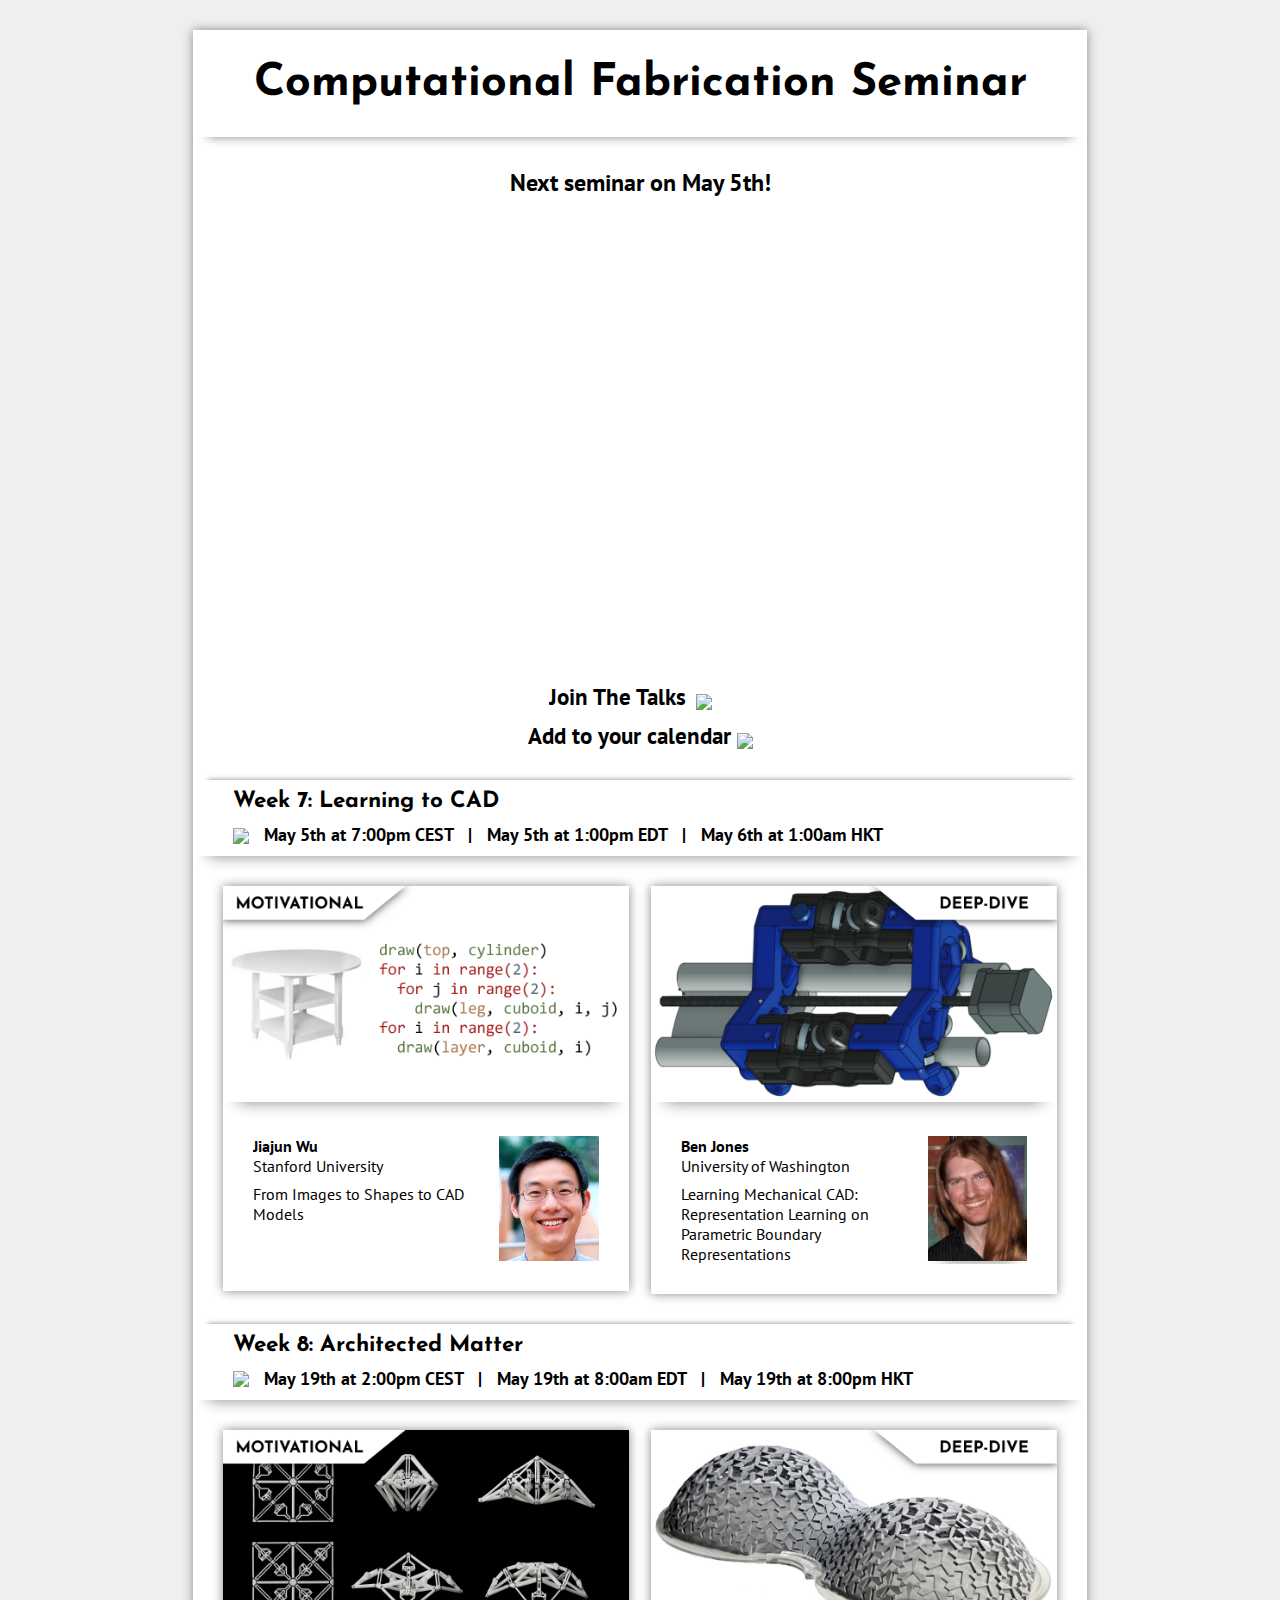
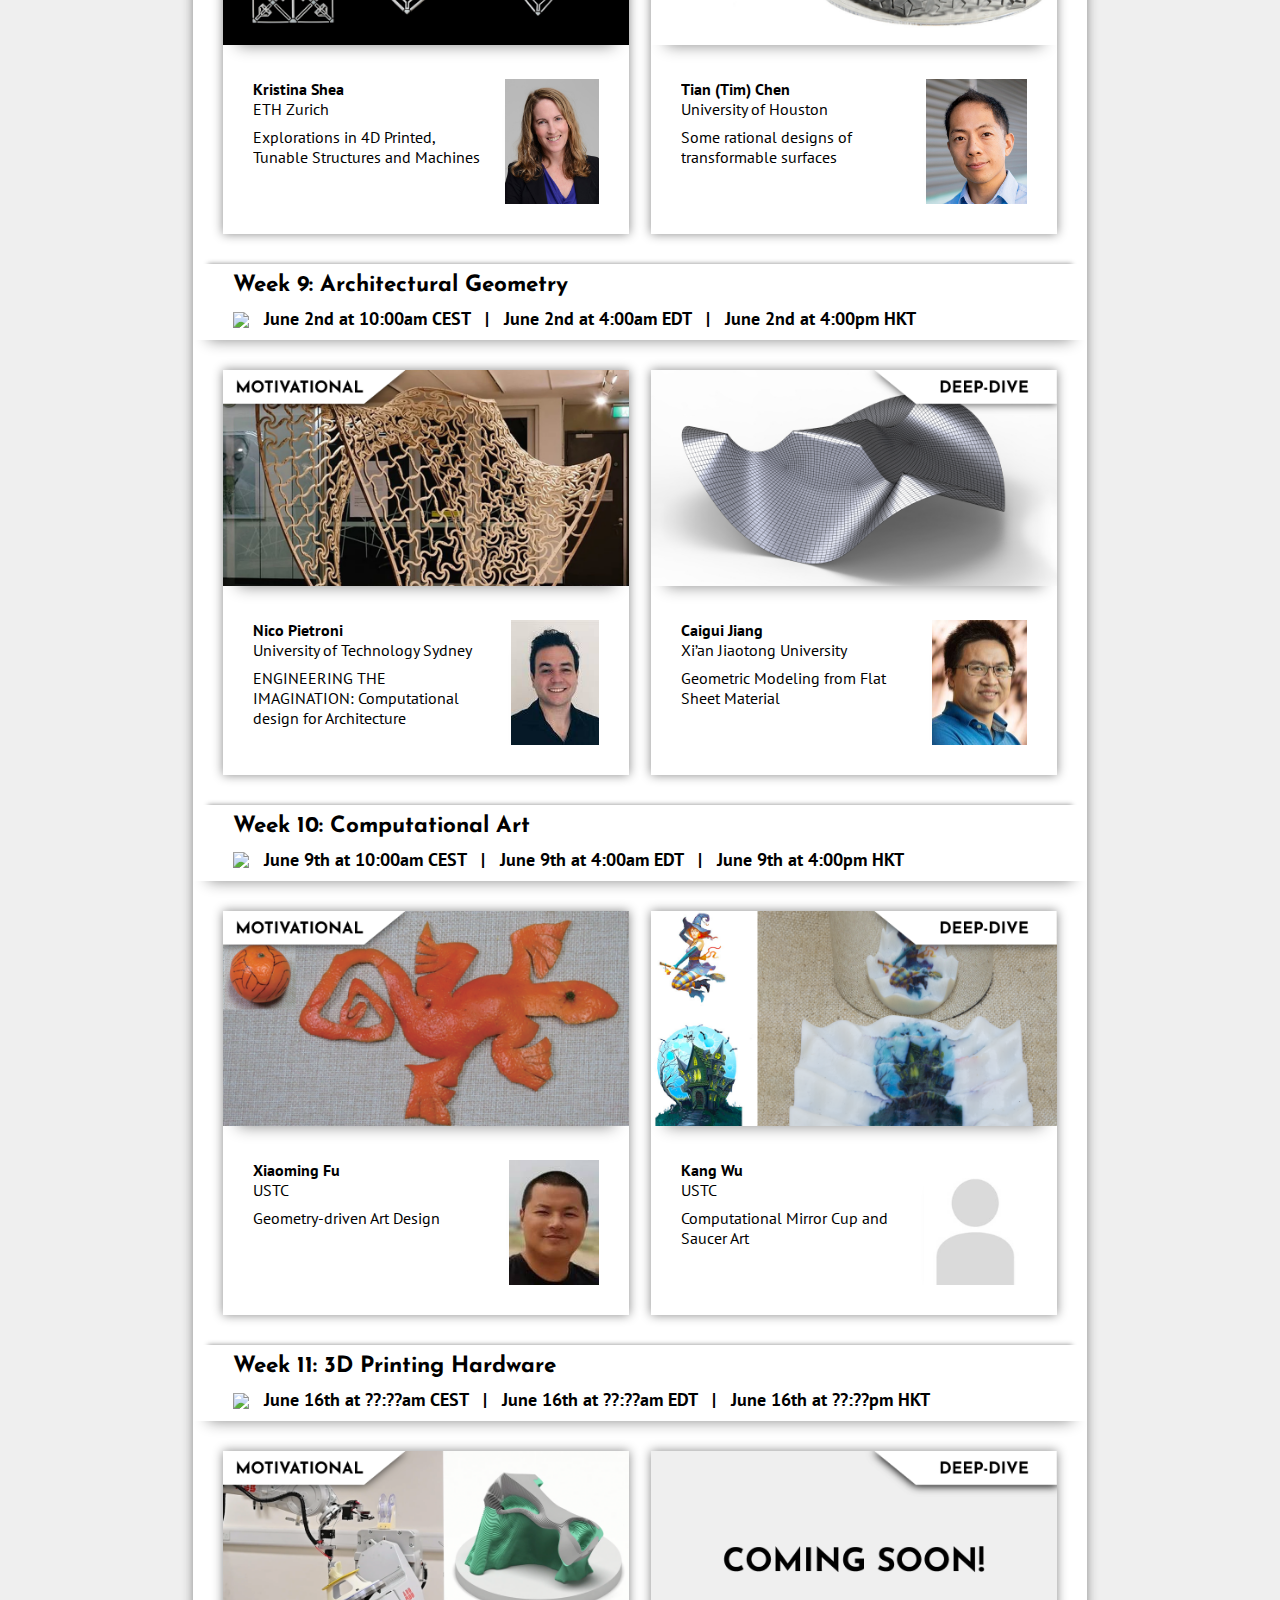
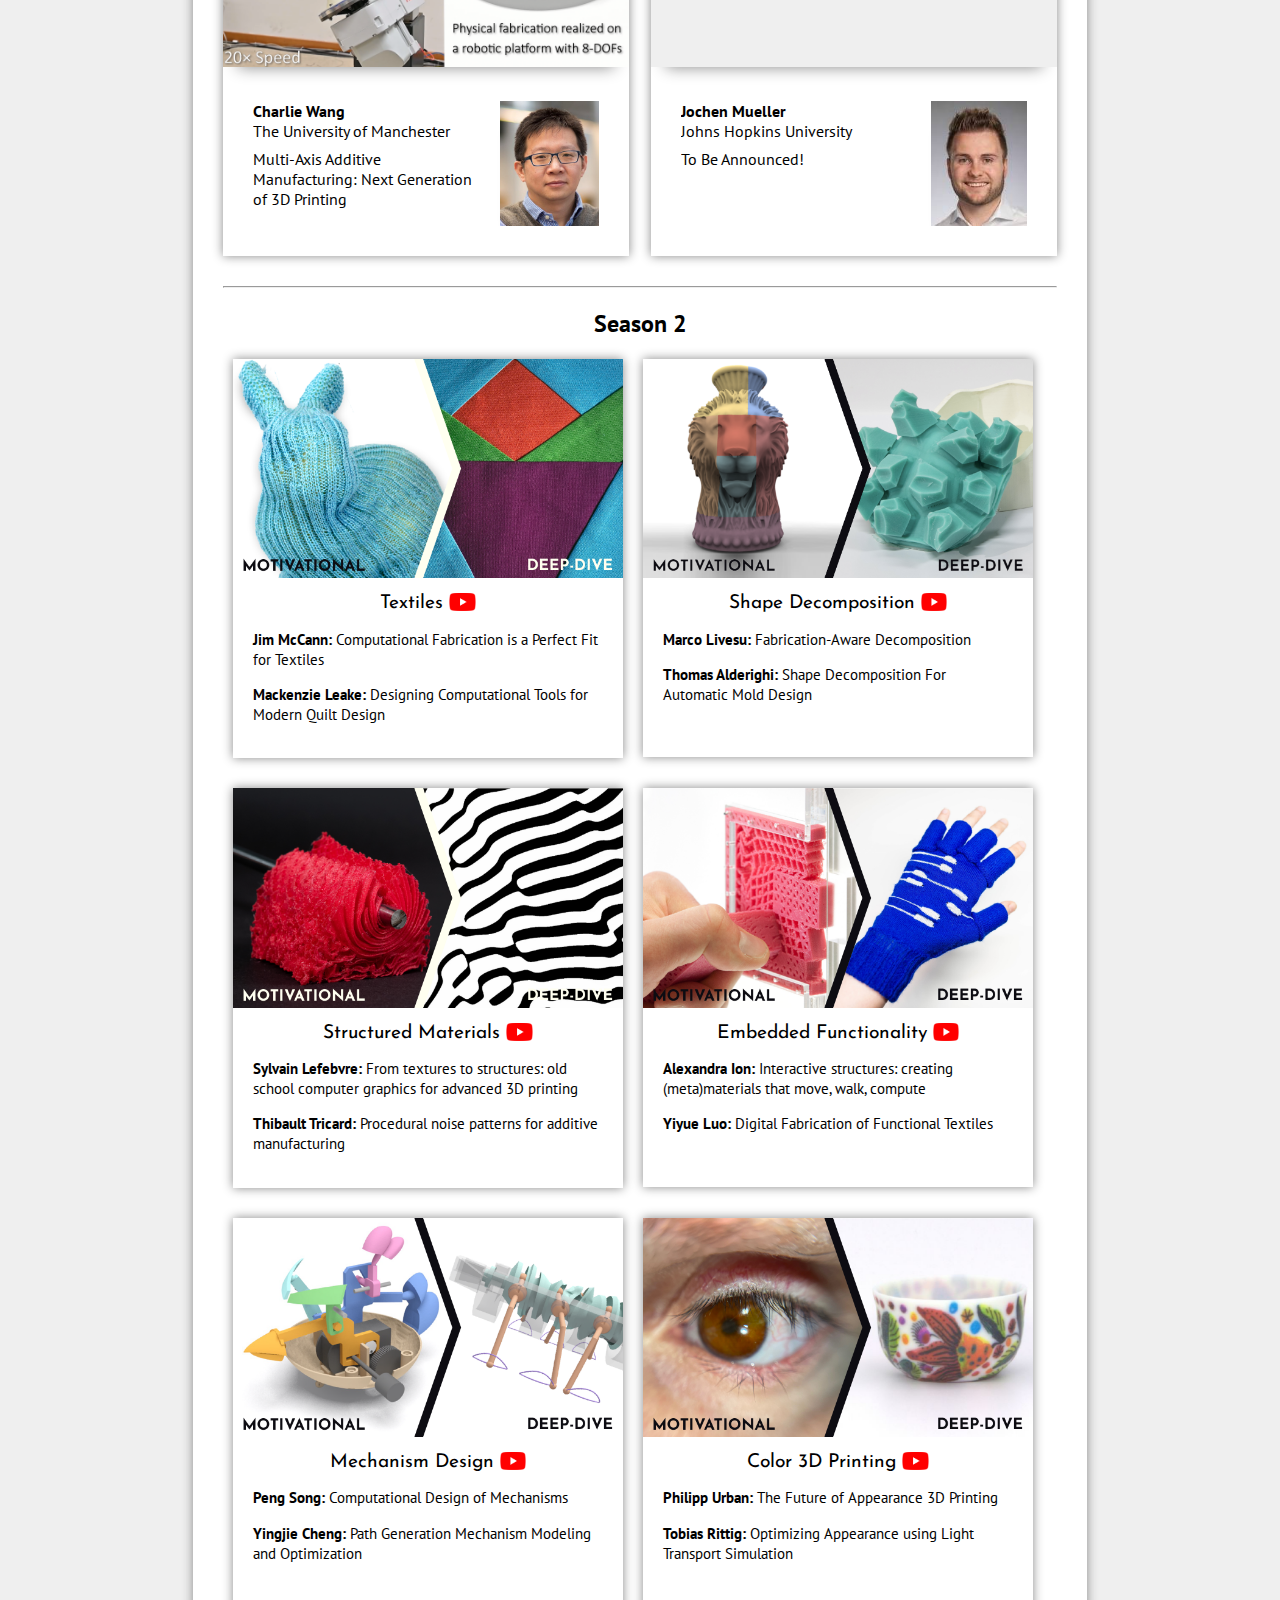
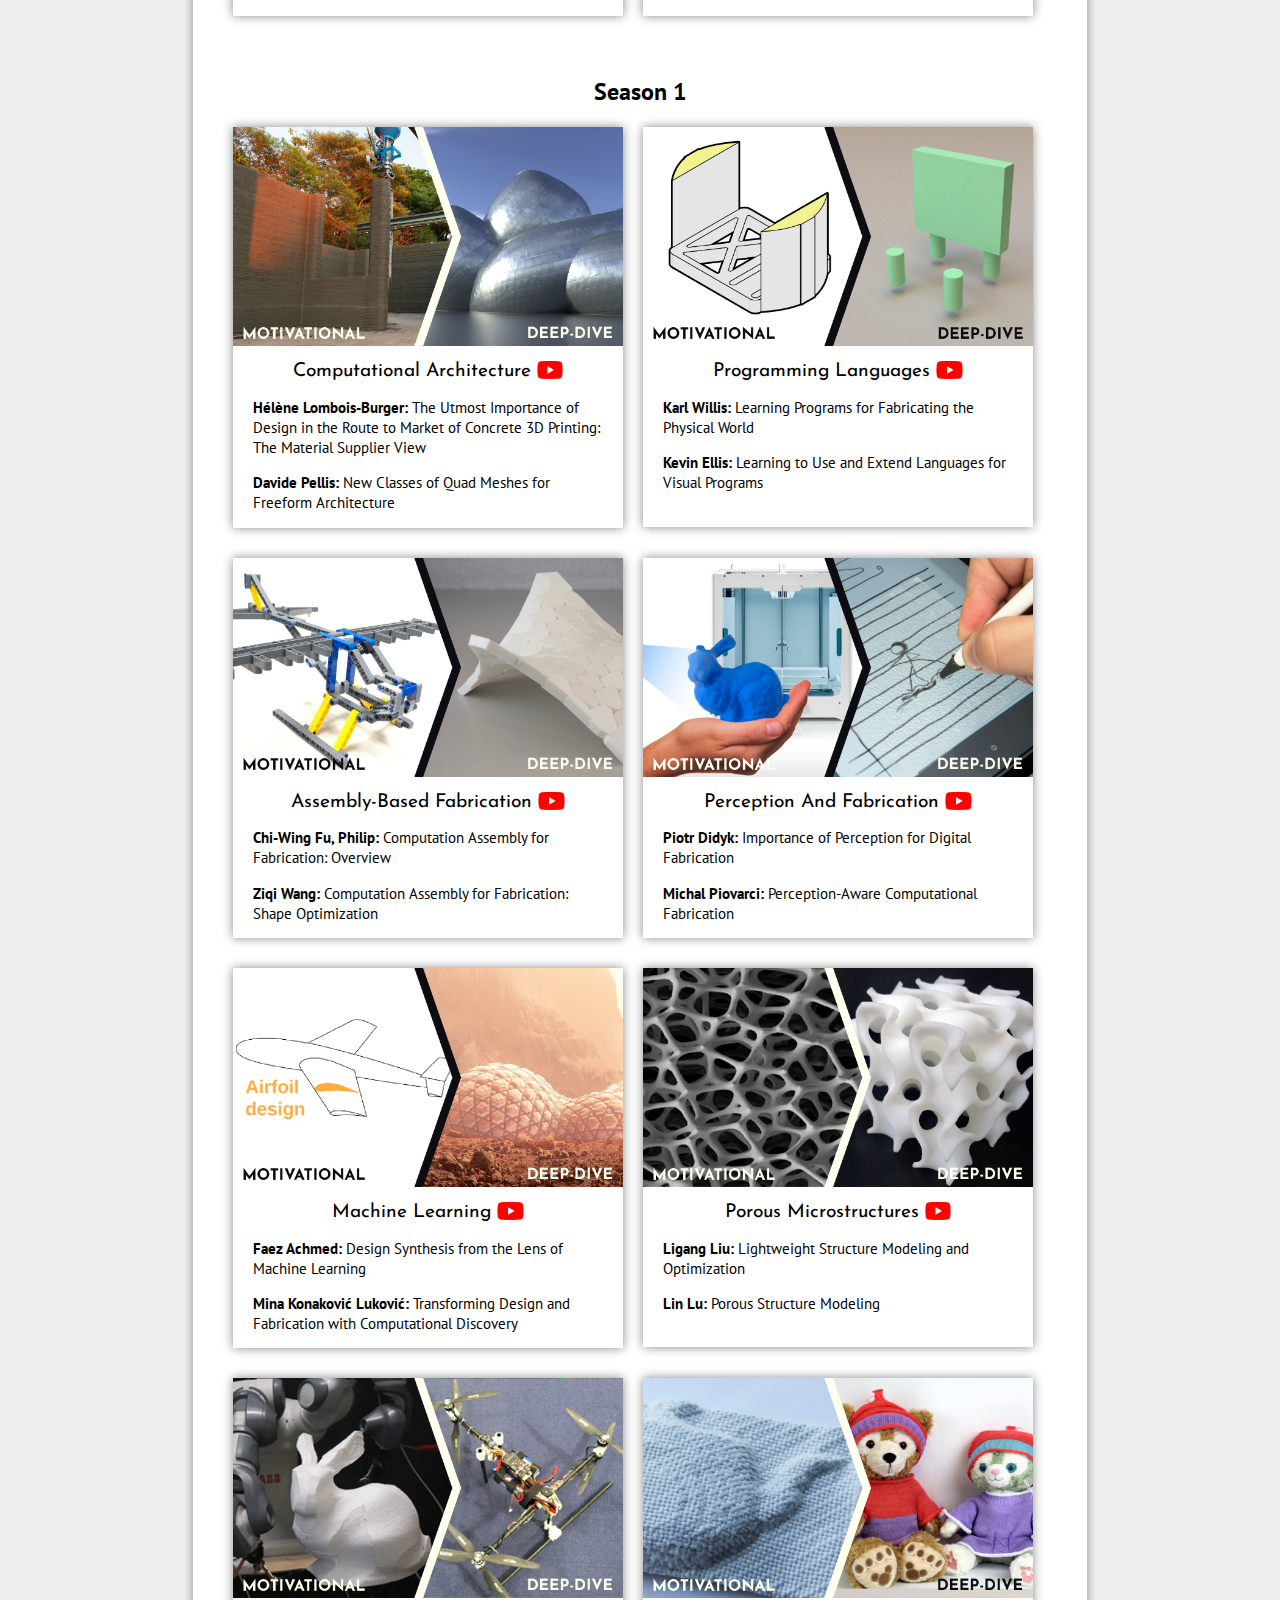
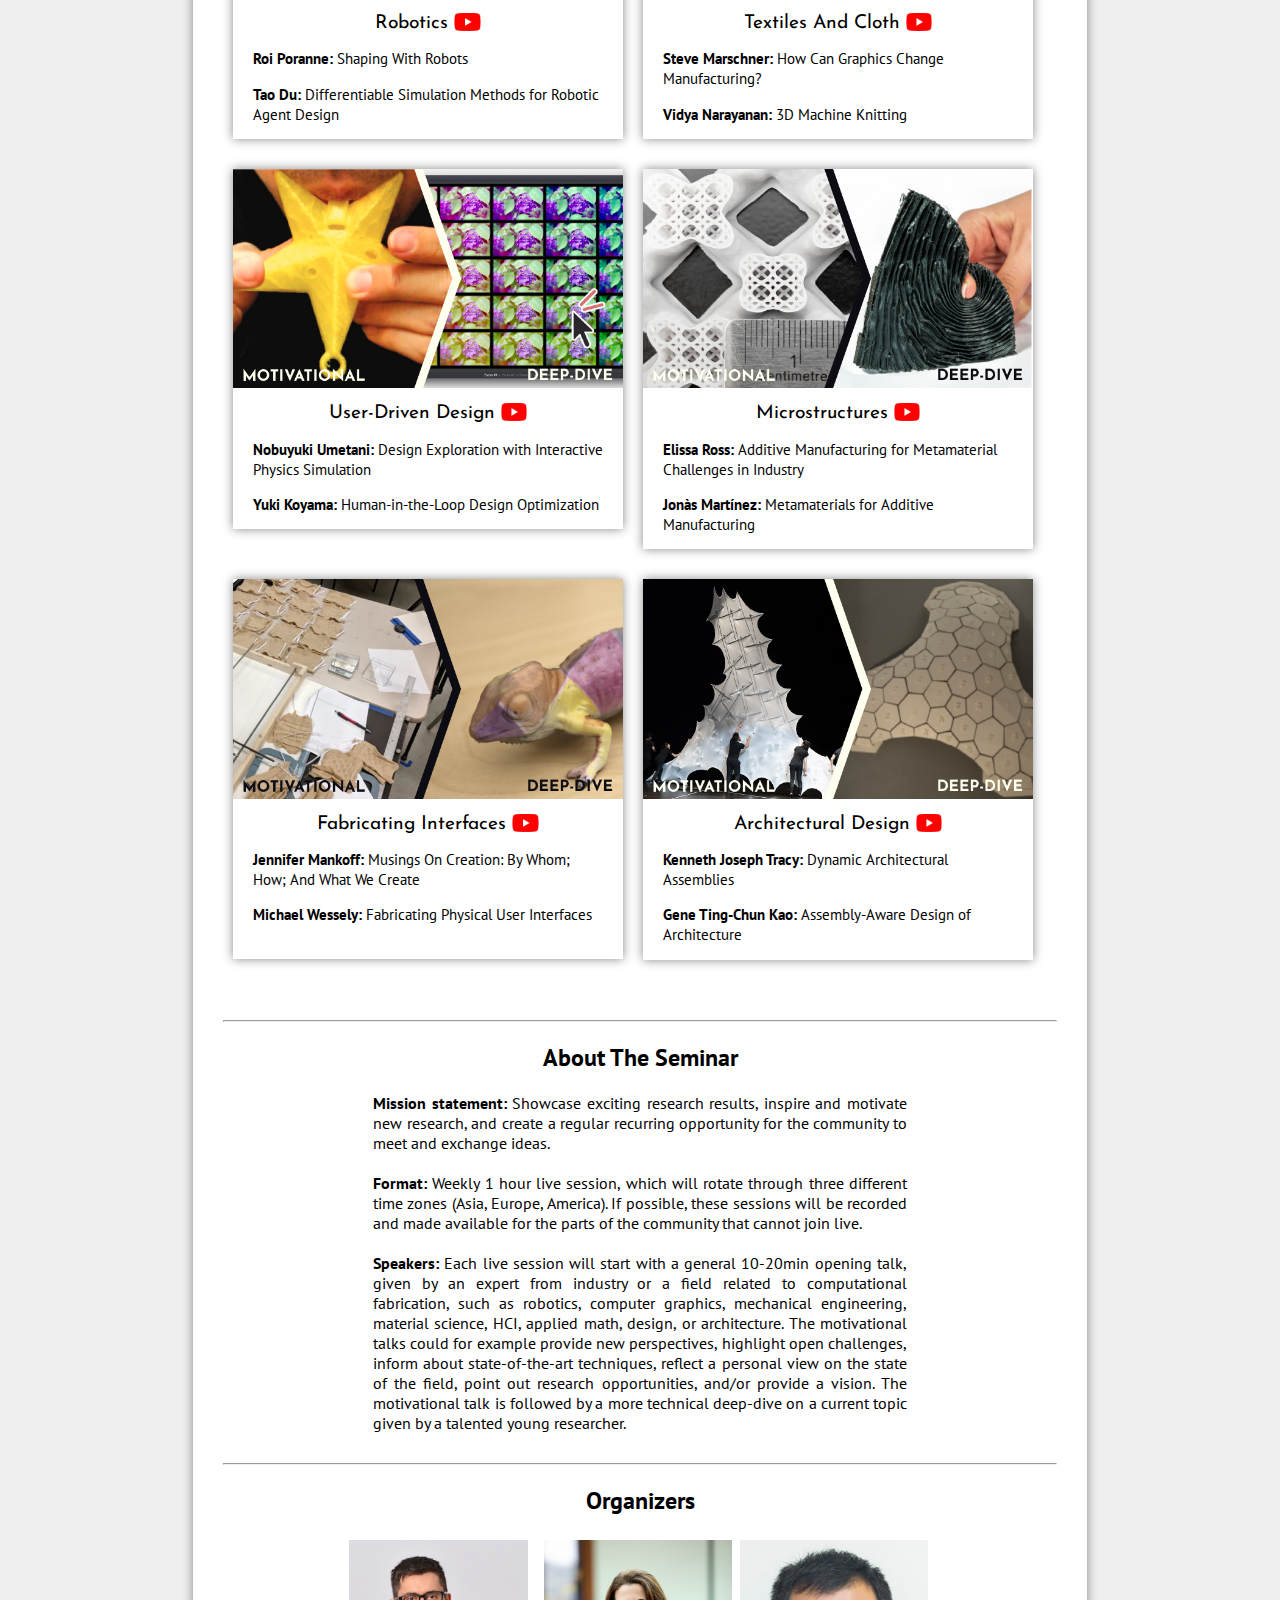
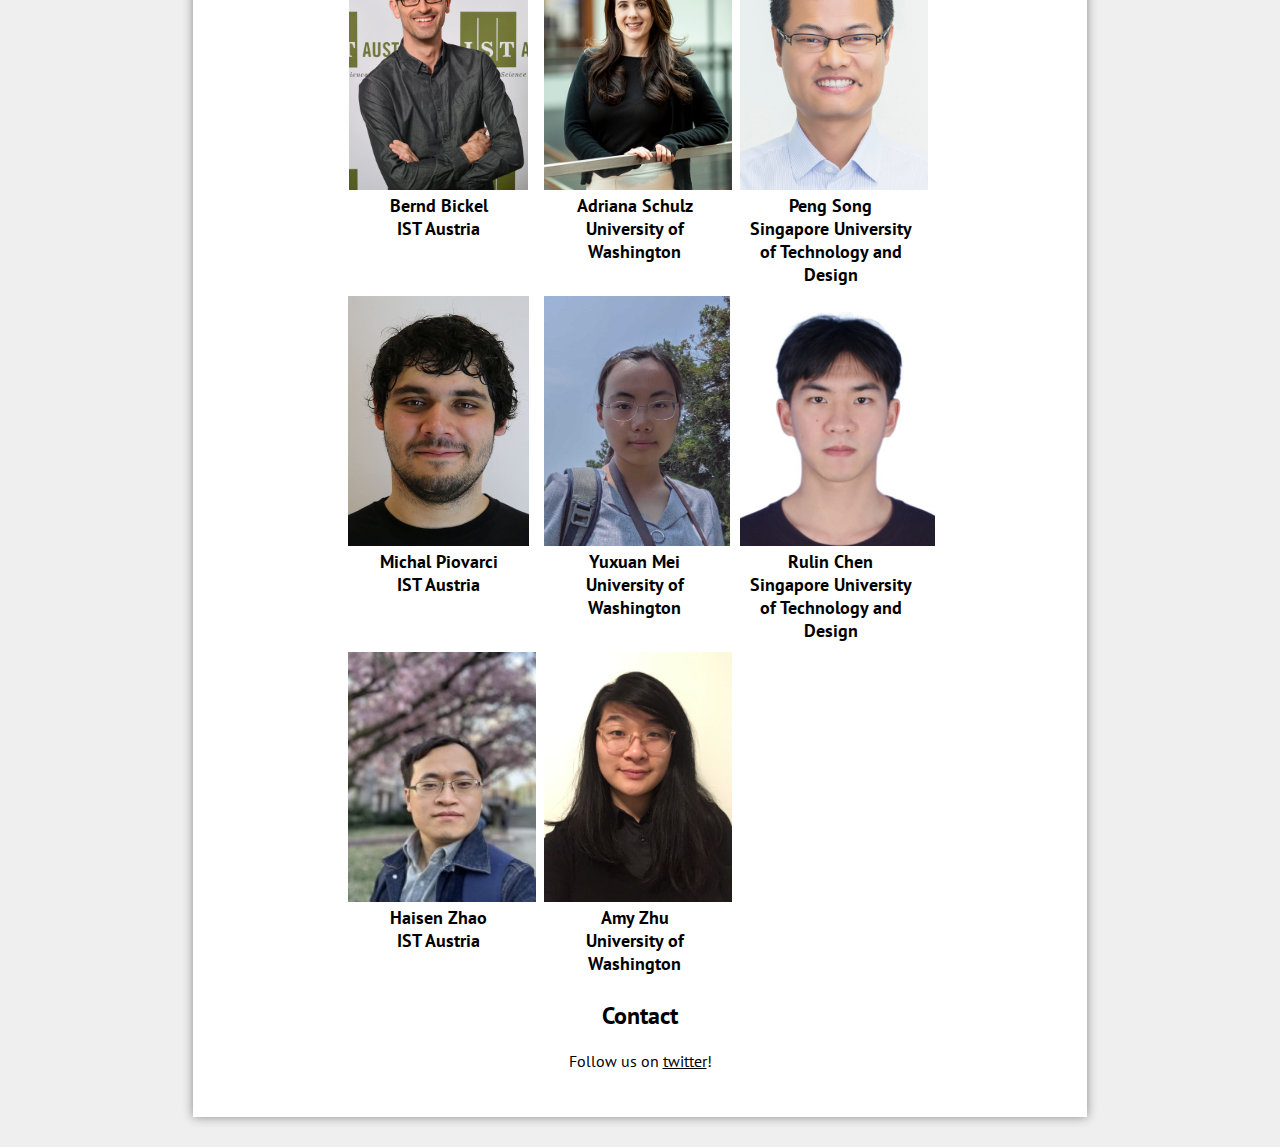
==== index.html @ fff7f36d "Update index.html" ====
<!DOCTYPE html>
<html prefix="og: https://ogp.me/ns#">
<head>
	<link rel="preconnect" href="https://fonts.googleapis.com">
	<link rel="preconnect" href="https://fonts.gstatic.com" crossorigin>
	<link href="https://fonts.googleapis.com/css2?family=Josefin+Sans:wght@700&display=swap" rel="stylesheet"> 
    <link rel="stylesheet" href="style.css">
    <link rel="icon" type="image/x-icon" href="images/favicon.ico">
    <title>CompFabSeminar</title>
    <meta property="og:title" content="Computational Fabrication Seminar" />
    <meta property="og:url" content="https://computational-fabrication.org/" />
    <meta property="og:image" content="https://computational-fabrication.org/images/og_image.PNG" />
</head>
<body>
    <script src="https://ajax.googleapis.com/ajax/libs/jquery/3.5.1/jquery.min.js"></script>
    <script src="scripts.js"></script>
<div class="content">
<div class="header">
  <h1>Computational Fabrication Seminar</h1>
</div>


<div class="latest">
<h2>Next seminar on May 5th!</h2>
<iframe width="800" height="450" src="https://www.youtube.com/embed/--cTeXvA-Qw" frameborder="0"></iframe>
		<div class="main_links">
		  <div>Join The Talks<a href="https://youtu.be/--cTeXvA-Qw"> <img class="zoom" style="max-height: 25px;" src="images/youtube.png" /></a></div>
		</div>
		<div class="main_links">
<div>Add to your calendar&nbsp;<a href="https://calendar.google.com/calendar/u/0/embed?mode=AGENDA&src=fabrication.seminar%40gmail.com"><img src="images/calendar.png" /></a></div>
		  
</div>
</div>

<div class="row">  





<!--Start of One Week Seminar-->
<div class="small_header">
  <div class="left">
    Week 7: Learning to CAD
  </div>
  <div class="right">
    <a href="https://calendar.google.com/calendar/u/0/embed?mode=AGENDA&src=fabrication.seminar%40gmail.com"><img src="images/calendar.png" /></a>&nbsp;&nbsp;
    May 5th at 7:00pm CEST &nbsp;&nbsp;|&nbsp;&nbsp; May 5th at 1:00pm EDT &nbsp;&nbsp;|&nbsp;&nbsp; May 6th at 1:00am HKT
  </div>
</div>
<div style="clear: both"></div>

<div class="talks">
  <div class="motivational">
      <a href="https://jiajunwu.com/"><img src="images/Jiajun_Wu_talk.png" /></a>
      <div class="info">
          <div>
            <a href="https://jiajunwu.com/"><div class="name">Jiajun Wu</div></a>
            <div class="affiliation">Stanford University</div>
            <div class="title">From Images to Shapes to CAD Models</div>
          </div>
          <a href="https://jiajunwu.com/"><img src="images/Jiajun_Wu.jpg" /></a>
      </div>
  </div>
  <div class="deepdive">
    <a href="https://homes.cs.washington.edu/~benjones//"><img src="images/ben_talk.png" /></a>
    <div class="info">
        <div>
            <a href="https://homes.cs.washington.edu/~benjones//"><div class="name">Ben Jones</div></a>
            <div class="affiliation">University of Washington</div>
            <div class="title">Learning Mechanical CAD: Representation Learning on Parametric Boundary Representations</div>
        </div>
        <a href="https://homes.cs.washington.edu/~benjones//"><img src="images/ben.jpg" /></a>
    </div>
  </div>
</div>
<div style="clear: both"></div> 
<!--End of One Week Seminar -->


<!--Start of One Week Seminar-->
<div class="small_header">
  <div class="left">
    Week 8: Architected Matter
  </div>
  <div class="right">
    <a href="https://calendar.google.com/calendar/u/0/embed?mode=AGENDA&src=fabrication.seminar%40gmail.com"><img src="images/calendar.png" /></a>&nbsp;&nbsp;
    May 19th at 2:00pm CEST &nbsp;&nbsp;|&nbsp;&nbsp; May 19th at 8:00am EDT &nbsp;&nbsp;|&nbsp;&nbsp; May 19th at 8:00pm HKT
  </div>
</div>
<div style="clear: both"></div>

<div class="talks">
  <div class="motivational">
      <a href="https://mavt.ethz.ch/people/person-detail.shea.html"><img src="images/kristina-talk.png" /></a>
      <div class="info">
          <div>
            <a href="https://mavt.ethz.ch/people/person-detail.shea.html"><div class="name">Kristina Shea</div></a>
            <div class="affiliation">ETH Zurich</div>
            <div class="title">Explorations in 4D Printed, Tunable Structures and Machines</div>
          </div>
          <a href="https://mavt.ethz.ch/people/person-detail.shea.html"><img src="images/Kristina.jpeg" /></a>
      </div>
  </div>
  <div class="deepdive">
    <a href="https://aim.me.uh.edu/"><img src="images/tian_talk.png" /></a>
    <div class="info">
        <div>
            <a href="https://aim.me.uh.edu/"><div class="name">Tian (Tim) Chen</div></a>
            <div class="affiliation">University of Houston</div>
            <div class="title">Some rational designs of transformable surfaces</div>
        </div>
        <a href="https://aim.me.uh.edu/"><img src="images/chen_tian.jpg" /></a>
    </div>
  </div>
</div>
<div style="clear: both"></div> 
<!--End of One Week Seminar -->




<!--Start of One Week Seminar-->
<div class="small_header">
  <div class="left">
    Week 9: Architectural Geometry
  </div>
  <div class="right">
    <a href="https://calendar.google.com/calendar/u/0/embed?mode=AGENDA&src=fabrication.seminar%40gmail.com"><img src="images/calendar.png" /></a>&nbsp;&nbsp;
    June 2nd at 10:00am CEST &nbsp;&nbsp;|&nbsp;&nbsp; June 2nd at 4:00am EDT &nbsp;&nbsp;|&nbsp;&nbsp; June 2nd at 4:00pm HKT
  </div>
</div>
<div style="clear: both"></div>

<div class="talks">
  <div class="motivational">
      <a href="https://www.nicopietroni.com/"><img src="images/nico-talk.png" /></a>
      <div class="info">
          <div>
            <a href="https://www.nicopietroni.com/"><div class="name">Nico Pietroni</div></a>
            <div class="affiliation">University of Technology Sydney</div>
            <div class="title">ENGINEERING THE IMAGINATION: Computational design for Architecture</div>
          </div>
          <a href="https://www.nicopietroni.com/"><img src="images/Nico.jpg" /></a>
      </div>
  </div>
  <div class="deepdive">
    <a href="https://caiguijiang.github.io/"><img src="images/caigui-talk.png" /></a>
    <div class="info">
        <div>
            <a href="https://caiguijiang.github.io/"><div class="name">Caigui Jiang</div></a>
            <div class="affiliation">Xi’an Jiaotong University</div>
            <div class="title">Geometric Modeling from Flat Sheet Material</div>
        </div>
        <a href="https://caiguijiang.github.io/"><img src="images/caigui.jpg" /></a>
    </div>
  </div>
</div>
<div style="clear: both"></div> 
<!--End of One Week Seminar -->





<!--Start of One Week Seminar-->
<div class="small_header">
  <div class="left">
    Week 10: Computational Art
  </div>
  <div class="right">
    <a href="https://calendar.google.com/calendar/u/0/embed?mode=AGENDA&src=fabrication.seminar%40gmail.com"><img src="images/calendar.png" /></a>&nbsp;&nbsp;
    June 9th at 10:00am CEST &nbsp;&nbsp;|&nbsp;&nbsp; June 9th at 4:00am EDT &nbsp;&nbsp;|&nbsp;&nbsp; June 9th at 4:00pm HKT
  </div>
</div>
<div style="clear: both"></div>

<div class="talks">
  <div class="motivational">
      <a href="http://staff.ustc.edu.cn/~fuxm/"><img src="images/xiaoming-talk.png" /></a>
      <div class="info">
          <div>
            <a href="http://staff.ustc.edu.cn/~fuxm/"><div class="name">Xiaoming Fu</div></a>
            <div class="affiliation">USTC</div>
            <div class="title">Geometry-driven Art Design</div>
          </div>
          <a href="http://staff.ustc.edu.cn/~fuxm/"><img src="images/xiaomingfu.jpg" /></a>
      </div>
  </div>
  <div class="deepdive">
    <a href=""><img src="images/kang_talk.png" /></a>
    <div class="info">
        <div>
            <a href=""><div class="name">Kang Wu</div></a>
            <div class="affiliation">USTC</div>
            <div class="title">Computational Mirror Cup and Saucer Art</div>
        </div>
        <a href=""><img src="images/default_profile.jpg" /></a>
    </div>
  </div>
</div>
<div style="clear: both"></div> 
<!--End of One Week Seminar -->



<!--Start of One Week Seminar-->
<div class="small_header">
  <div class="left">
    Week 11: 3D Printing Hardware
  </div>
  <div class="right">
    <a href="https://calendar.google.com/calendar/u/0/embed?mode=AGENDA&src=fabrication.seminar%40gmail.com"><img src="images/calendar.png" /></a>&nbsp;&nbsp;
    June 16th at ??:??am CEST &nbsp;&nbsp;|&nbsp;&nbsp; June 16th at ??:??am EDT &nbsp;&nbsp;|&nbsp;&nbsp; June 16th at ??:??pm HKT
  </div>
</div>
<div style="clear: both"></div>

<div class="talks">
  <div class="motivational">
      <a href="https://mewangcl.github.io/"><img src="images/charlie_talk.png" /></a>
      <div class="info">
          <div>
            <a href="https://mewangcl.github.io/"><div class="name">Charlie Wang</div></a>
            <div class="affiliation">The University of Manchester</div>
            <div class="title">Multi-Axis Additive Manufacturing: Next Generation of 3D Printing</div>
          </div>
          <a href="https://mewangcl.github.io/"><img src="images/Charlie.jpg" /></a>
      </div>
  </div>
  <div class="deepdive">
    <a href="https://engineering.jhu.edu/faculty/jochen-mueller/"><img src="images/deepdive.png" /></a>
    <div class="info">
        <div>
            <a href="https://engineering.jhu.edu/faculty/jochen-mueller/"><div class="name">Jochen Mueller</div></a>
            <div class="affiliation">Johns Hopkins University</div>
            <div class="title">To Be Announced!</div>
        </div>
        <a href="https://engineering.jhu.edu/faculty/jochen-mueller/"><img src="images/Jochen.jpg" /></a>
    </div>
  </div>
</div>
<div style="clear: both"></div> 
<!--End of One Week Seminar -->

<!-- <div class="footer"><h1>Past Talks</h1></div>-->



<div class="pasttalks">
  <hr/>
  <h2>Season 2</h2>
  
  <div class="talkim">
  <a href="https://youtu.be/EbSBgQR6tYo"><img src="images/split-textiles-01.png" /></a>
  <a href="https://youtu.be/EbSBgQR6tYo"><div>Textiles <img style="max-height: 18px;" src="images/youtube2.png" /></div></a>
  <p><b><a href="http://www.cs.cmu.edu/~jmccann/">Jim McCann</a>:</b> Computational Fabrication is a Perfect Fit for Textiles</p>
  <p><b><a href="http://web.stanford.edu/~mleake/">Mackenzie Leake</a>:</b> Designing Computational Tools for Modern Quilt Design</p>
  <br/>
  </div>

  <div class="talkim">
    <a href="https://youtu.be/rog3SfhjikM"><img src="images/split-decomposition.png" /></a>
    <a href="https://youtu.be/rog3SfhjikM"><div>Shape Decomposition <img style="max-height: 18px;" src="images/youtube2.png" /></div></a>
    <p><b><a href="http://pers.ge.imati.cnr.it/livesu/">Marco Livesu</a>:</b> Fabrication-Aware Decomposition   </p>
    <p><b><a href="http://vcg.isti.cnr.it/~alderighi/">Thomas Alderighi</a>:</b> Shape Decomposition For Automatic Mold Design</p>
    <br/>
    <br/>
    </div>

  <div style="clear: both"></div> 

  <div class="talkim">
    <a href="https://youtu.be/ozs7eQAXvC4"><img src="images/split-structmat-01.png" /></a>
    <a href="https://youtu.be/ozs7eQAXvC4"><div>Structured Materials <img style="max-height: 18px;" src="images/youtube2.png" /></div></a>
    <p><b><a href="https://www.antexel.com/sylefeb/research">Sylvain Lefebvre</a>:</b> From textures to structures: old school computer graphics for advanced 3D printing</p>
    <p><b><a href="http://thibaulttricard.fr/">Thibault Tricard</a>:</b> Procedural noise patterns for additive manufacturing</p>
    <br/>
  </div>

  
  <div class="talkim">
    <a href="https://youtu.be/11dyjDhTm9k"><img src="images/split-embedfunc-01.png" /></a>
    <a href="https://youtu.be/11dyjDhTm9k"><div>Embedded Functionality <img style="max-height: 18px;" src="images/youtube2.png" /></div></a>
    <p><b><a href="https://alexandraion.com/">Alexandra Ion</a>:</b> Interactive structures: creating (meta)materials that move, walk, compute</p>
    <p><b><a href="https://yyueluo.com/">Yiyue Luo</a>:</b> Digital Fabrication of Functional Textiles</p>
    <br/> <br/>
  </div>


  <div style="clear: both"></div> 
  
  <div class="talkim">
    <a href="https://youtu.be/zftNilqe_I4"><img src="images/split-mechdesign-01.png" /></a>
    <a href="https://youtu.be/zftNilqe_I4"><div>Mechanism Design <img style="max-height: 18px;" src="images/youtube2.png" /></div></a>
    <p><b><a href="https://songpenghit.github.io/">Peng Song</a>:</b> Computational Design of Mechanisms</p>
    <p><b><a href="https://sutd-cgl.github.io/people.html">Yingjie Cheng</a>:</b> Path Generation Mechanism Modeling and Optimization</p>
    <br/> <br/>
  </div>

  <div class="talkim">
    <a href="https://youtu.be/1X9aFbkICLA&t=2s"><img src="images/split-color-01.png" /></a>
    <a href="https://youtu.be/1X9aFbkICLA&t=2s"><div>Color 3D Printing <img style="max-height: 18px;" src="images/youtube2.png" /></div></a>
    <p><b><a href="https://www.igd.fraunhofer.de/en/institute/about-us/contact-persons/philipp-urban">Philipp Urban</a>:</b> The Future of Appearance 3D Printing</p>
    <p><b><a href="https://cgg.mff.cuni.cz/members/tobias/">Tobias Rittig</a>:</b> Optimizing Appearance using Light Transport Simulation</p>
    <br/> <br/>
  </div>


  <div style="clear: both"></div> 

    
</div>

<div class="pasttalks">
	  <h2>Season 1</h2>
	  
	  <div class="talkim">
	  <a href="https://youtu.be/yKF4HLBJTP8"><img src="images/split-architecture-01.png" /></a>
	  <a href="https://youtu.be/yKF4HLBJTP8"><div>Computational Architecture <img style="max-height: 18px;" src="images/youtube2.png" /></div></a>
	  <p><b>Hélène Lombois-Burger:</b> The Utmost Importance of Design in the Route to Market of Concrete 3D Printing: The Material Supplier View</p>
	  <p><b>Davide Pellis:</b> New Classes of Quad Meshes for Freeform Architecture</p>
	  </div>
	  
	  <div class="talkim">
	  <a href="https://youtu.be/Jwl9gNQWBm4"><img src="images/split-languages-01.png" /></a>
	  <a href="https://youtu.be/Jwl9gNQWBm4"><div>Programming Languages <img style="max-height: 18px;" src="images/youtube2.png" /></div></a>
	  <p><b>Karl Willis:</b> Learning Programs for Fabricating the Physical World</p>
	  <p><b>Kevin Ellis:</b> Learning to Use and Extend Languages for Visual Programs</p>
	  <br />
	  </div>
	  
<div style="clear: both"></div> 
	  
	  <div class="talkim">
	  <a href="https://youtu.be/cbLEFW8-_Vo"><img src="images/split-assemblybased-01.png" /></a>
	  <a href="https://youtu.be/cbLEFW8-_Vo"><div>Assembly-Based Fabrication <img style="max-height: 18px;" src="images/youtube2.png" /></div></a>
	  <p><b>Chi-Wing Fu, Philip:</b> Computation Assembly for Fabrication: Overview</p>
	  <p><b>Ziqi Wang:</b> Computation Assembly for Fabrication: Shape Optimization</p>
	  </div>
	  
	  <div class="talkim">
	  <a href="https://youtu.be/ijAlr-vzdD4"><img src="images/split-perception-01.png" /></a>
	  <a href="https://youtu.be/ijAlr-vzdD4"><div>Perception And Fabrication <img style="max-height: 18px;" src="images/youtube2.png" /></div></a>
	  <p><b>Piotr Didyk:</b> Importance of Perception for Digital Fabrication</p>
	  <p><b>Michal Piovarci:</b> Perception-Aware Computational Fabrication</p>
	  </div>
	  
<div style="clear: both"></div> 	  
	  
	  <div class="talkim">
	  <a href="https://youtu.be/chMPu5trz2c"><img src="images/split-ml-01.png" /></a>
	  <a href="https://youtu.be/chMPu5trz2c"><div>Machine Learning <img style="max-height: 18px;" src="images/youtube2.png" /></div></a>
	  <p><b>Faez Achmed:</b> Design Synthesis from the Lens of Machine Learning</p>
	  <p><b>Mina Konaković Luković:</b> Transforming Design and Fabrication with Computational Discovery</p>
	  </div>
	  
	  <div class="talkim">
	  <a href="https://youtu.be/mqVqkje14xc"><img src="images/split-porous-01.png" /></a>
	  <a href="https://youtu.be/mqVqkje14xc"><div>Porous Microstructures <img style="max-height: 18px;" src="images/youtube2.png" /></div></a>
	  <p><b>Ligang Liu:</b> Lightweight Structure Modeling and Optimization</p>
	  <p><b>Lin Lu:</b> Porous Structure Modeling</p>
	  <br />
	  </div>
	  
<div style="clear: both"></div> 
	  
	  <div class="talkim">
	  <a href="https://youtu.be/bk9UFcHuIf0"><img src="images/split-robotics-01.png" /></a>
	  <a href="https://youtu.be/bk9UFcHuIf0"><div>Robotics <img style="max-height: 18px;" src="images/youtube2.png" /></div></a>
	  <p><b>Roi Poranne:</b> Shaping With Robots</p>
	  <p><b>Tao Du:</b> Differentiable Simulation Methods for Robotic Agent Design</p>
	  </div>
	  
	  <div class="talkim">
	  <a href="https://youtu.be/f2aOCQMlOpM"><img src="images/split-textilecloth-01.png" /></a>
	  <a href="https://youtu.be/f2aOCQMlOpM"><div>Textiles And Cloth <img style="max-height: 18px;" src="images/youtube2.png" /></div></a>
	  <p><b>Steve Marschner:</b> How Can Graphics Change Manufacturing?</p>
	  <p><b>Vidya Narayanan:</b> 3D Machine Knitting</p>
	  </div>
	  
<div style="clear: both"></div> 
	  
	  <div class="talkim">
	  <a href="https://youtu.be/gCAjfITEcRs"><img src="images/split-userdriven-01.png" /></a>
	  <a href="https://youtu.be/gCAjfITEcRs"><div>User-Driven Design <img style="max-height: 18px;" src="images/youtube2.png" /></div></a>
	  <p><b>Nobuyuki Umetani:</b> Design Exploration with Interactive Physics Simulation</p>
	  <p><b>Yuki Koyama:</b> Human-in-the-Loop Design Optimization</p>
	  </div>
	  
	  <div class="talkim">
	  <a href="https://youtu.be/IEDQOJOii2I"><img src="images/split-microstructures-01.png" /></a>
	  <a href="https://youtu.be/IEDQOJOii2I"><div>Microstructures <img style="max-height: 18px;" src="images/youtube2.png" /></div></a>
	  <p><b>Elissa Ross:</b> Additive Manufacturing for Metamaterial Challenges in Industry</p>
	  <p><b>Jonàs Martínez:</b> Metamaterials for Additive Manufacturing</p>
	  </div>
	  
<div style="clear: both"></div> 
	  
	  <div class="talkim">
	  <a href="https://youtu.be/hFAGA6CsP-M"><img src="images/split-interfaces-01.png" /></a>
	  <a href="https://youtu.be/hFAGA6CsP-M"><div>Fabricating Interfaces <img style="max-height: 18px;" src="images/youtube2.png" /></div></a>
	  <p><b>Jennifer Mankoff:</b> Musings On Creation: By Whom; How; And What We Create</p>
	  <p><b>Michael Wessely:</b> Fabricating Physical User Interfaces</p>
	  <br />
	  </div>
	  
	  <div class="talkim">
	  <a href="https://youtu.be/JnDJkOqv0KA"><img src="images/split-archdesign-01.png" /></a>
	  <a href="https://youtu.be/JnDJkOqv0KA"><div>Architectural Design <img style="max-height: 18px;" src="images/youtube2.png" /></div></a>
	  <p><b>Kenneth Joseph Tracy:</b> Dynamic Architectural Assemblies</p>
	  <p><b>Gene Ting-Chun Kao:</b> Assembly-Aware Design of Architecture</p>
	  </div>
	  
	  
<div style="clear: both"></div> 

</div>

<div class="footer">
	  <hr />
	  <h2>About The Seminar</h2>
	<div class="about">
		<p>
		  <b>Mission statement:</b> Showcase exciting research results, inspire and motivate new research, and create a regular recurring opportunity for the community to meet and exchange ideas.
	<br />
	<br />
	<b>Format:</b> Weekly 1 hour live session, which will rotate through three different time zones (Asia, Europe, America). If possible, these sessions will be recorded and made available for the parts of the community that cannot join live. 
	<br />
	<br />
	<b>Speakers:</b> Each live session will start with a general 10-20min opening talk, given by an expert from industry or a field related to computational fabrication, such as robotics, computer graphics, mechanical engineering, material science, HCI, applied math, design, or architecture. The motivational talks could for example provide new perspectives, highlight open challenges, inform about state-of-the-art techniques, reflect a personal view on the state of the field, point out research opportunities, and/or provide a vision. The motivational talk is followed by a more technical deep-dive on a current topic given by a talented young researcher.
	<!--    </p>
		<div class="main_links">
		  <div>Add to your calendar&nbsp;<a href="https://calendar.google.com/calendar/u/0/embed?mode=AGENDA&src=fabrication.seminar%40gmail.com"><img src="images/calendar.png" /></a></div>
		  
		</div>
		<div class="main_links">
		  <div>Join The Talks<a href="https://www.youtube.com/watch?v=JnDJkOqv0KA"><img class="zoom" style="max-height: 25px;" src="images/youtube.png" /></a></div>
		</div>
	-->
	</div>
</div>

<!-- footer -->
<div class="footer">
  <hr />
  <h2>Organizers</h2>
  <div class="aligner">
    <div class="organizer">
      <a href="http://berndbickel.com/about-me"><img src="images/bernd.png" /></a>
      <div>Bernd Bickel</a></div>
      <div>IST Austria</div>
    </div>
    <div class="organizer">
      <a href="https://homes.cs.washington.edu/~adriana/"><img src="images/adriana.jpg" /></a>
      <div>Adriana Schulz</div>
      <div>University of Washington</div>
    </div>
    <div class="organizer">
      <a href="https://songpenghit.github.io/"><img src="images/peng.jpg" /></a>
      <div>Peng Song</div>
      <div>Singapore University of Technology and Design</div>
    </div>
    <div class="organizer">
      <a href="https://misop.github.io/"><img src="images/michal.jpg" /></a>
      <div>Michal Piovarci</div>
      <div>IST Austria</div>
    </div>
    <div class="organizer">
      <img src="images/yuxuan.jpg" />
      <div>Yuxuan Mei</div>
      <div>University of Washington</div>
    </div>
    <div class="organizer">
      <img src="images/rulin.jpg" />
      <div>Rulin Chen</div>
      <div>Singapore University of Technology and Design</div>
    </div>
    <div class="organizer">
      <a href="https://haisenzhao.github.io/"><img src="images/zhs.png" /></a>
      <div>Haisen Zhao</div>
      <div>IST Austria</div>
    </div>

    <div class="organizer">
      <a href="https://amy.zhucchini.ca/"><img src="images/amy.jpg" /></a>
      <div>Amy Zhu</div>
      <div>University of Washington</div>
    </div>
  </div>
  <div style="clear: both"></div>
  
  <h2>Contact</h2>
  <p>Follow us on <a href="https://twitter.com/compfabseminar">twitter</a>!</p>
  <!--<p>If you want to nominate a speaker or provide feedback please contact us at <a href="mailto:fabrication.seminar@gmail.com">fabrication.seminar@gmail.com</a>  </p>-->


</div>
<div style="clear: both"></div> 


</div>
</body>
</html>
---- style.css ----
@import url('https://fonts.googleapis.com/css2?family=PT+Sans:ital,wght@0,400;0,700;1,400;1,700&display=swap');

  body {
    /* background-image: url("images/ist.jpg"); */
    background-color: #efefef;
    background-repeat: no-repeat;
    background-attachment: fixed;
    background-position: top;
  }

  a {
    color:black;
  }
  
  a:visited {
    color:black;
  }

  a:hover {
    color:black;
    text-decoration: underline;
  }

  .content {
    font-family: 'PT Sans', sans-serif;
    background: white;
    max-width: 894px;
    min-width: 467px;
    margin: 30px auto;
    padding-bottom: 30px;
    box-shadow: 0px 0px 10px #888;
    overflow: auto;
  }
  
  /* Header/Blog Title */
  .header {
	font-family: 'Josefin Sans', sans-serif;
    margin-top: 0px;
    padding: 1px;
    text-align: center;
    background: white;
    box-shadow: 0px 15px 10px -15px #888;
  }
  
  .div .h2 {
	  font-family: 'Josefin Sans', sans-serif;
  }
  
  .header h1 {
    font-size: 45px;
  }
  
  .about {
      font-weight: normal;
      text-align: justify;
      margin: 0px auto;
      max-width: 534px;
  }

  .about div {
    font-weight: bold;
    text-align: center;
    display: flex;
    justify-content: center;
    align-items: center;
    font-size: 22.5px;
    padding-top: 5px;
    overflow: auto;
  }

  .about div div {
      font-weight: bold;
      text-align: center;
      display: flex;
      justify-content: center;
      align-items: center;
      font-size: 22.5px;
      padding-top: 5px;
      overflow: auto;
  }

  .main_links {
    margin: 0 auto;
  }

  .about div a img {
    max-height: 30px;
    margin-bottom: -5px;
  }

  .zoom {
    padding: 0 20px 0px 10px;
  }

  .discord {
    padding: 0 0px 0px 10px;
  }

  .darrow {
    font-weight: bold;
    font-size: 12px;
    color: black;
  }

  .small_header {
    padding: 10px 40px 10px 40px;
    font-weight: bold;
    overflow: auto;
    box-shadow: 0px 15px 15px -15px #888, 0px -15px 5px -15px #888;
    margin-top: 30px;
    clear: both;
  }

  .left {
      /* width: 60%; */
      /* float: left; */
      font-size: 22.5px;
	  font-family: 'Josefin Sans', sans-serif;
  }

  .right {
    font-size: 18px;
    margin-top: 10px;
    font-weight: bold;
    /* text-align: right; */
    display: flex;
    /* justify-content: right; */
    /* justify-content: center; */
    align-items: center;
    /* width: 40%; */
    /* float: right; */
  }

  .t_US {
    display: none;
  }

  .t_A {
    display: none;
  }

  .selector {
    margin: 0 1ex 0 1ex;
  }

  .right a {
    margin-bottom: -5px;
  }

  .right a img {
      max-height: 22.5px;
      /* padding-left: 10px; */
  }
  
  /* Create two unequal columns that floats next to each other */
  /* Left column */
  .leftcolumn {   
    float: left;
    width: 406px;
  }
  
  /* Right column */
  .rightcolumn {
    float: left;
    width: 406px;
    background-color: #f1f1f1;
    padding-left: 20px;
  }
  
  /* Fake image */
  .fakeimg {
    background-color: #aaa;
    width: 100%;
    padding: 20px;
  }
  
  /* Add a card effect for articles */
  .card {
    background-color: white;
    padding: 20px;
    margin-top: 20px;
  }
  
  /* Clear floats after the columns */
  .row:after {
    content: "";
    display: table;
    clear: both;
  }

  .talks {
      padding: 30px 30px 0px 30px;
  }

  .motivational {
      width: 406px;
      float: left;
      box-shadow: 0px 0px 10px #888;
  }

  .motivational img {
    max-width: 406px;
    box-shadow: 0px 15px 15px -15px #888;
  }

  .deepdive {
    width: 406px;
    float: right;
    box-shadow: 0px 0px 10px #888;
  }

  .deepdive img {
    max-width: 406px;
    box-shadow: 0px 15px 15px -15px #888;
  }

  .info {
      margin: 30px;
      overflow: auto;
  }

  .info div {
      float: left;
      width: 227.7px;
  }

  .info img {
      max-height: 125.1px;
      float:right;
  }

  .name {
      font-weight: bold;
      font-size: 16px;
  }

  .affiliation {
    font-size: 16px;
    margin-bottom: 1ex;
  }

  .title {
      font-size: 16px;
  }

  .abstract {
    font-size: 18px;
    color: #0a66be;
  }

  .abstract:hover {
    text-decoration: underline;
    cursor: pointer;
  }

  .hidden {
      display: none;
      text-align: justify;
      margin-top: 10px;
  }

    .motivation1
    {
      position: relative;
      top: 0;
      left: 0;
    }
    .motivation2
    {
      position: absolute;
      top: 0px;
      left: 0px;
    }
	
	/* Lates */
	
  .latest {
    margin: 30px 30px 0 30px;
    text-align: center;
  }

  .latest div {
    font-weight: bold;
    text-align: center;
    display: flex;
    justify-content: center;
    align-items: center;
    font-size: 22.5px;
    padding-top: 5px;
    overflow: auto;
  }

  .latest div div {
      font-weight: bold;
      text-align: center;
      display: flex;
      justify-content: center;
      align-items: center;
      font-size: 22.5px;
      padding-top: 5px;
      overflow: auto;
  }

  .latest div a img {
    max-height: 30px;
    margin-bottom: -5px;
  }

  /* Past Talks */
  
  .pasttalks {
    margin: 30px 30px 0 30px;
    text-align: center;
  }
  
 
  .talkim {
	  float:left;
	  margin: 0 10px;	 
	  font-family: 'Josefin Sans', sans-serif;
	  font-size: 120%;
	  margin-bottom: 30px;
	  max-width: 390px;
      box-shadow: 0px 0px 10px #888;
  }
  
  .talkim p {
    font-family: 'PT Sans', sans-serif;
	  font-size: 80%;
	  padding: 0 20px;	  
	  text-align: left;
	  max-width: 390px;
  }
  
  .pasttalks div a {
	  text-decoration: none;
  }
  
  .pasttalks div a img { 
	  max-width: 390px;
	  margin-bottom: 10px;
  }
  
  .pasttalks div a div img {
	  margin-bottom: -3px;
  }
  
  /* Footer */
  .footer {
    margin: 30px 30px 0 30px;
    text-align: center;
  }

  .aligner {
    margin-left: 110px;
  }

  .organizer {
    width: 25%;
    /*max-width: 200px;*/
    float: left;
    margin-left: 15px;
    margin-top: 5px;
    margin-bottom: 5px;
  }

  .organizer img {
    max-height: 250px;
  }

  .organizer div {
    font-size: 18px;
    font-weight: bold;
  }


  /* Style the tab */
.tab {
  overflow: hidden;
  display: flex;
  justify-content: center;
  align-items: center;
  border: 2px solid rgb(255, 255, 255);
  background-color: #f5f5f5;
}


/* Style the buttons inside the tab */
.tab button {
  background-color: inherit;
  float: left;
  border: none;
  outline: none;
  cursor: pointer;
  padding: 14px 16px;
  transition: 0.3s;
  font-family: 'PT Sans', sans-serif;
  font-size: 17px;
  font-weight: bold;
}

/* Change background color of buttons on hover */
.tab button:hover {
  background-color: #f5f5f5;
  text-decoration:underline;
}

/* Create an active/current tablink class */
.tab button.active {
  background-color: rgb(224, 222, 222);
}

/* Style the tab content */
.tabcontent {
  display: none;
  padding: 0px 0px;
  border: 0px solid rgb(255, 255, 255);
  border-top: none;
}
  
  /* Responsive layout - when the screen is less than 800px wide, make the two columns stack on top of each other instead of next to each other */
  @media screen and (max-width: 910px) {
    .motivational {
      margin: 0 auto;
      padding-bottom: 1px;
      float: none;
    }
    .deepdive {
      margin: 0 auto;
      margin-top: 30px;
      padding-bottom: 1px;
      float: none;
    }
  }
  
  @media screen and (max-width: 600px) {
    .left {		
      width: 100%;
      float: none;
      display: block;
      text-align: left;
      justify-content: left;
      margin-top: 5px;
    }
    .right {
      width: 100%;
      float: none;
      display: block;
      text-align: left;
      margin-top: 10px;
    }
    .right img {
      margin-bottom: -5px;
    }
  }

  @media screen and (max-width: 570px) {
    .about div {
      font-weight: bold;
      text-align: center;
      display: block;
      justify-content: center;
      align-items: center;
      font-size: 22.5px;
      padding-top: 5px;
      overflow: auto;
    }

    .shifter {
      margin-top: 10px;
    }
  }
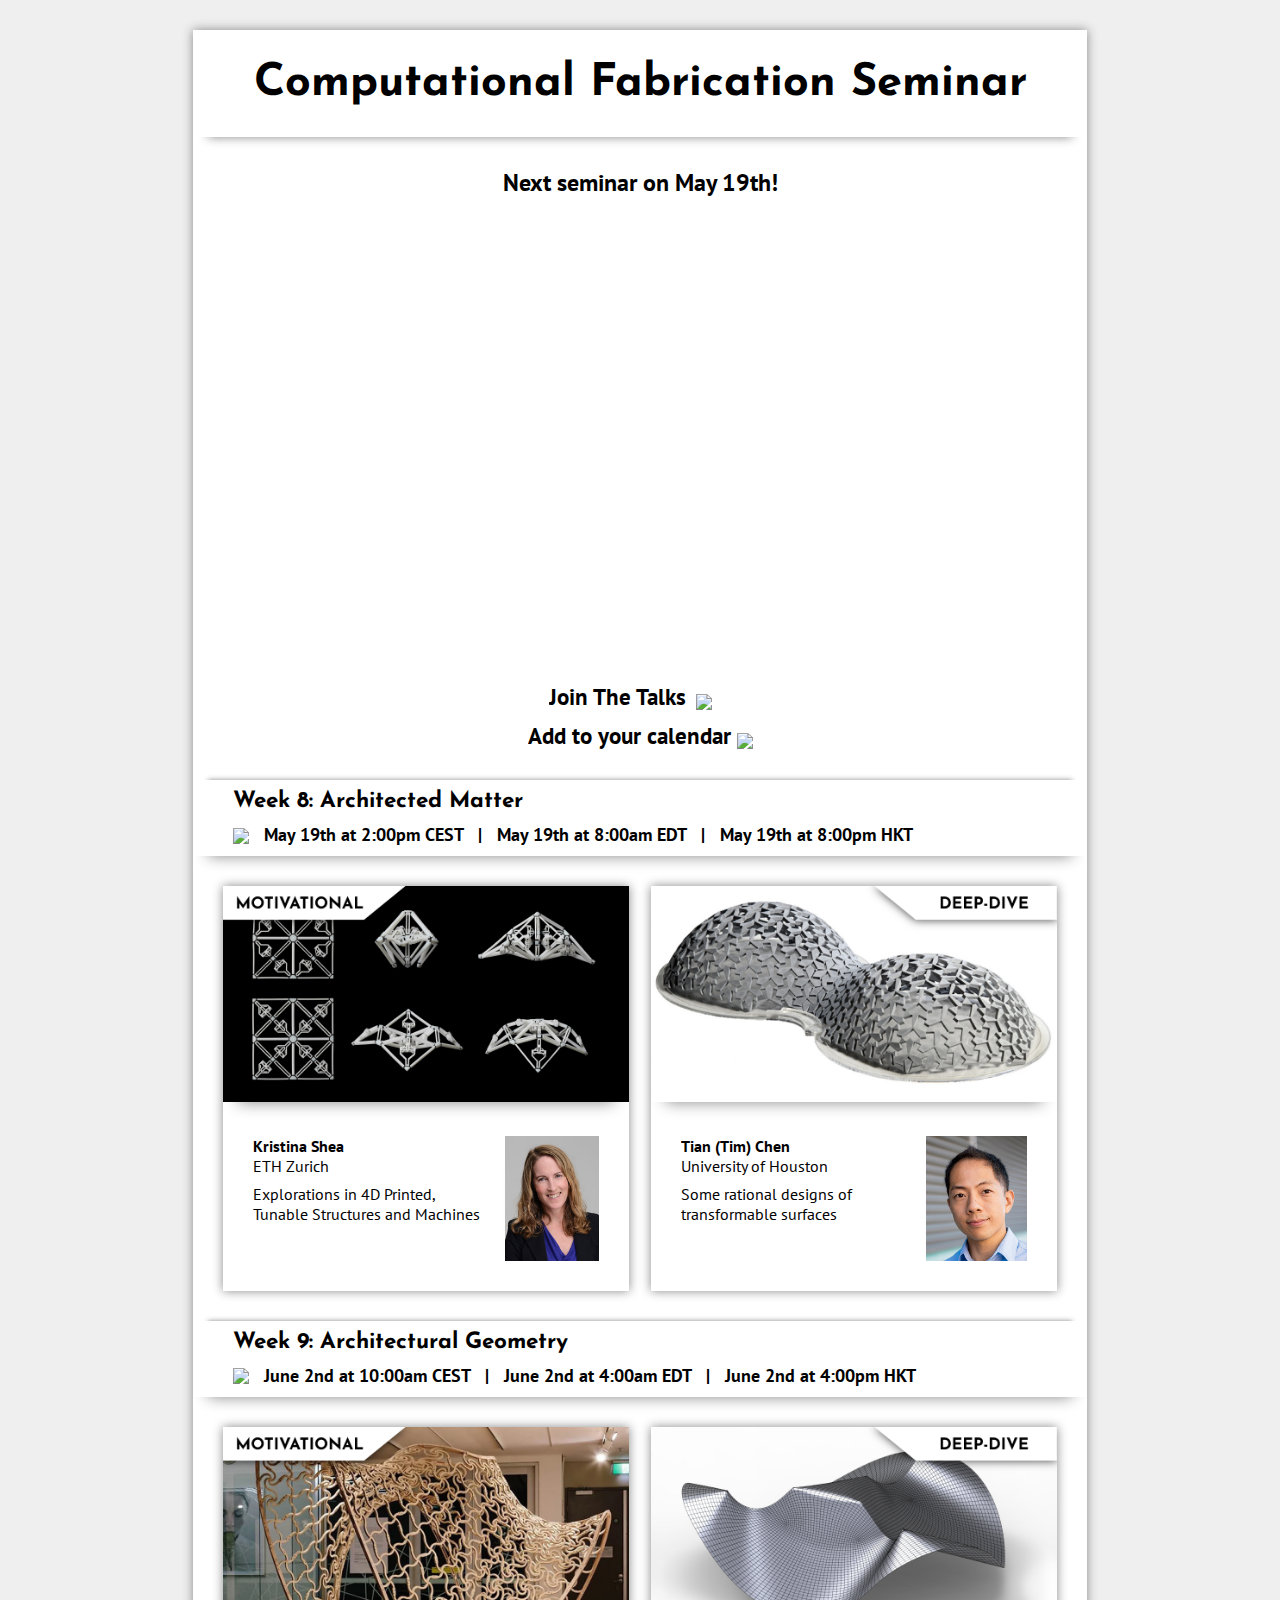
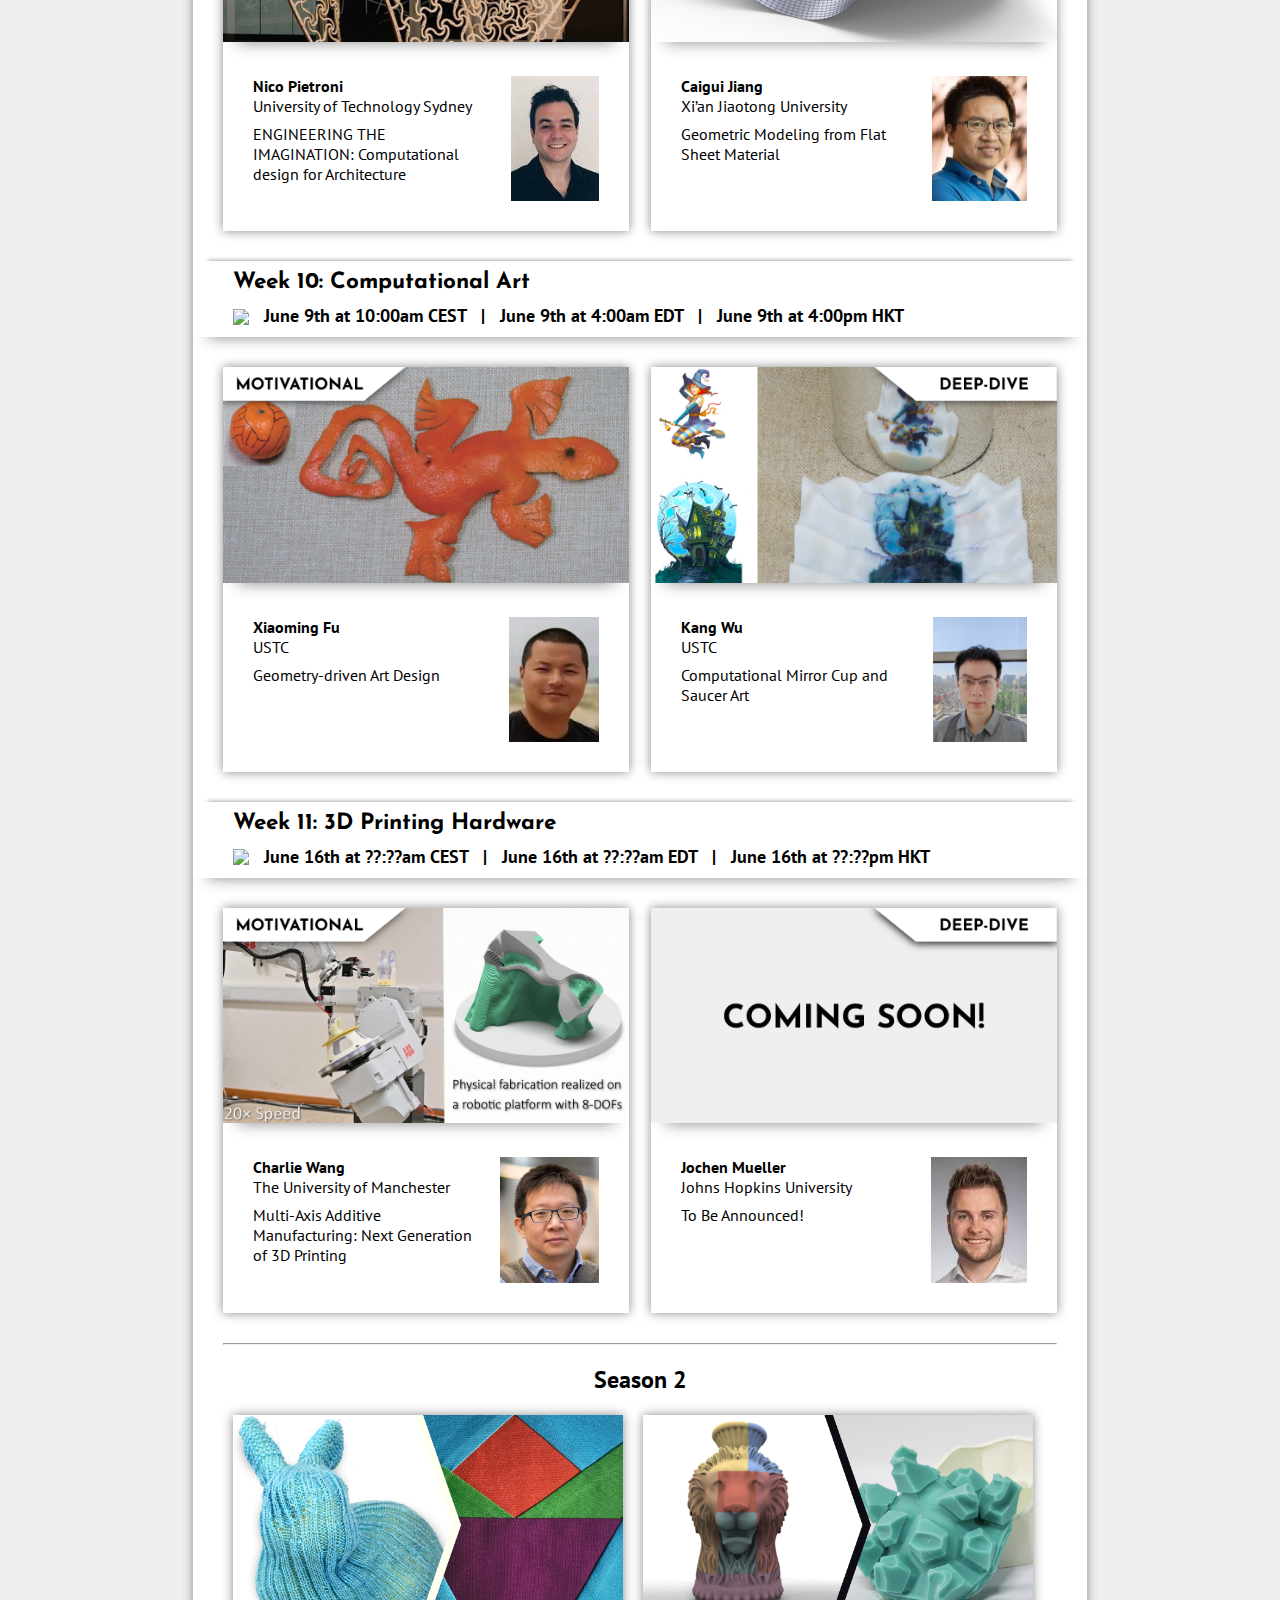
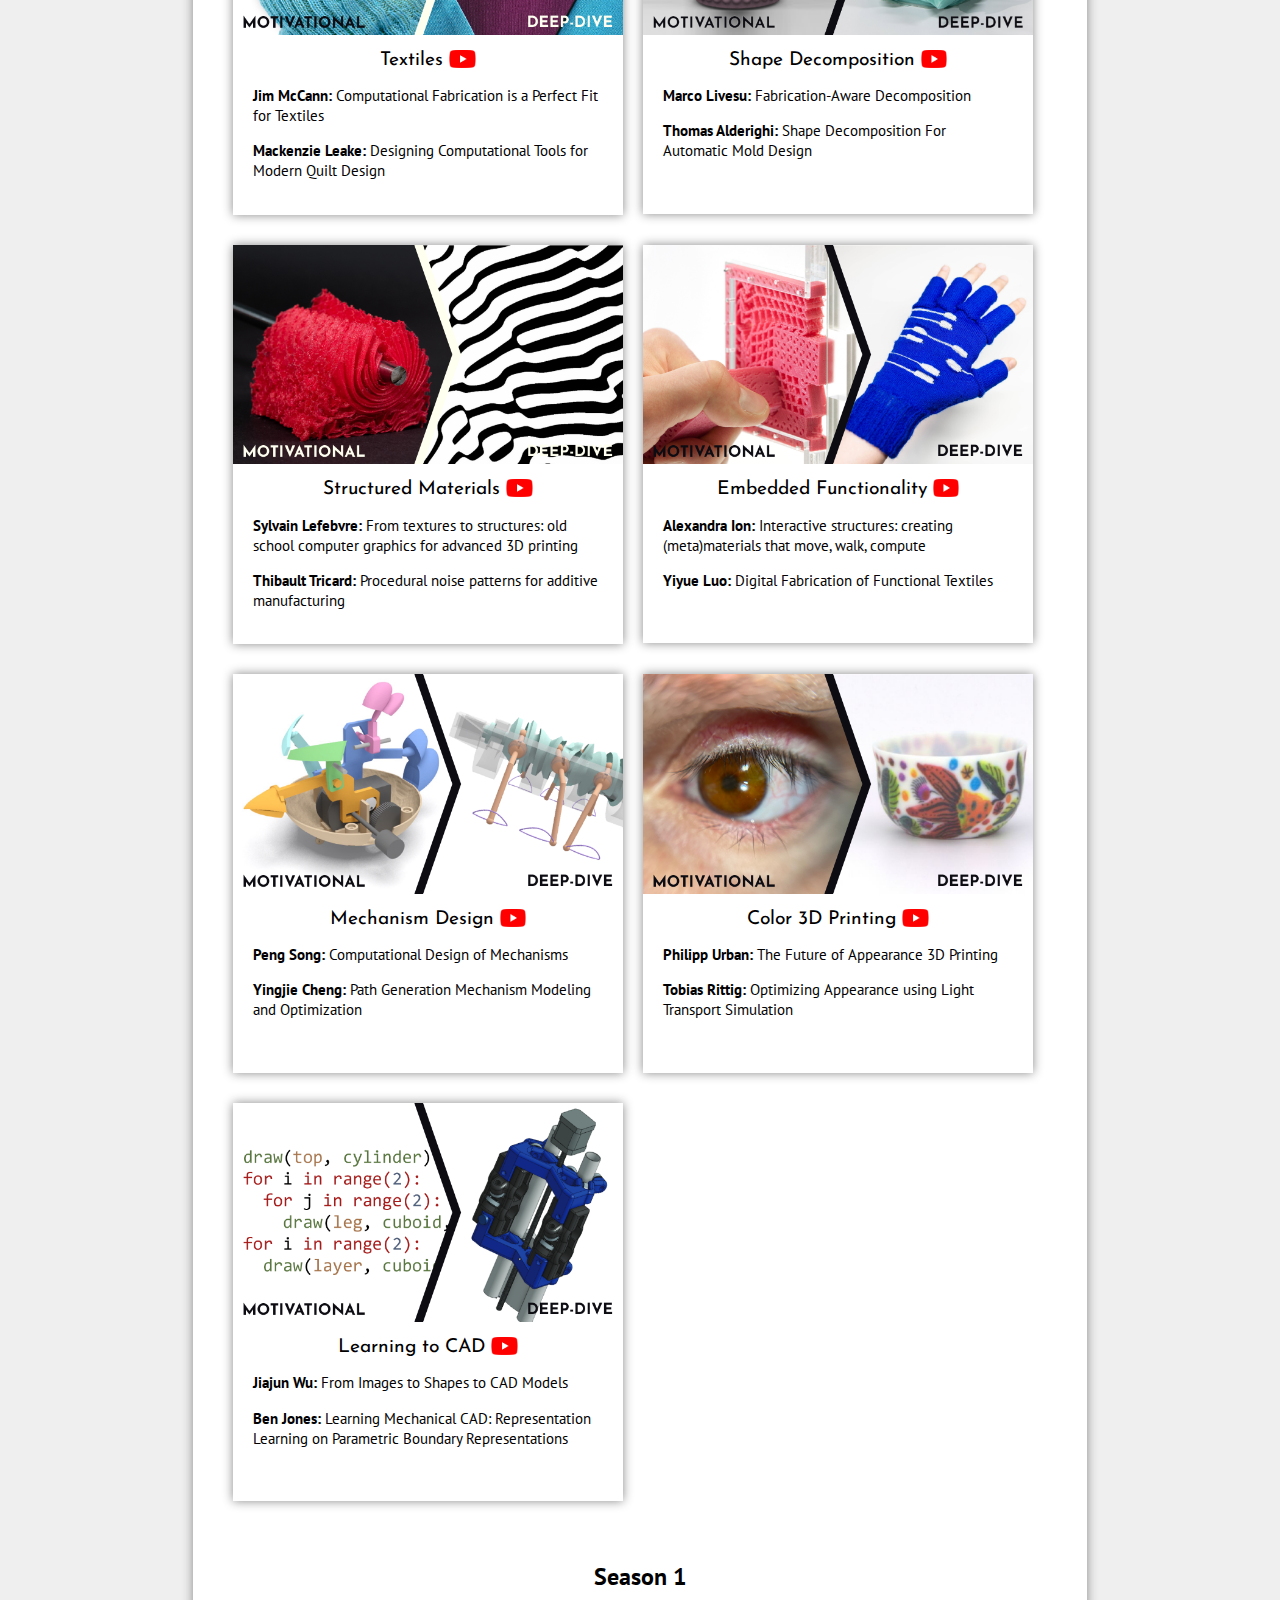
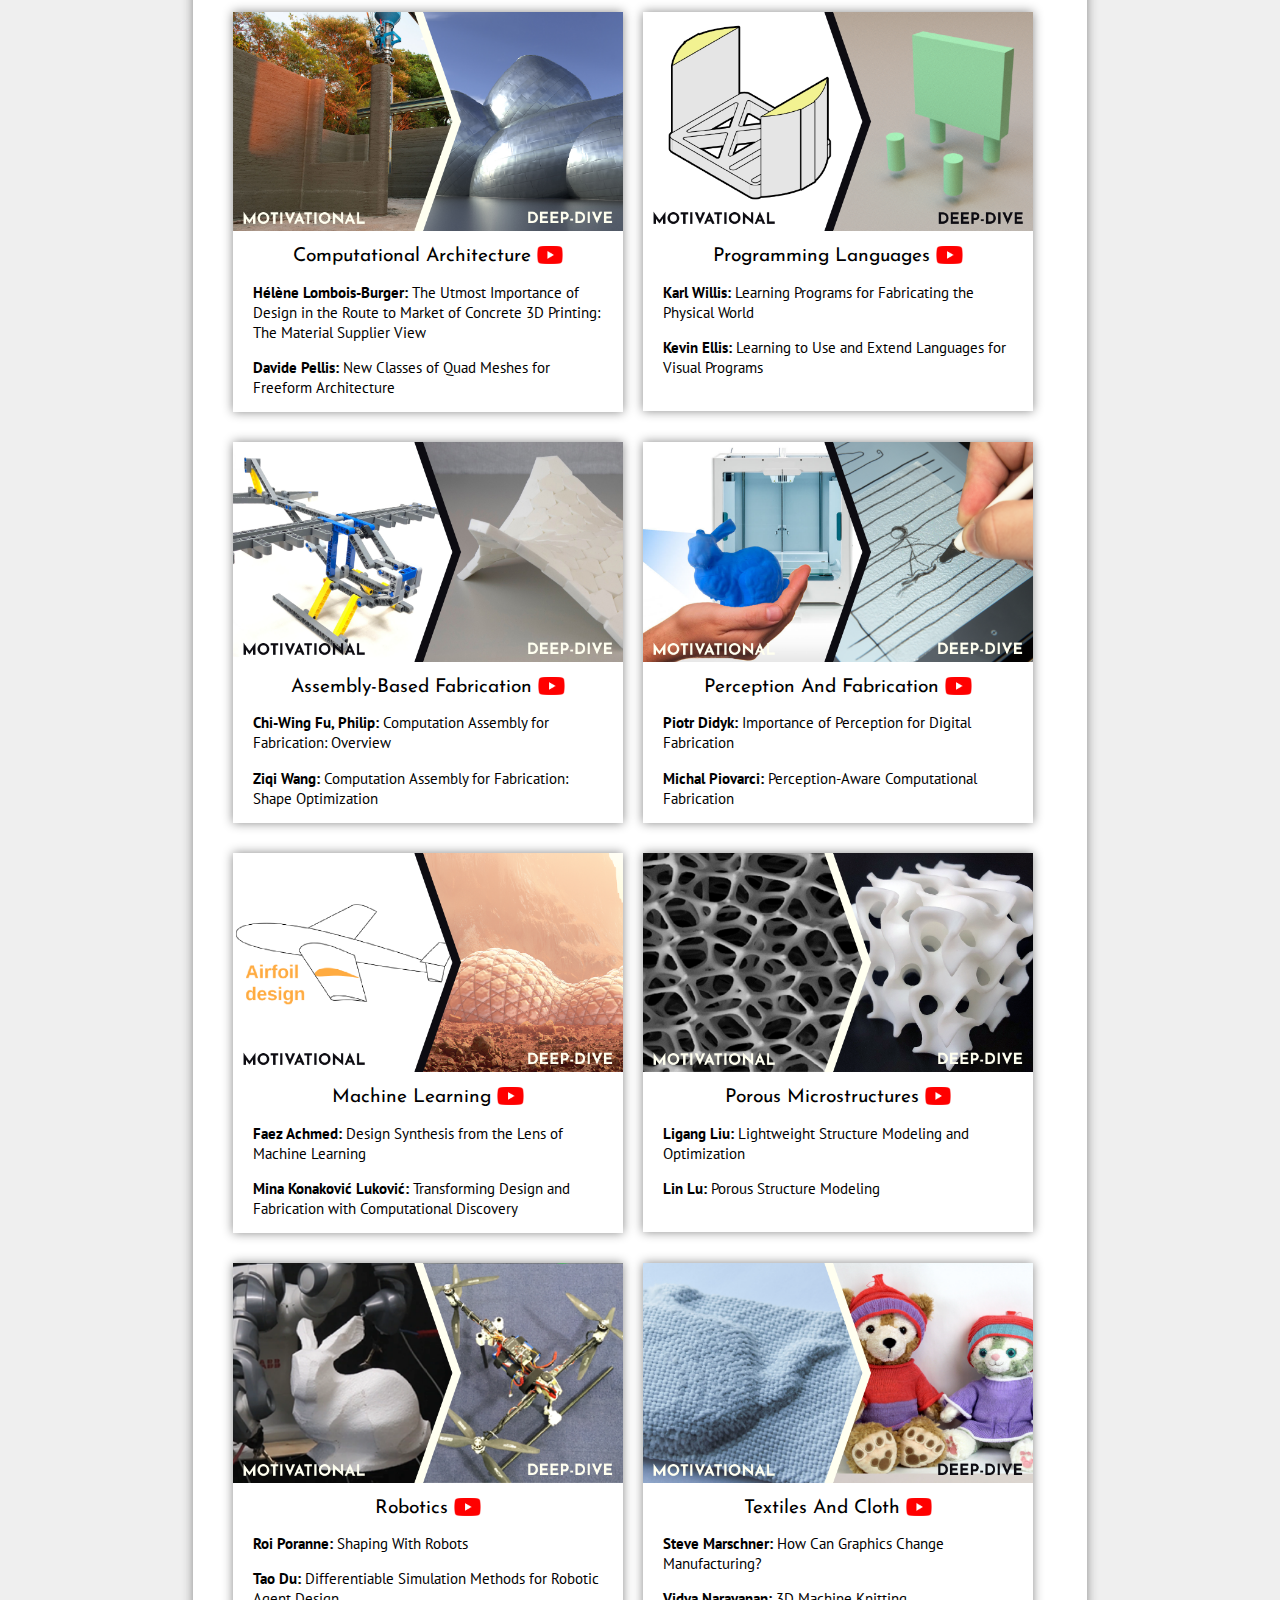
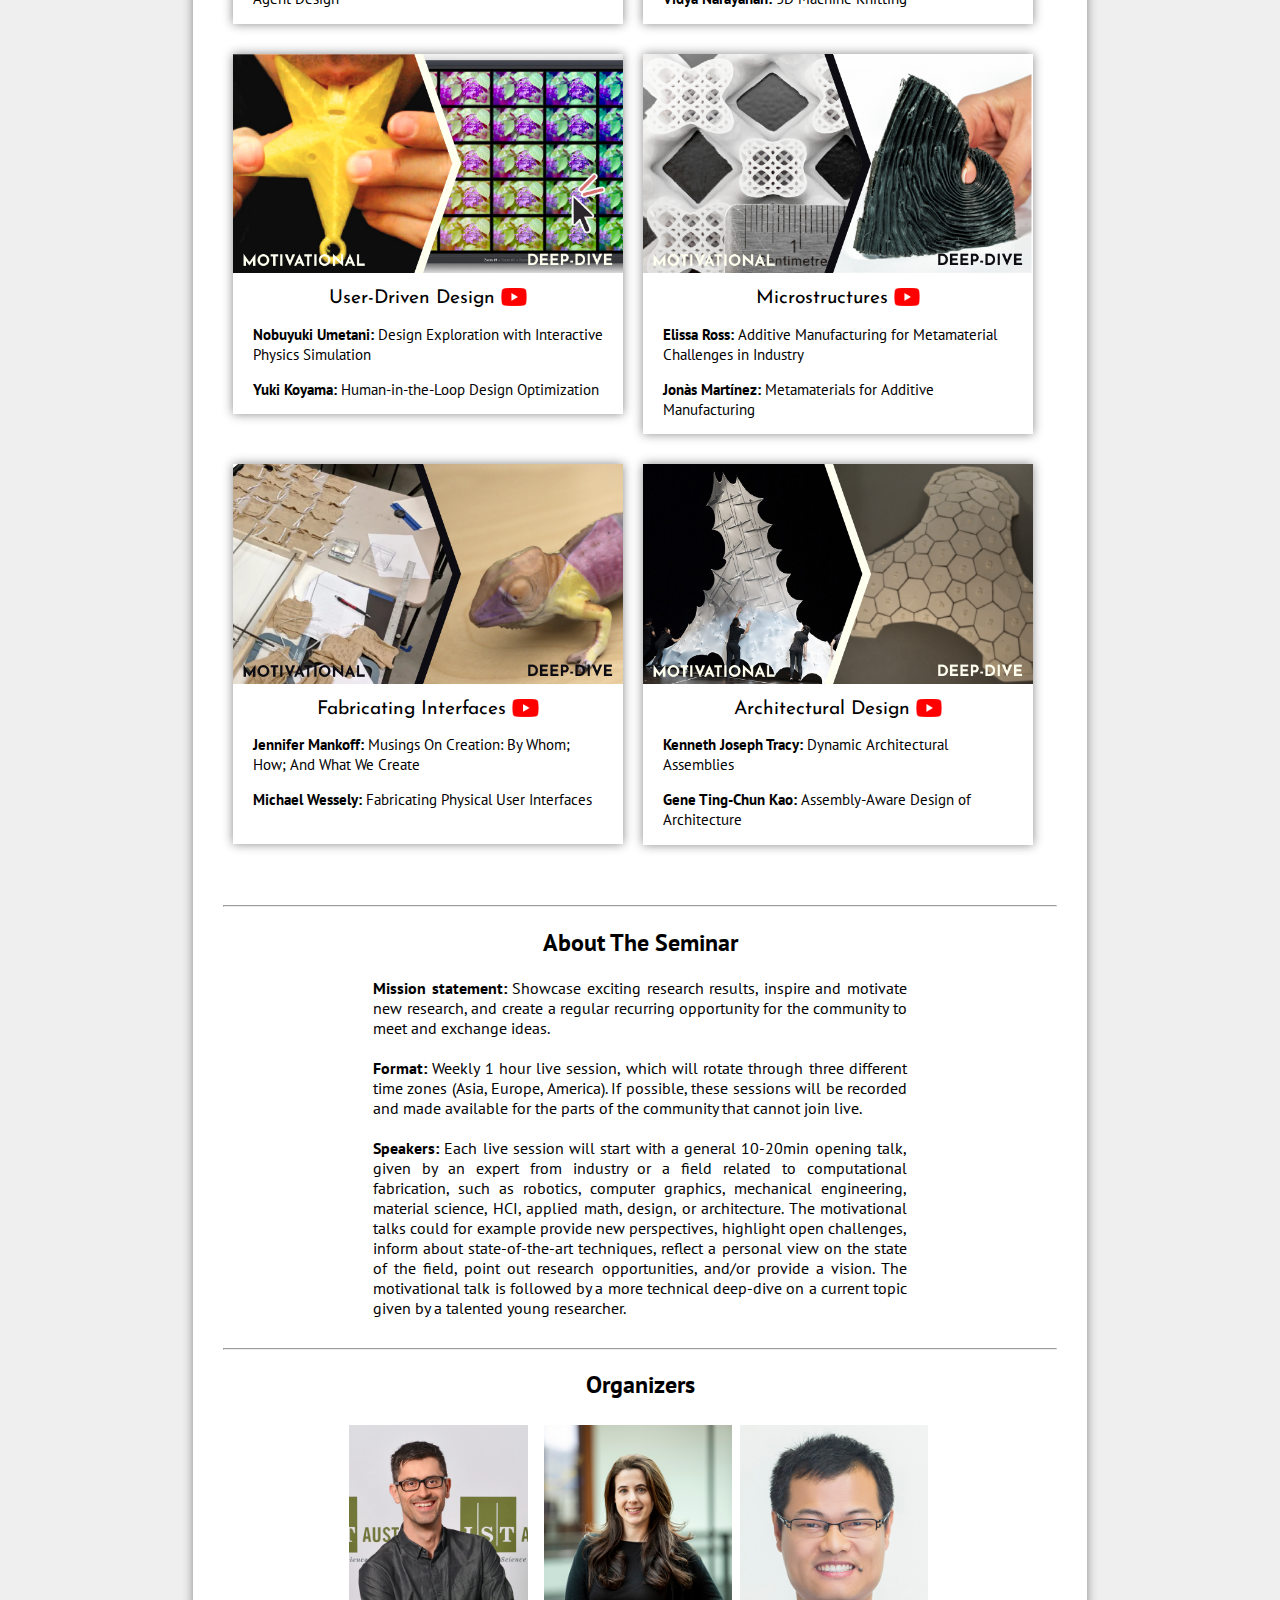
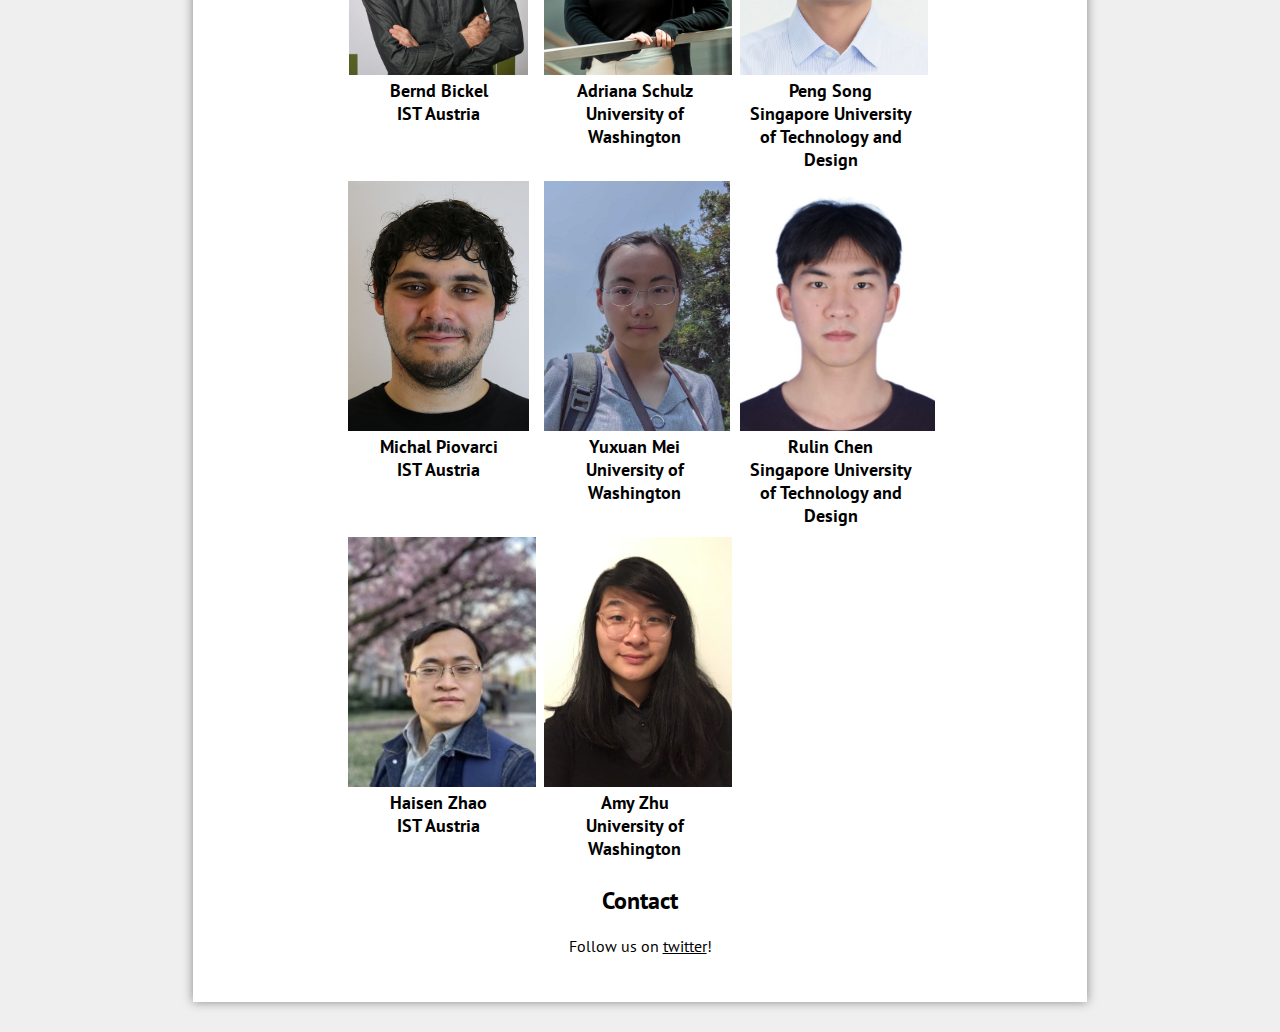
==== commit f5c79a6d: "update" ====
--- a/index.html
+++ b/index.html
@@ -21,10 +21,10 @@
 
 
 <div class="latest">
-<h2>Next seminar on May 5th!</h2>
-<iframe width="800" height="450" src="https://www.youtube.com/embed/--cTeXvA-Qw" frameborder="0"></iframe>
+<h2>Next seminar on May 19th!</h2>
+<iframe width="800" height="450" src="https://www.youtube.com/embed/SjRuuNM8PzY" frameborder="0"></iframe>
 		<div class="main_links">
-		  <div>Join The Talks<a href="https://youtu.be/--cTeXvA-Qw"> <img class="zoom" style="max-height: 25px;" src="images/youtube.png" /></a></div>
+		  <div>Join The Talks<a href="https://youtu.be/SjRuuNM8PzY"> <img class="zoom" style="max-height: 25px;" src="images/youtube.png" /></a></div>
 		</div>
 		<div class="main_links">
 <div>Add to your calendar&nbsp;<a href="https://calendar.google.com/calendar/u/0/embed?mode=AGENDA&src=fabrication.seminar%40gmail.com"><img src="images/calendar.png" /></a></div>
@@ -33,50 +33,6 @@
 </div>
 
 <div class="row">  
-
-
-
-
-
-<!--Start of One Week Seminar-->
-<div class="small_header">
-  <div class="left">
-    Week 7: Learning to CAD
-  </div>
-  <div class="right">
-    <a href="https://calendar.google.com/calendar/u/0/embed?mode=AGENDA&src=fabrication.seminar%40gmail.com"><img src="images/calendar.png" /></a>&nbsp;&nbsp;
-    May 5th at 7:00pm CEST &nbsp;&nbsp;|&nbsp;&nbsp; May 5th at 1:00pm EDT &nbsp;&nbsp;|&nbsp;&nbsp; May 6th at 1:00am HKT
-  </div>
-</div>
-<div style="clear: both"></div>
-
-<div class="talks">
-  <div class="motivational">
-      <a href="https://jiajunwu.com/"><img src="images/Jiajun_Wu_talk.png" /></a>
-      <div class="info">
-          <div>
-            <a href="https://jiajunwu.com/"><div class="name">Jiajun Wu</div></a>
-            <div class="affiliation">Stanford University</div>
-            <div class="title">From Images to Shapes to CAD Models</div>
-          </div>
-          <a href="https://jiajunwu.com/"><img src="images/Jiajun_Wu.jpg" /></a>
-      </div>
-  </div>
-  <div class="deepdive">
-    <a href="https://homes.cs.washington.edu/~benjones//"><img src="images/ben_talk.png" /></a>
-    <div class="info">
-        <div>
-            <a href="https://homes.cs.washington.edu/~benjones//"><div class="name">Ben Jones</div></a>
-            <div class="affiliation">University of Washington</div>
-            <div class="title">Learning Mechanical CAD: Representation Learning on Parametric Boundary Representations</div>
-        </div>
-        <a href="https://homes.cs.washington.edu/~benjones//"><img src="images/ben.jpg" /></a>
-    </div>
-  </div>
-</div>
-<div style="clear: both"></div> 
-<!--End of One Week Seminar -->
-
 
 <!--Start of One Week Seminar-->
 <div class="small_header">
@@ -195,7 +151,7 @@
             <div class="affiliation">USTC</div>
             <div class="title">Computational Mirror Cup and Saucer Art</div>
         </div>
-        <a href=""><img src="images/default_profile.jpg" /></a>
+        <a href=""><img src="images/KangWu.jpg" /></a>
     </div>
   </div>
 </div>
@@ -307,9 +263,17 @@
   </div>
 
 
-  <div style="clear: both"></div> 
-
+  <div style="clear: both"></div>   
     
+  <div class="talkim">
+    <a href="https://youtu.be/--cTeXvA-Qw"><img src="images/split-cadlearn-01.png" /></a>
+    <a href="https://youtu.be/--cTeXvA-Qw"><div>Learning to CAD <img style="max-height: 18px;" src="images/youtube2.png" /></div></a>
+    <p><b><a href="https://jiajunwu.com/">Jiajun Wu</a>:</b> From Images to Shapes to CAD Models</p>
+    <p><b><a href="https://homes.cs.washington.edu/~benjones//">Ben Jones</a>:</b> Learning Mechanical CAD: Representation Learning on Parametric Boundary Representations</p>
+    <br/> <br/>
+  </div>
+ 
+  <div style="clear: both"></div>  
 </div>
 
 <div class="pasttalks">
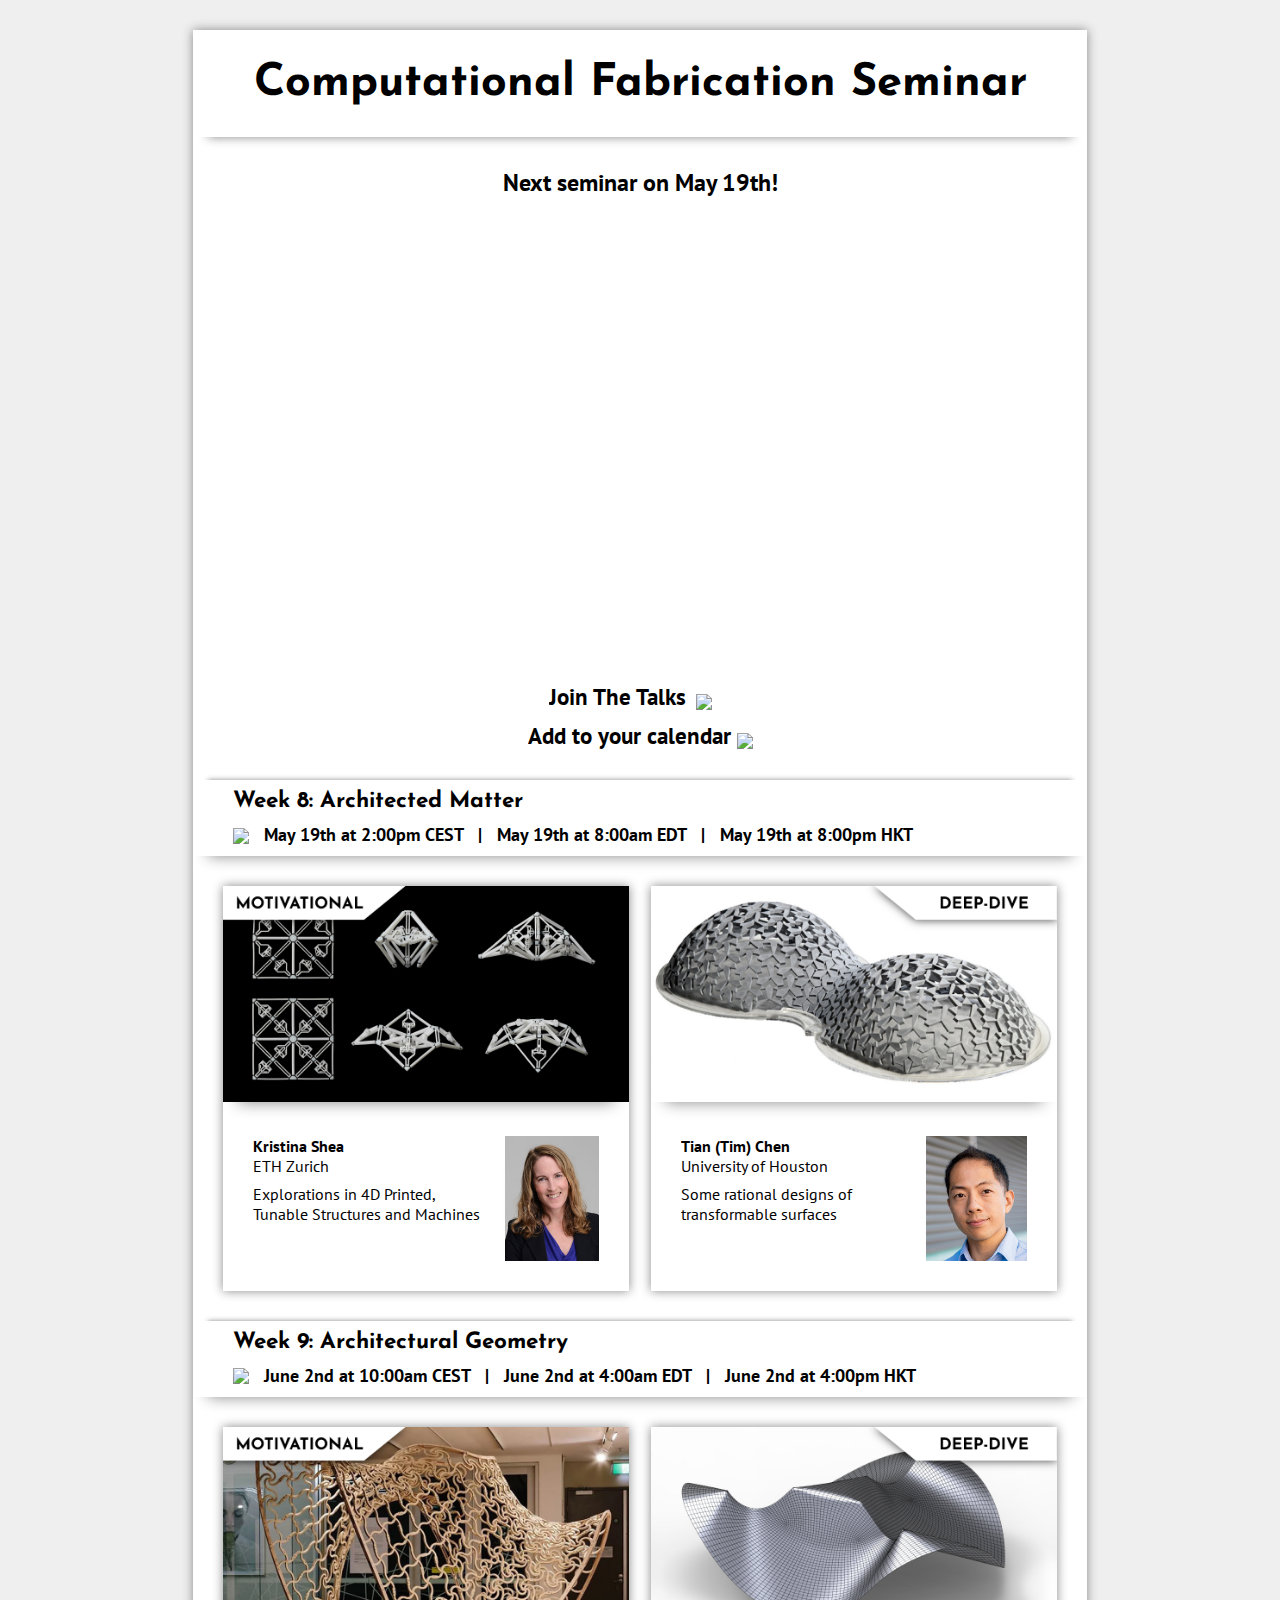
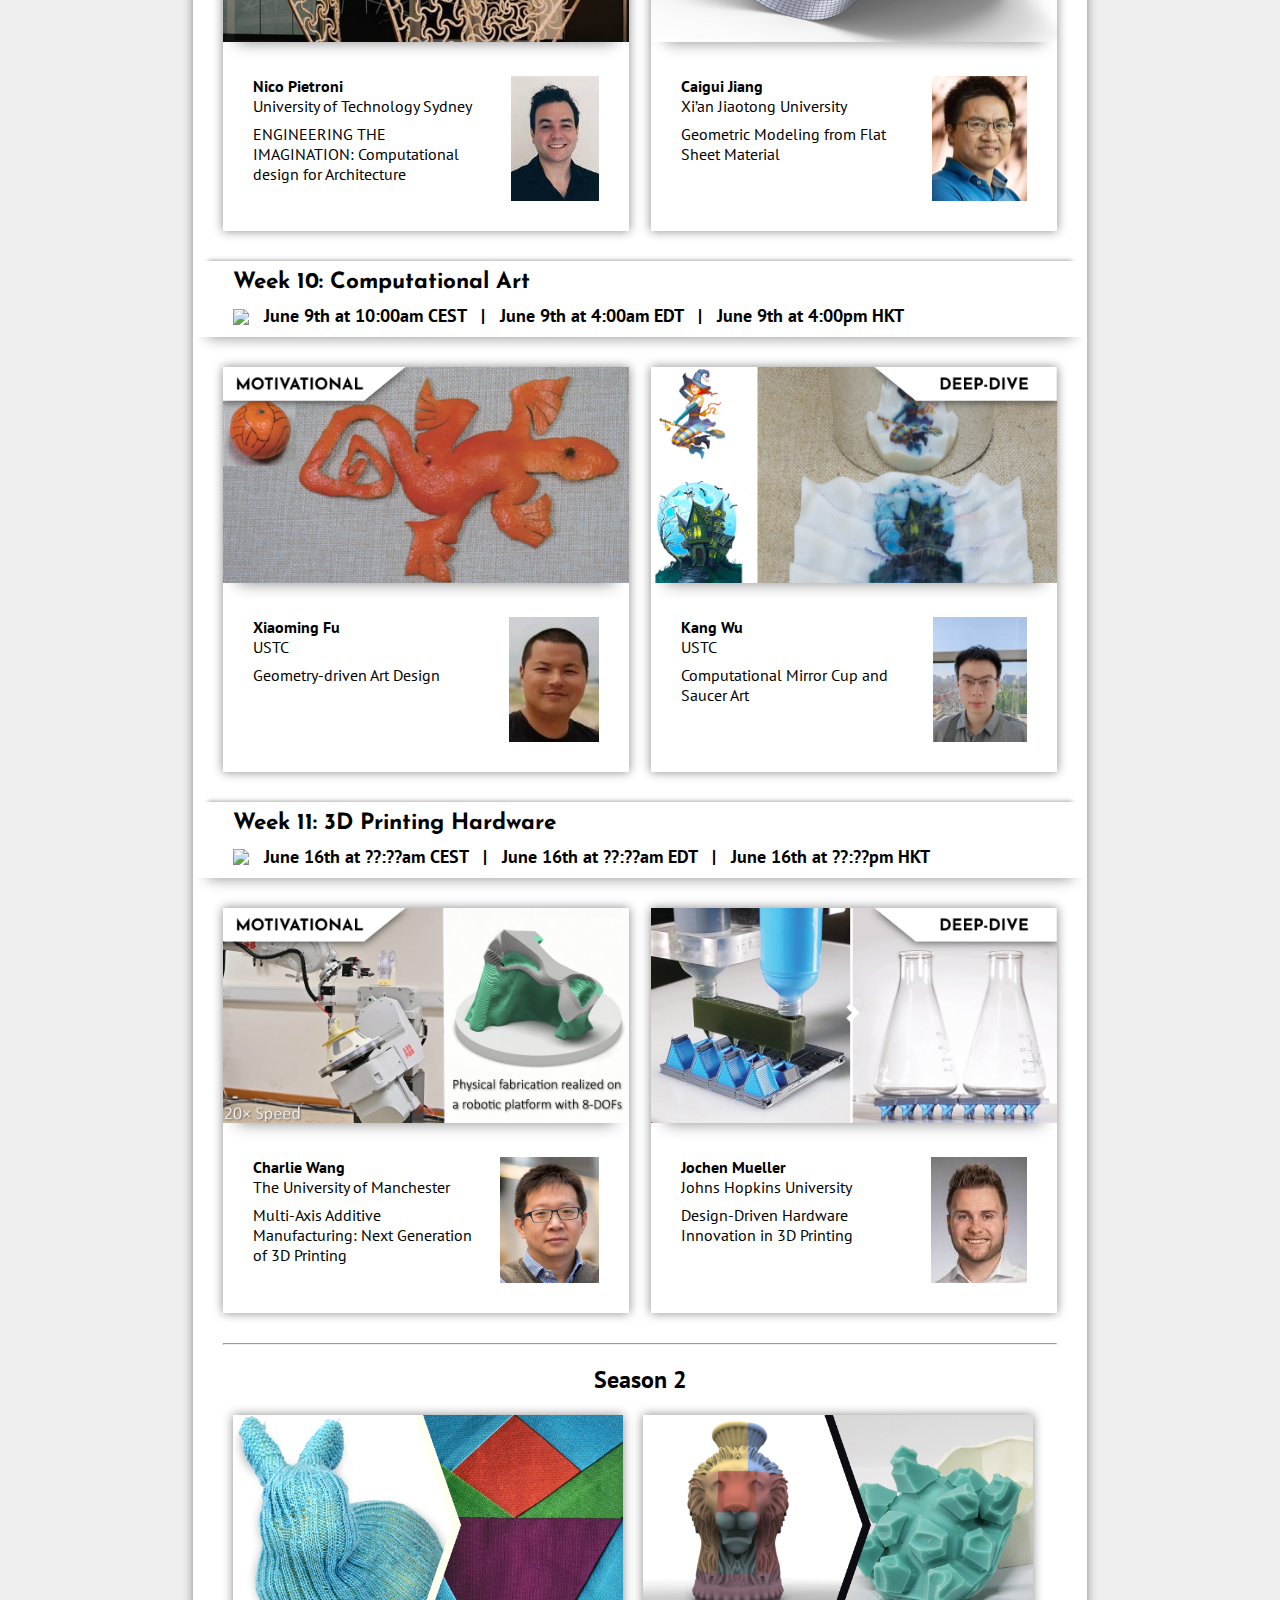
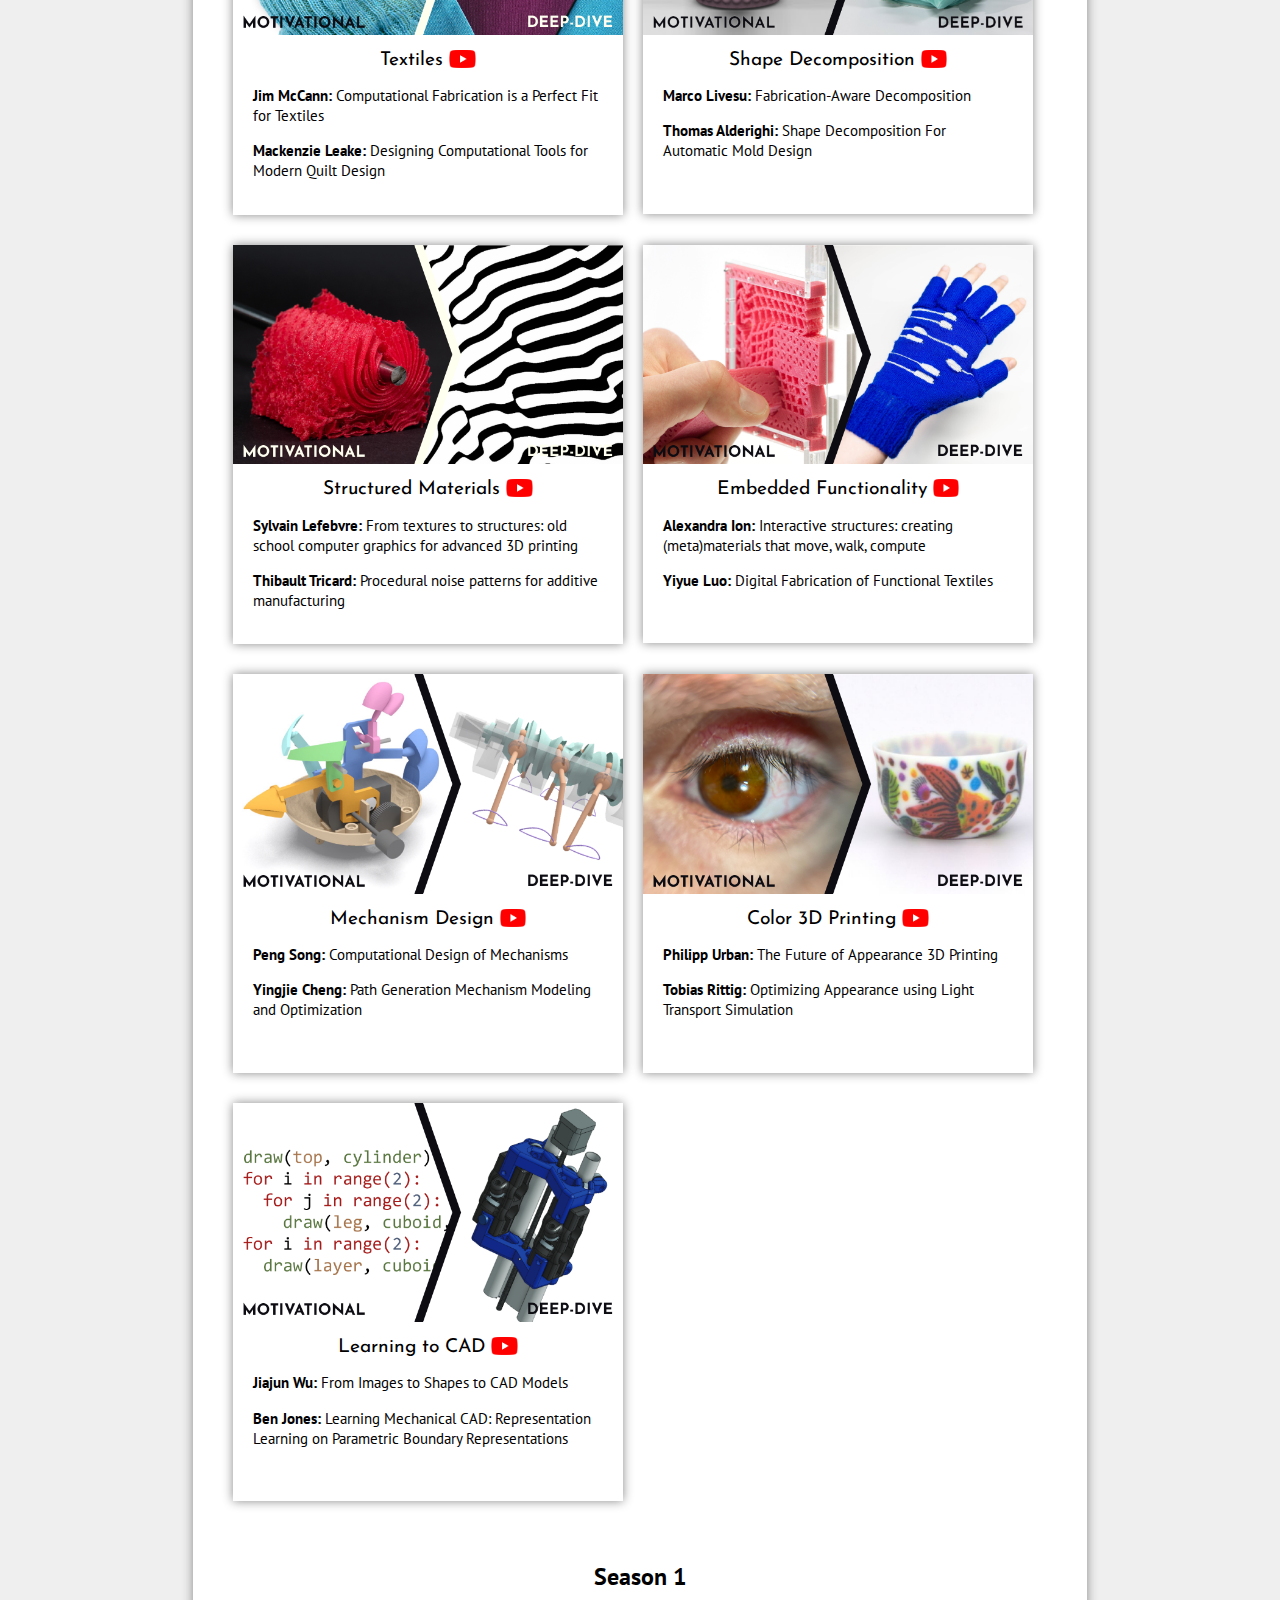
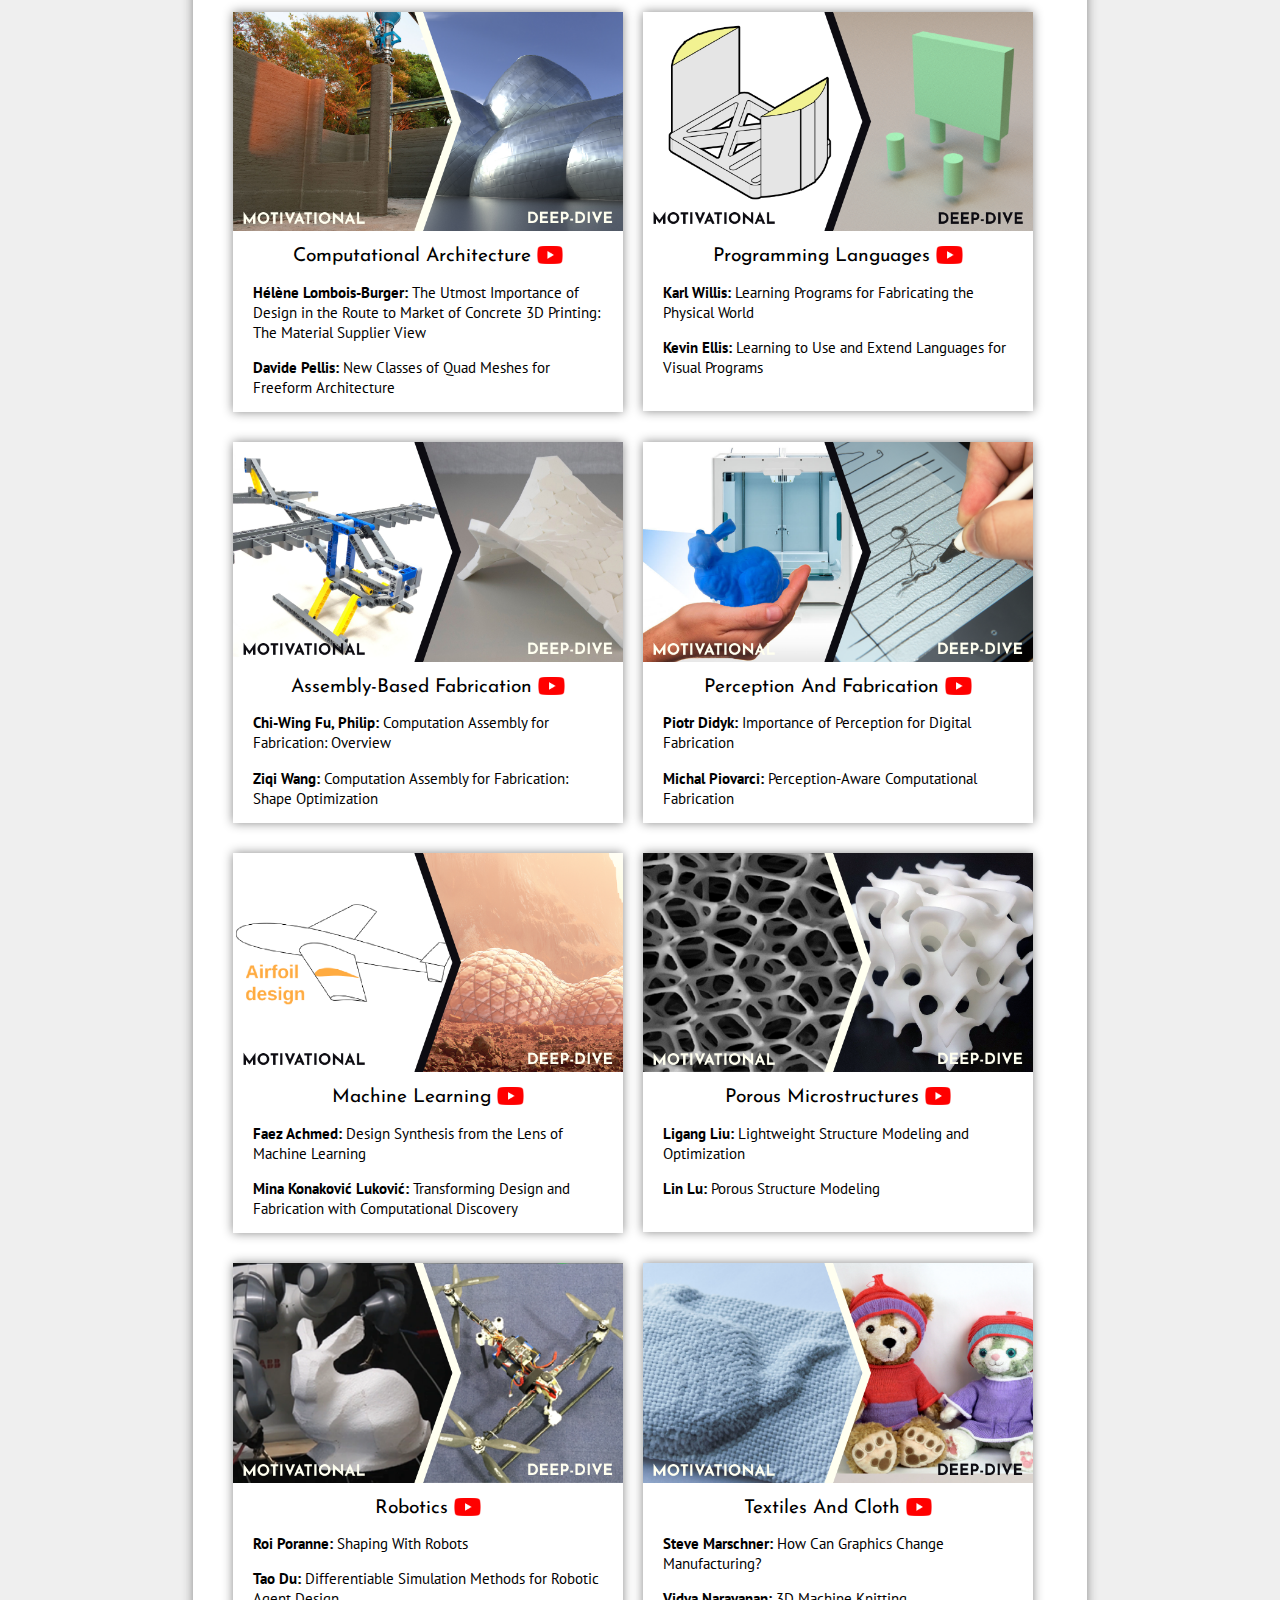
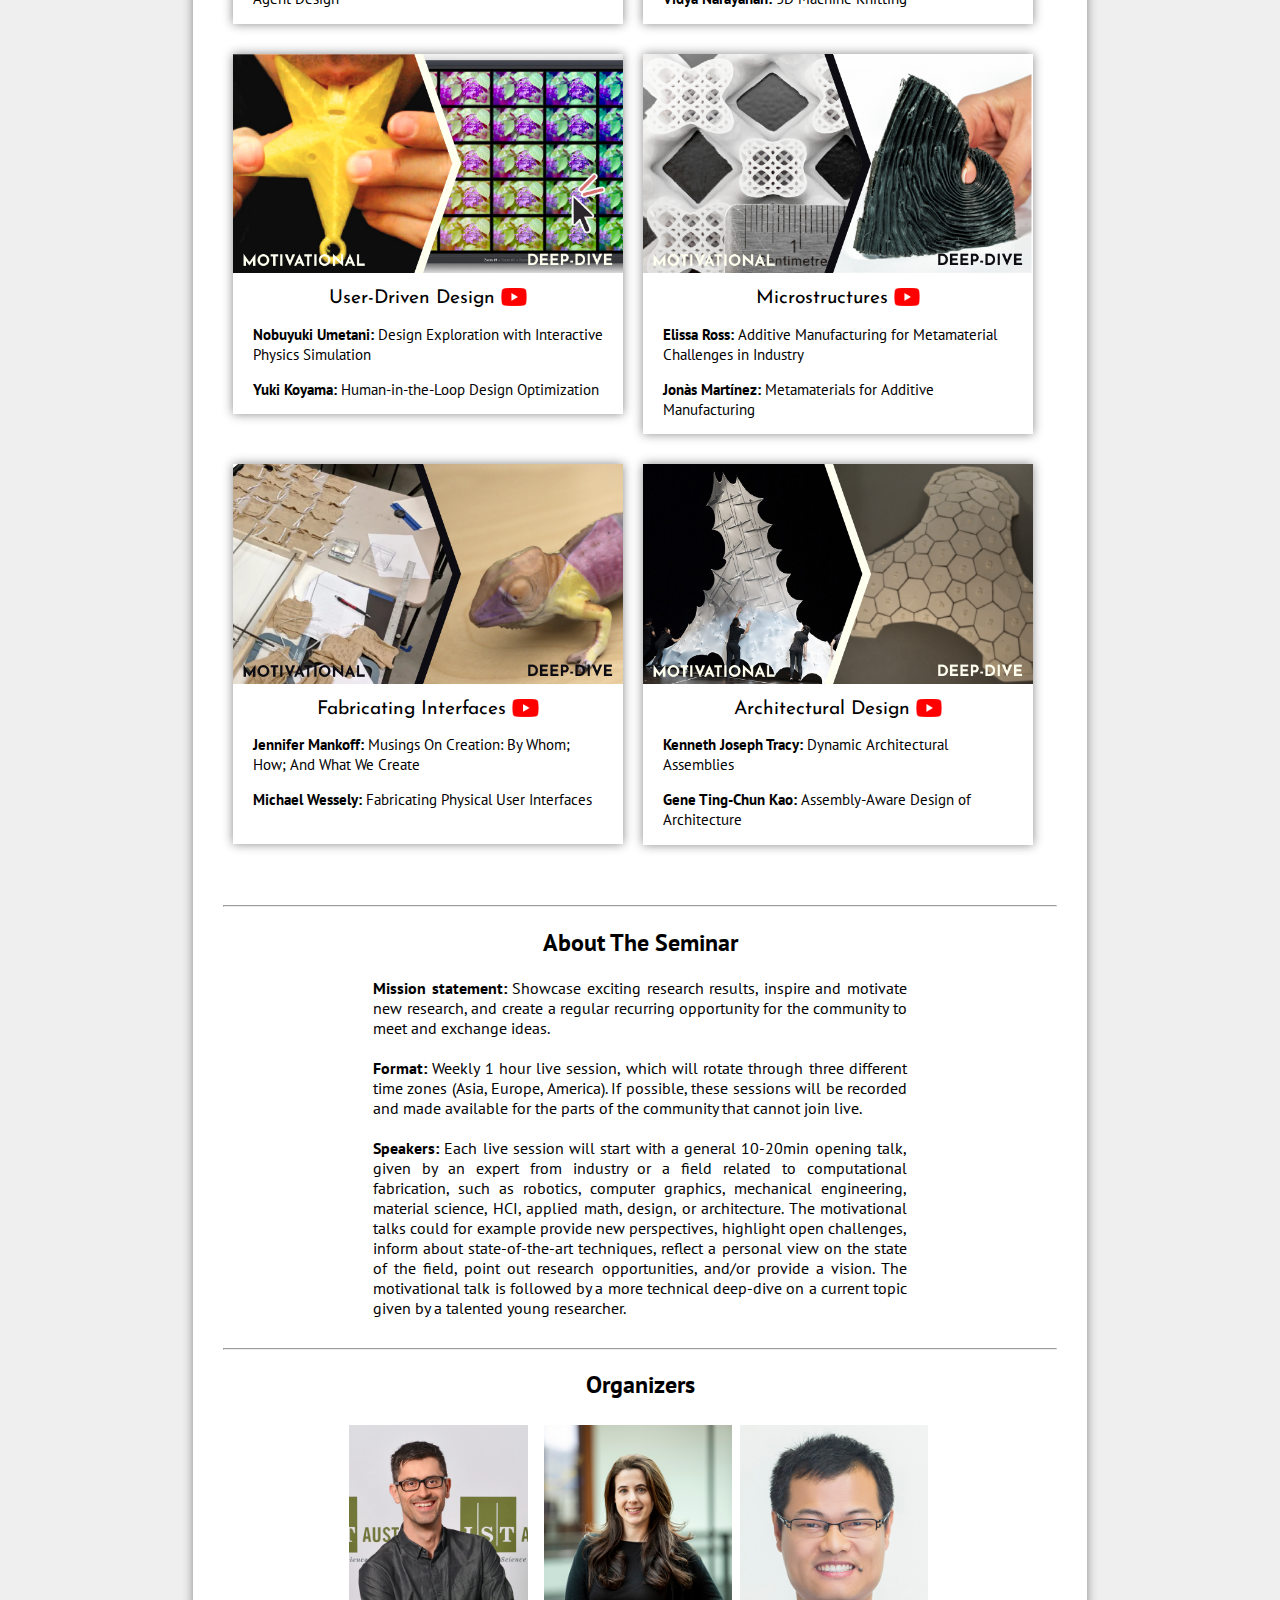
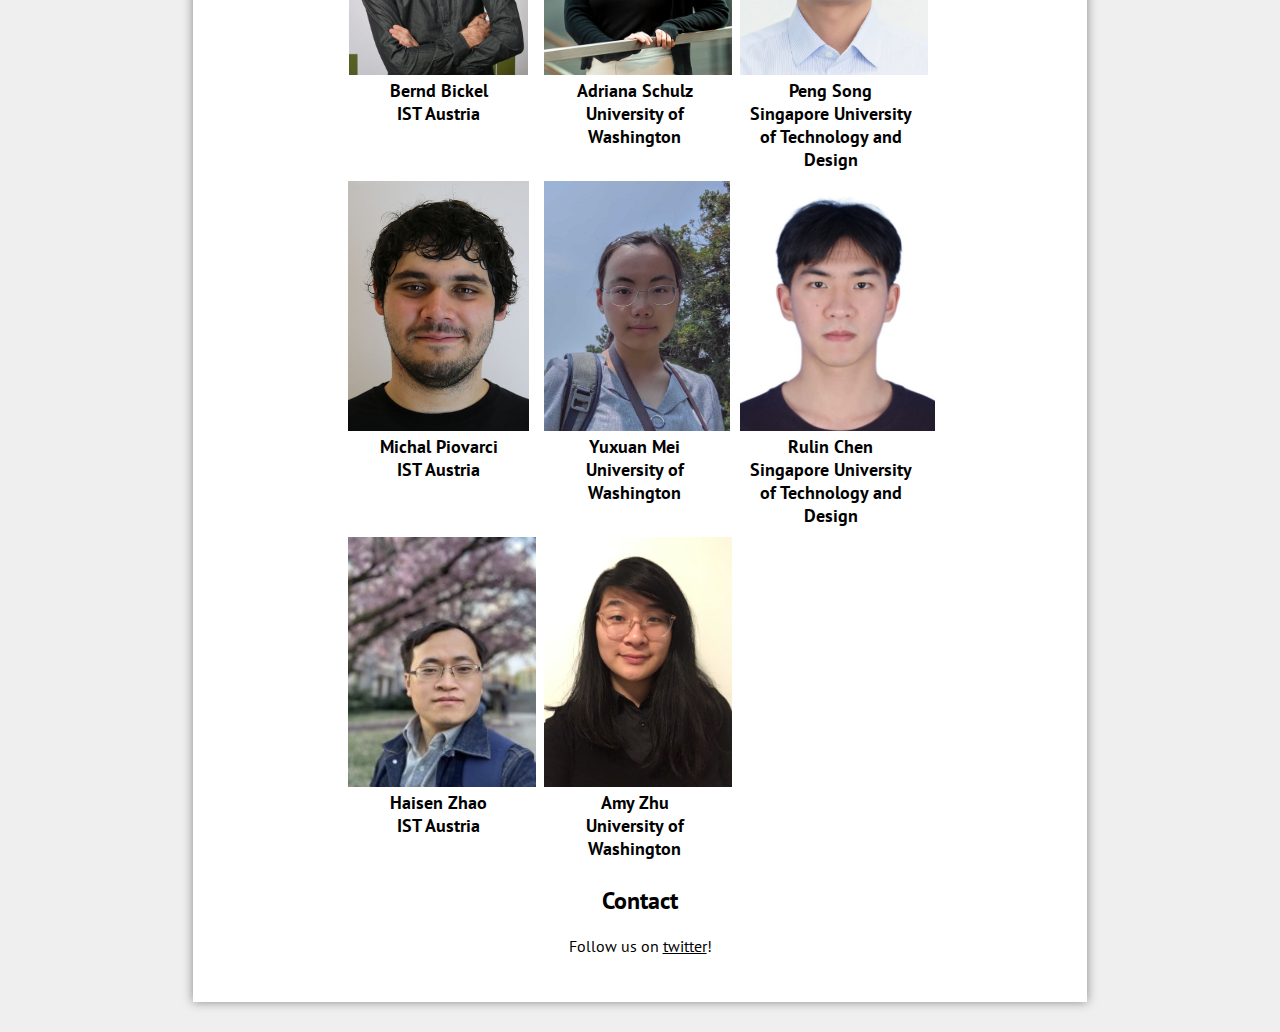
==== commit a7c9050e: "update" ====
--- a/index.html
+++ b/index.html
@@ -185,12 +185,12 @@
       </div>
   </div>
   <div class="deepdive">
-    <a href="https://engineering.jhu.edu/faculty/jochen-mueller/"><img src="images/deepdive.png" /></a>
+    <a href="https://engineering.jhu.edu/faculty/jochen-mueller/"><img src="images/jochen-talk.png" /></a>
     <div class="info">
         <div>
             <a href="https://engineering.jhu.edu/faculty/jochen-mueller/"><div class="name">Jochen Mueller</div></a>
             <div class="affiliation">Johns Hopkins University</div>
-            <div class="title">To Be Announced!</div>
+            <div class="title">Design-Driven Hardware Innovation in 3D Printing</div>
         </div>
         <a href="https://engineering.jhu.edu/faculty/jochen-mueller/"><img src="images/Jochen.jpg" /></a>
     </div>
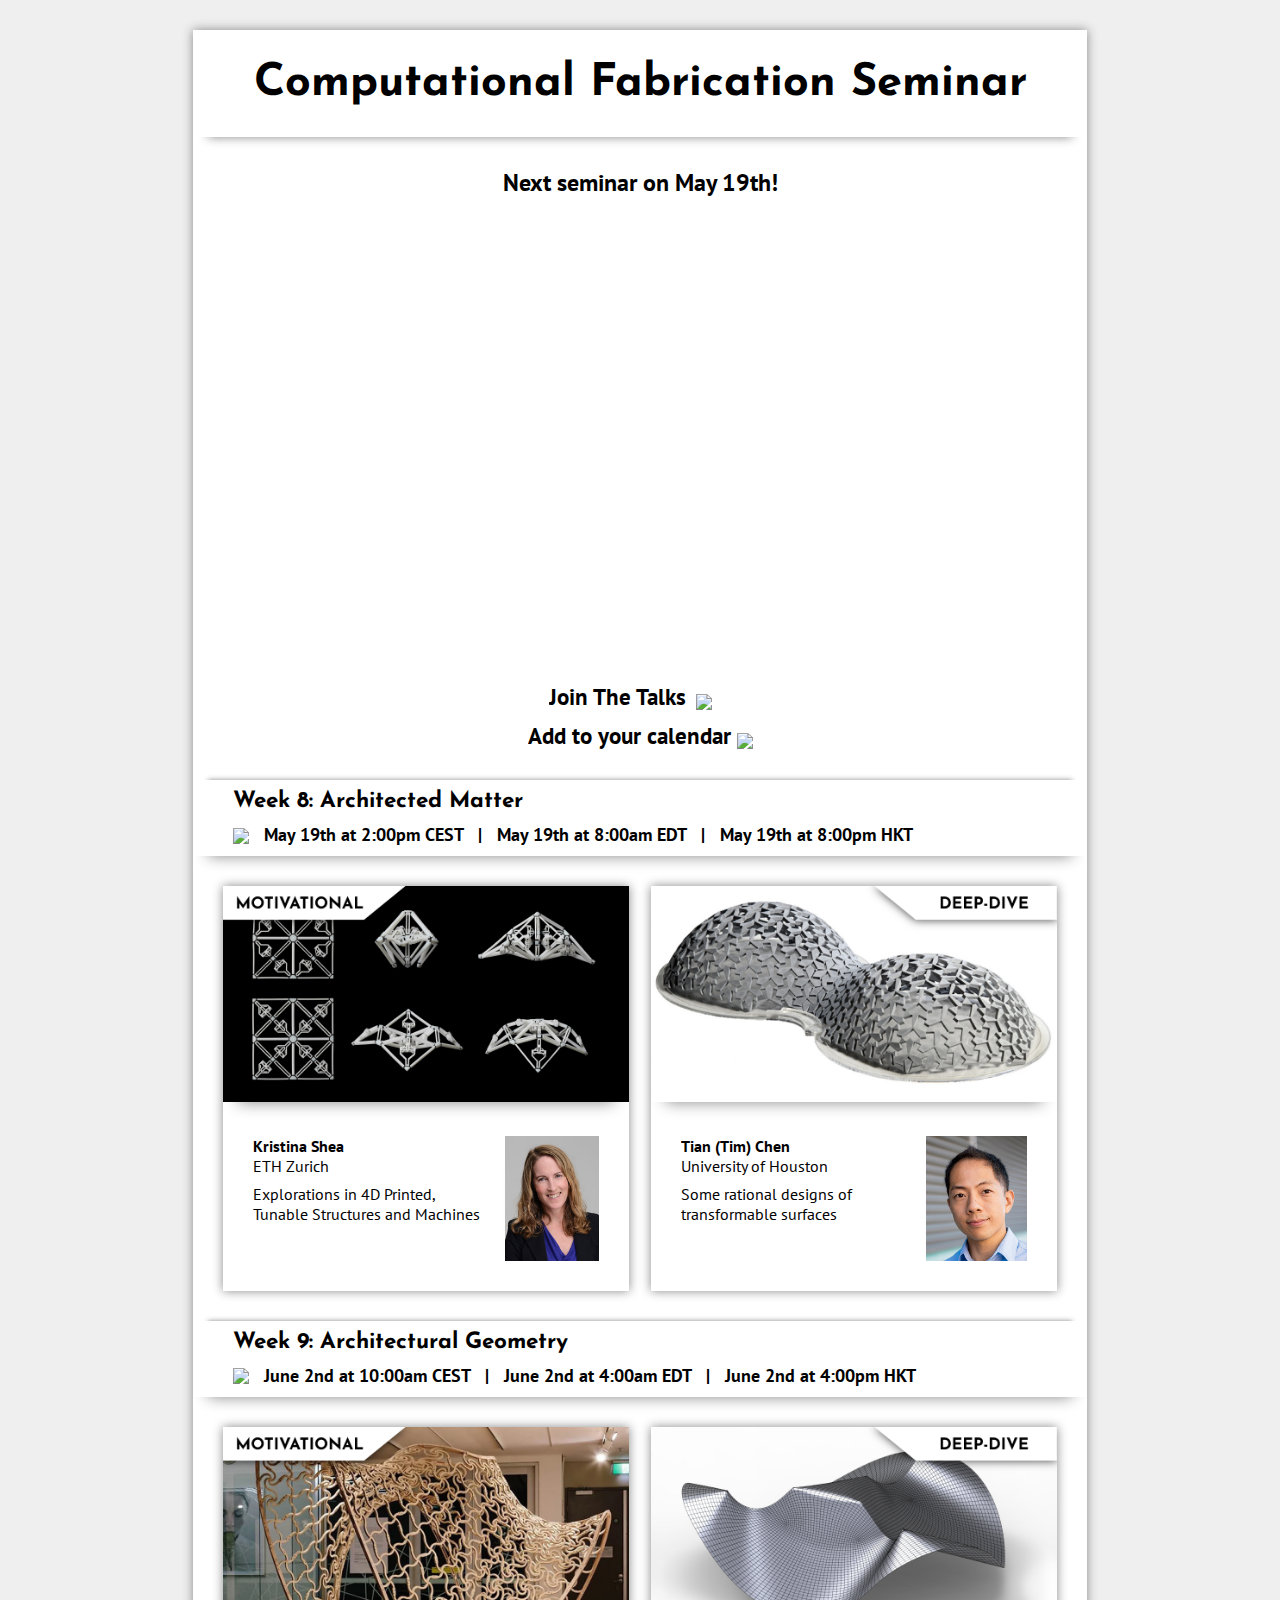
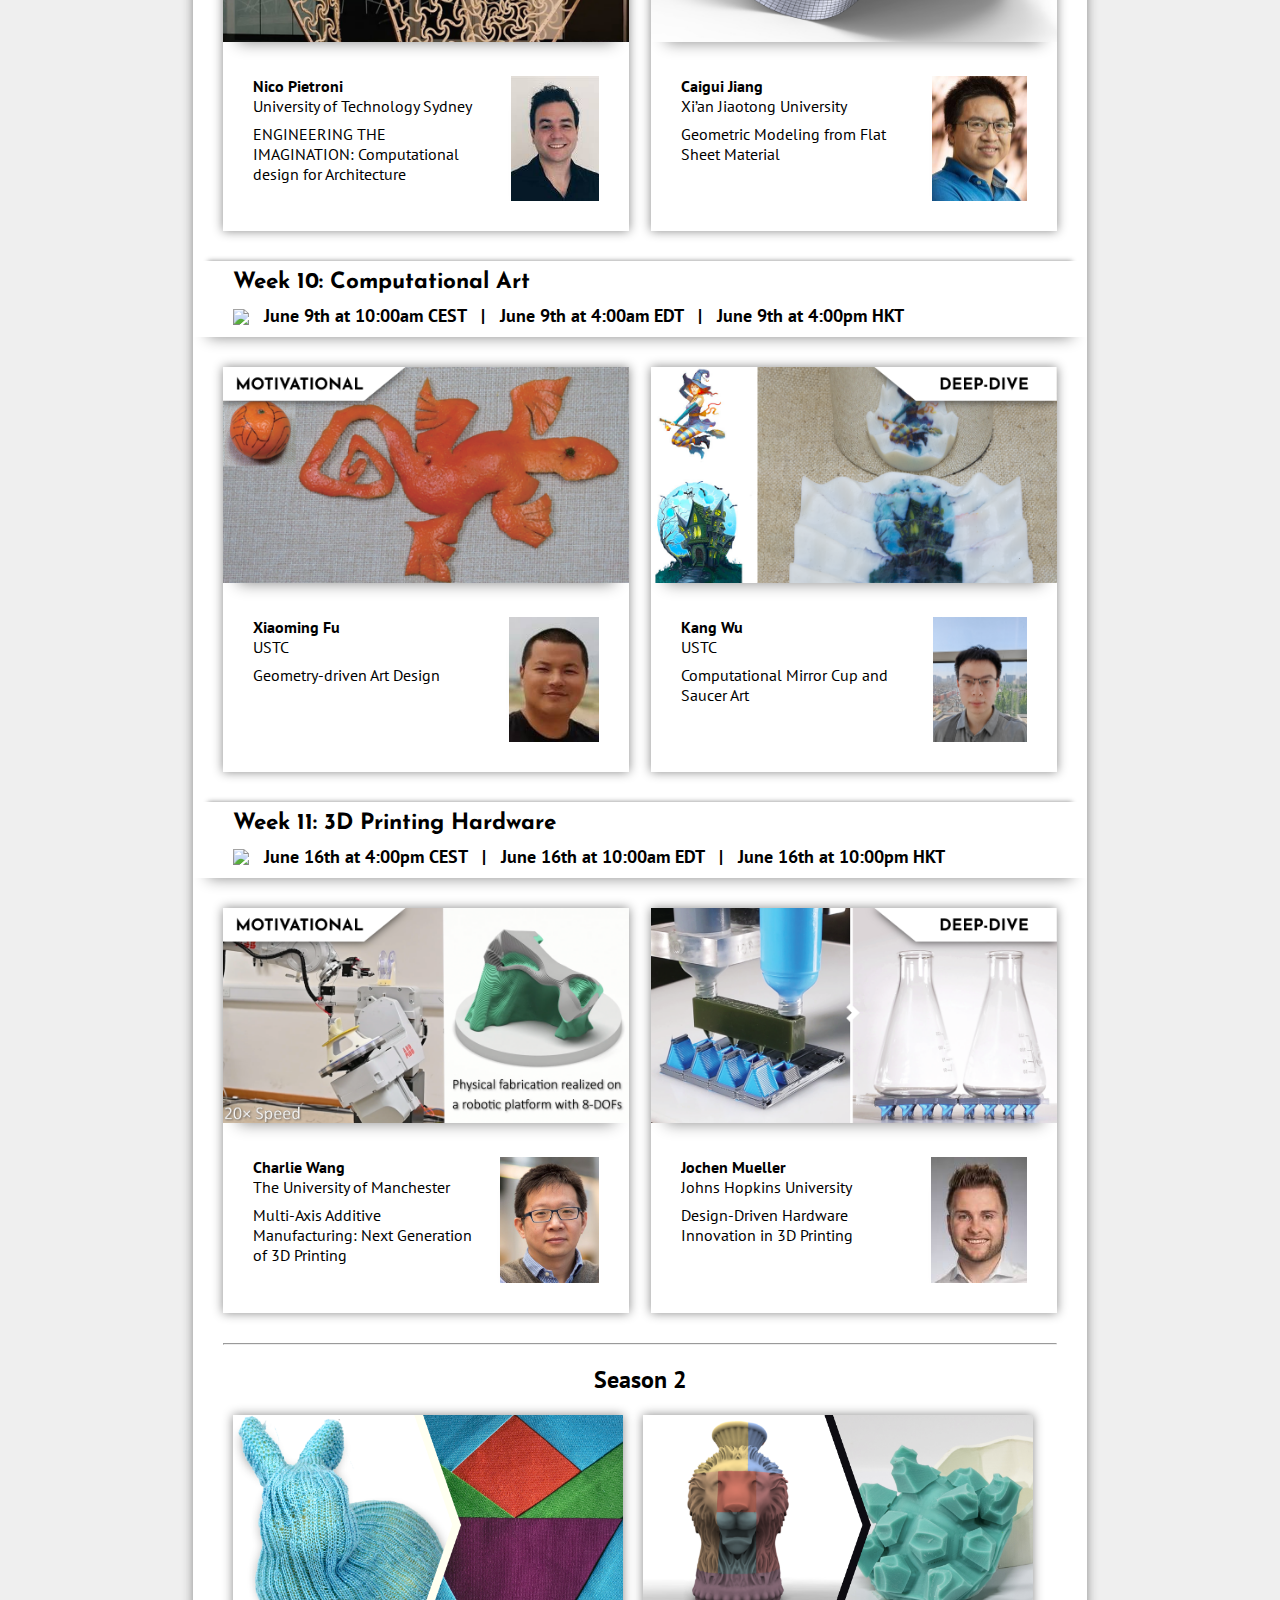
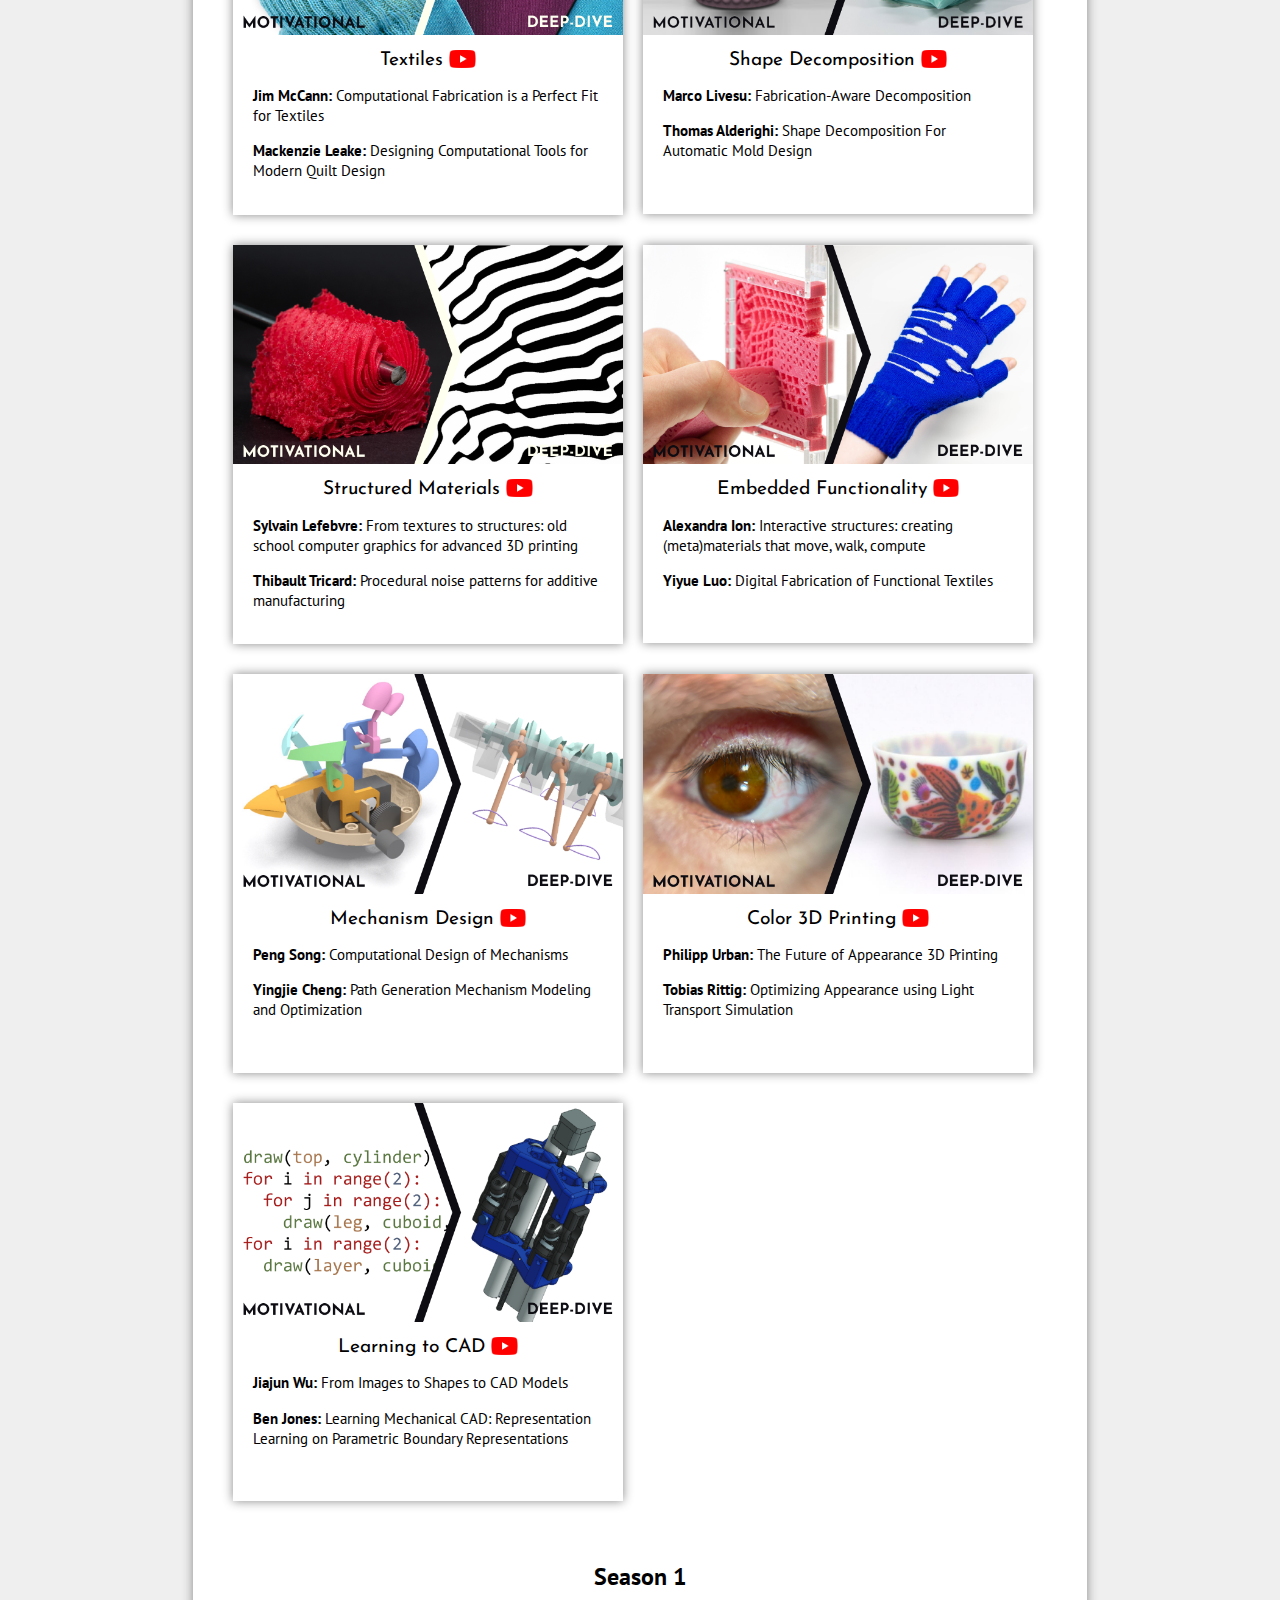
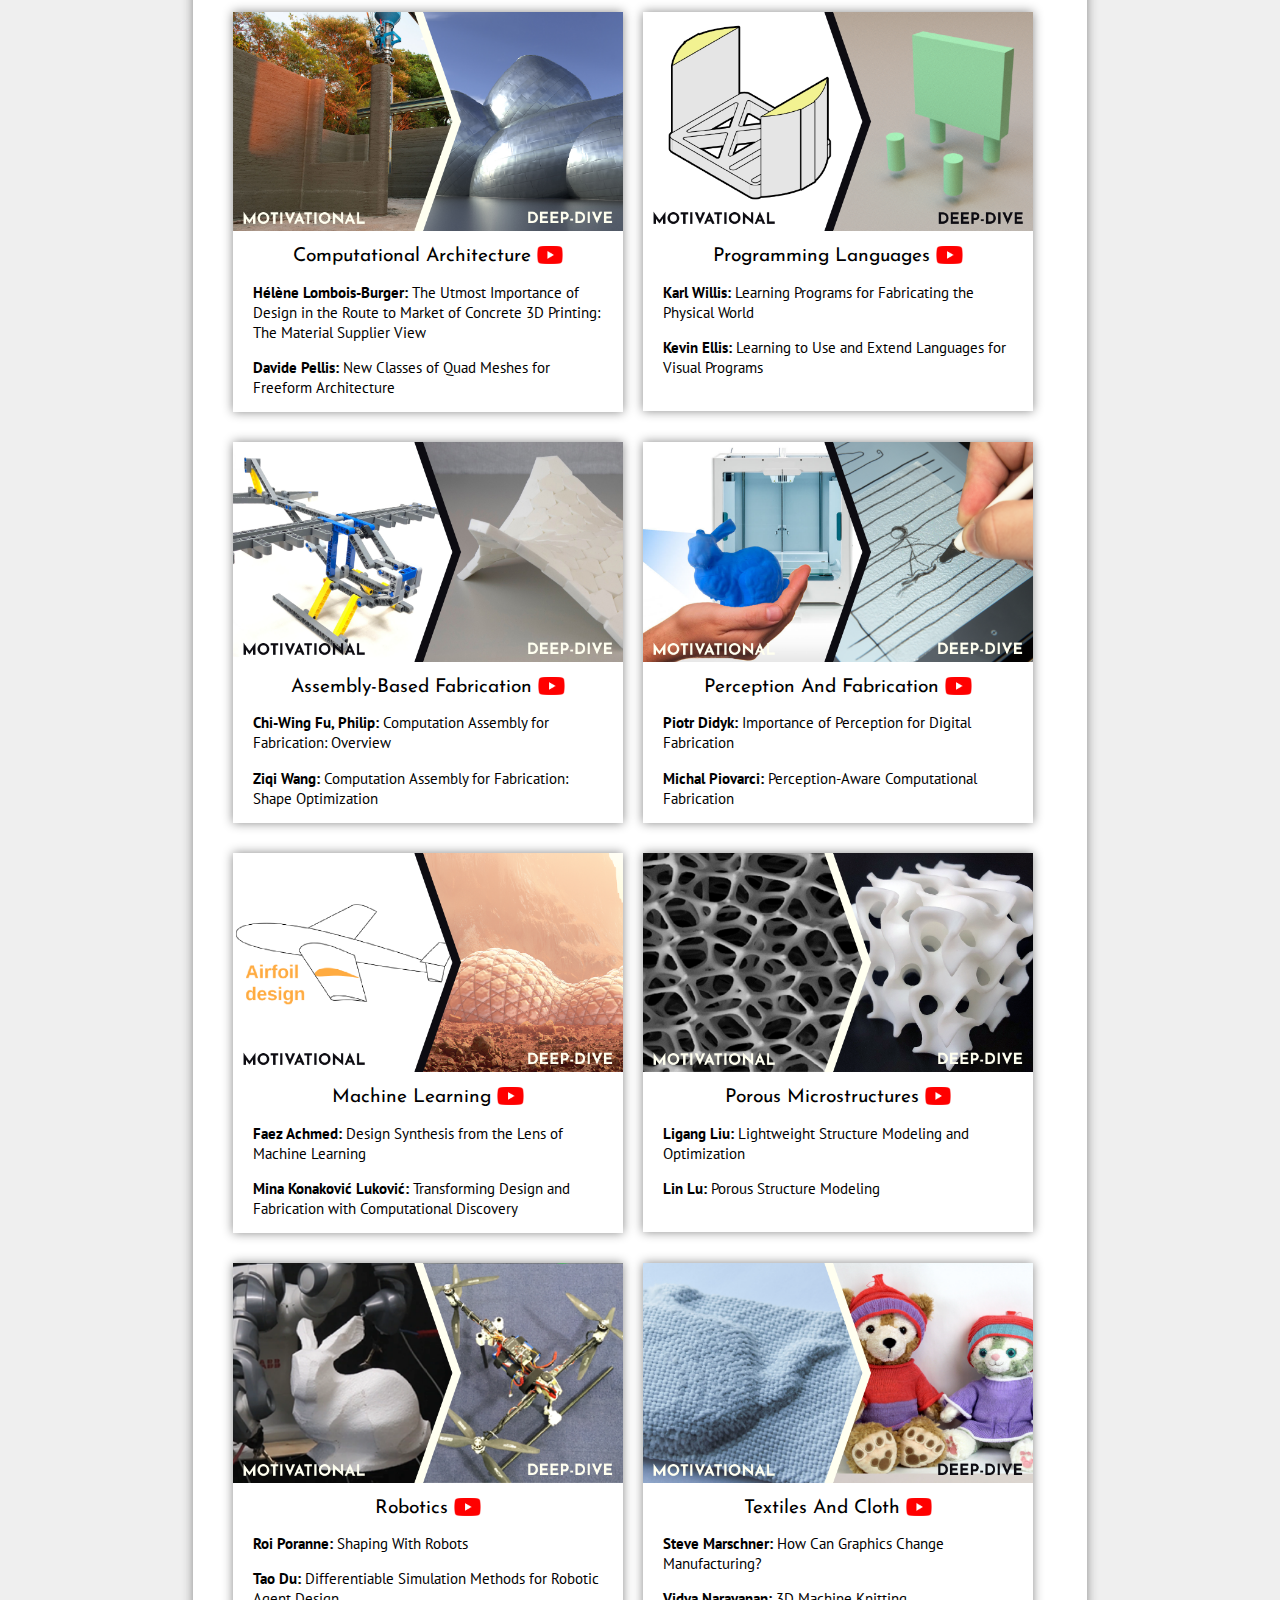
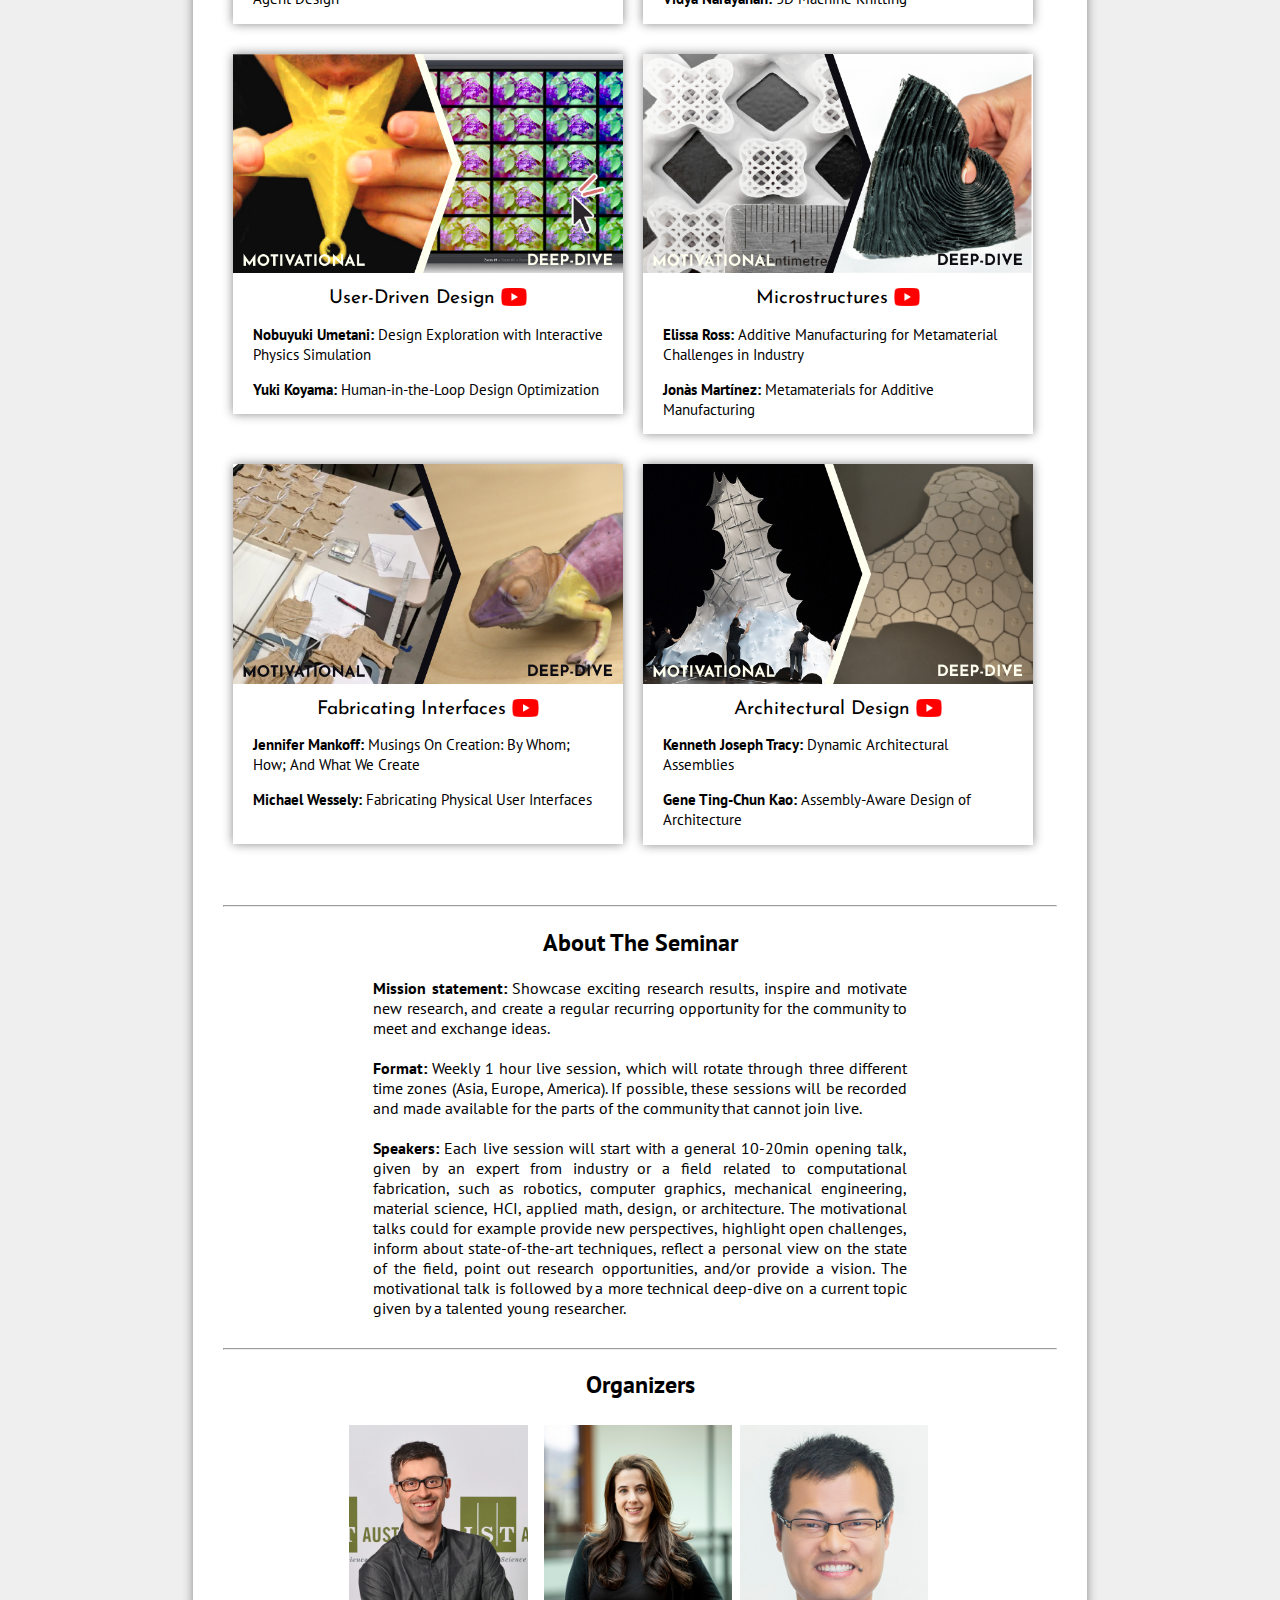
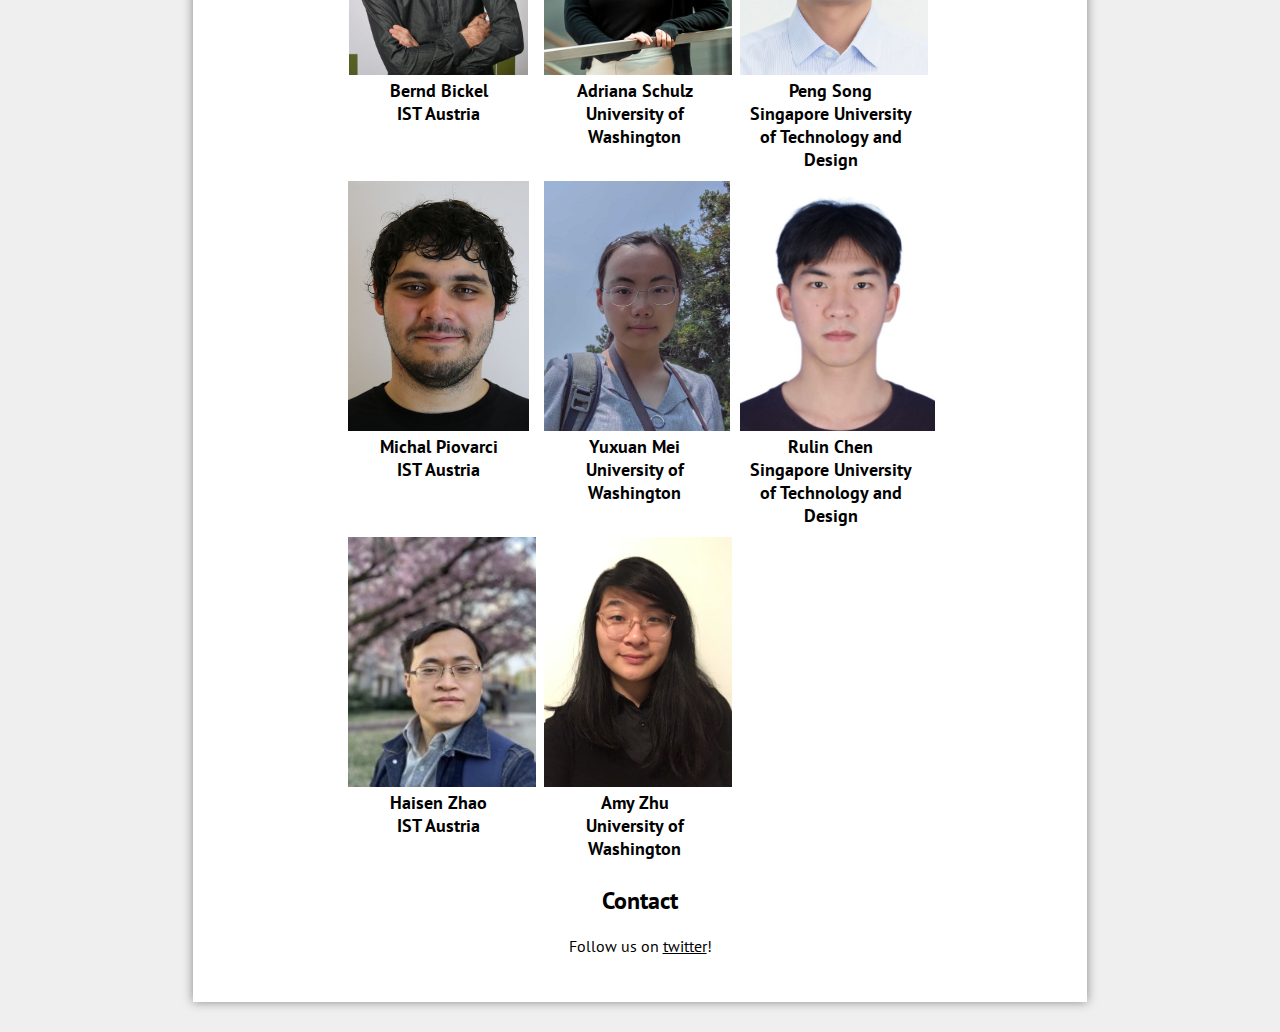
==== commit 761099d3: "Update index.html" ====
--- a/index.html
+++ b/index.html
@@ -167,7 +167,7 @@
   </div>
   <div class="right">
     <a href="https://calendar.google.com/calendar/u/0/embed?mode=AGENDA&src=fabrication.seminar%40gmail.com"><img src="images/calendar.png" /></a>&nbsp;&nbsp;
-    June 16th at ??:??am CEST &nbsp;&nbsp;|&nbsp;&nbsp; June 16th at ??:??am EDT &nbsp;&nbsp;|&nbsp;&nbsp; June 16th at ??:??pm HKT
+    June 16th at 4:00pm CEST &nbsp;&nbsp;|&nbsp;&nbsp; June 16th at 10:00am EDT &nbsp;&nbsp;|&nbsp;&nbsp; June 16th at 10:00pm HKT
   </div>
 </div>
 <div style="clear: both"></div>
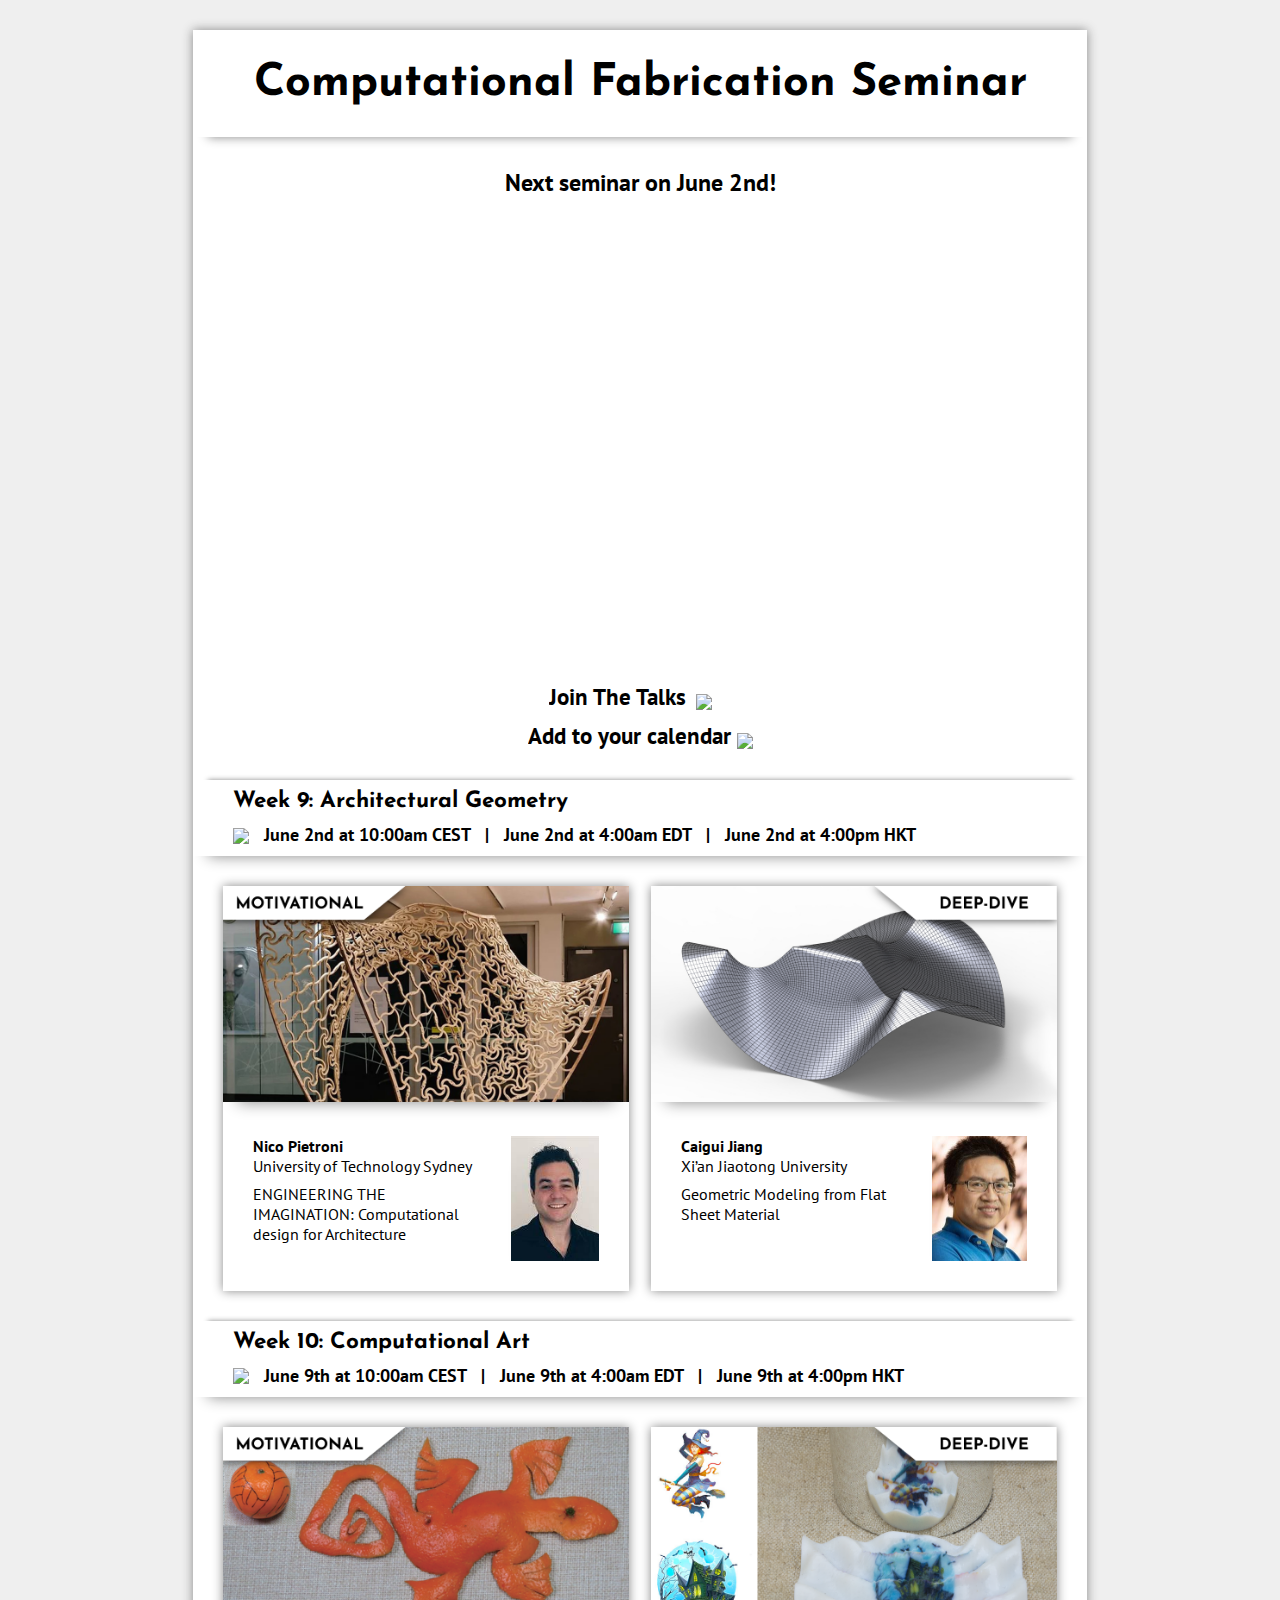
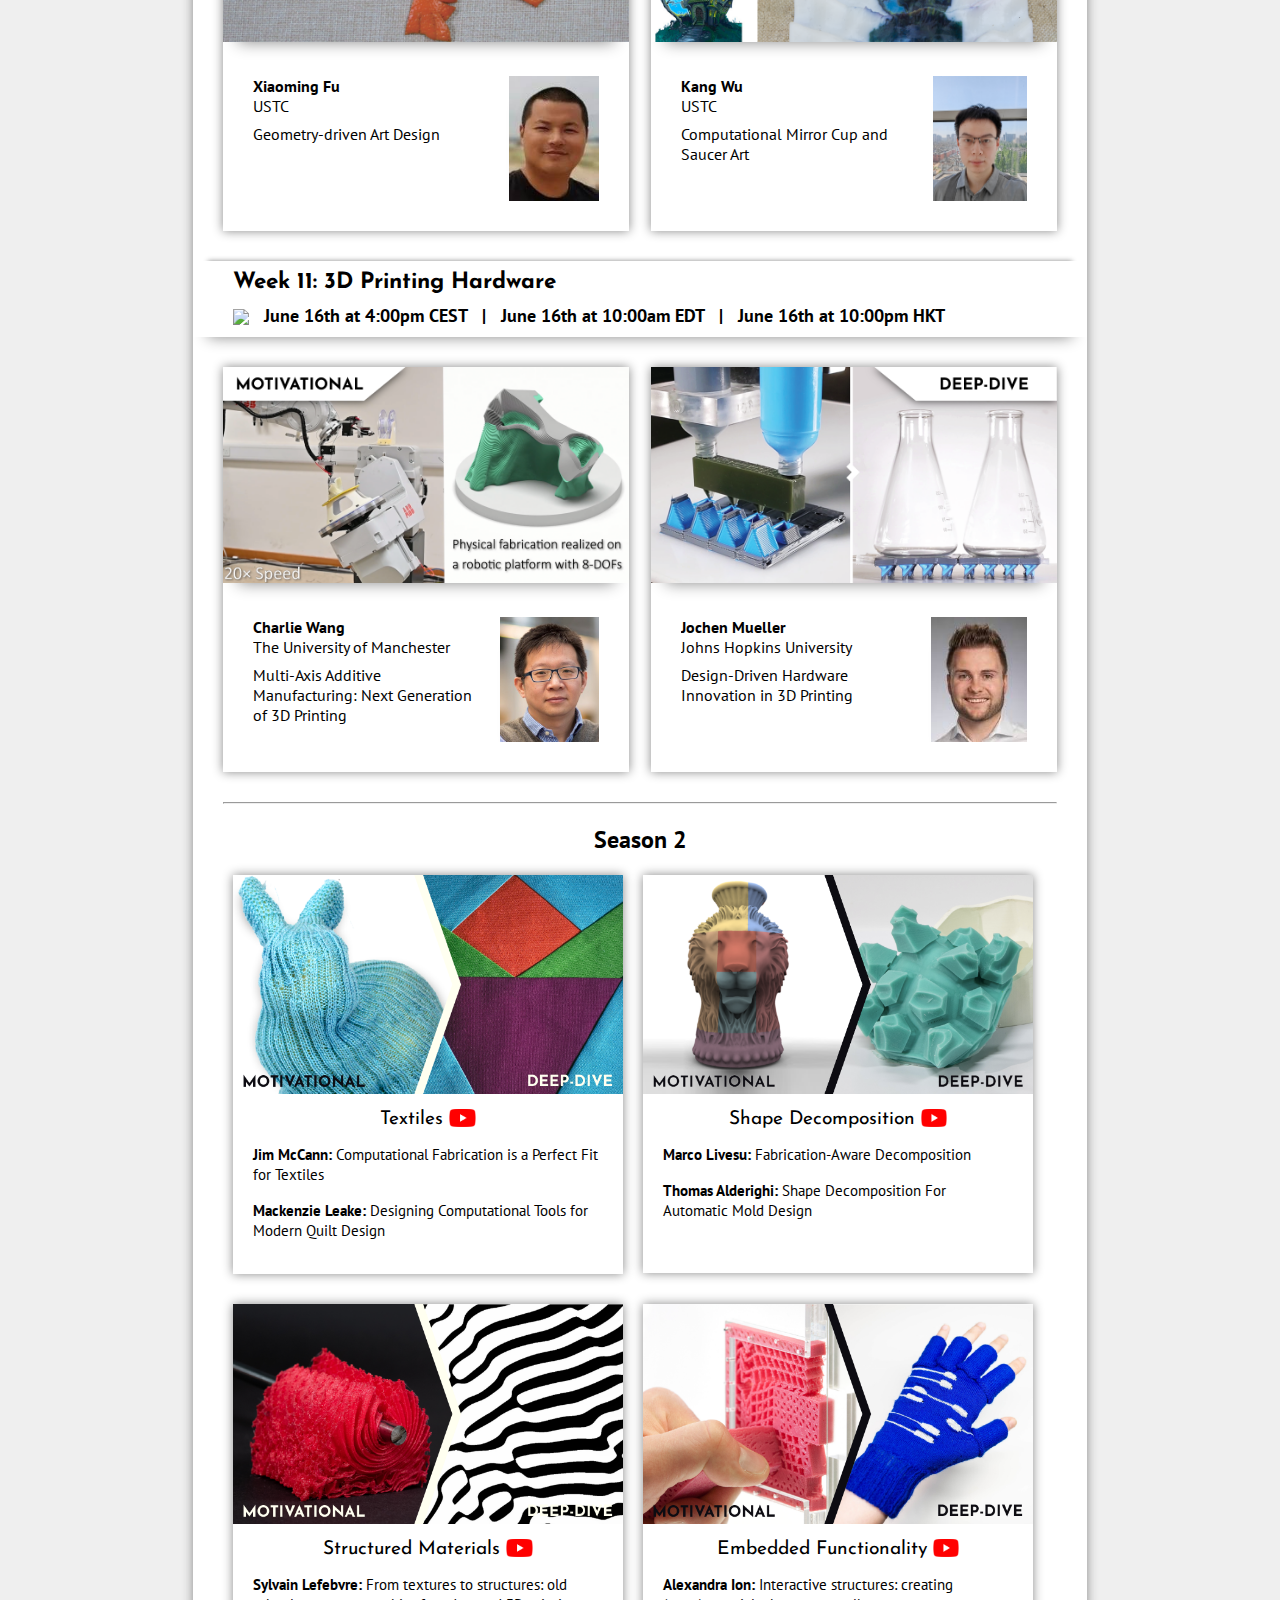
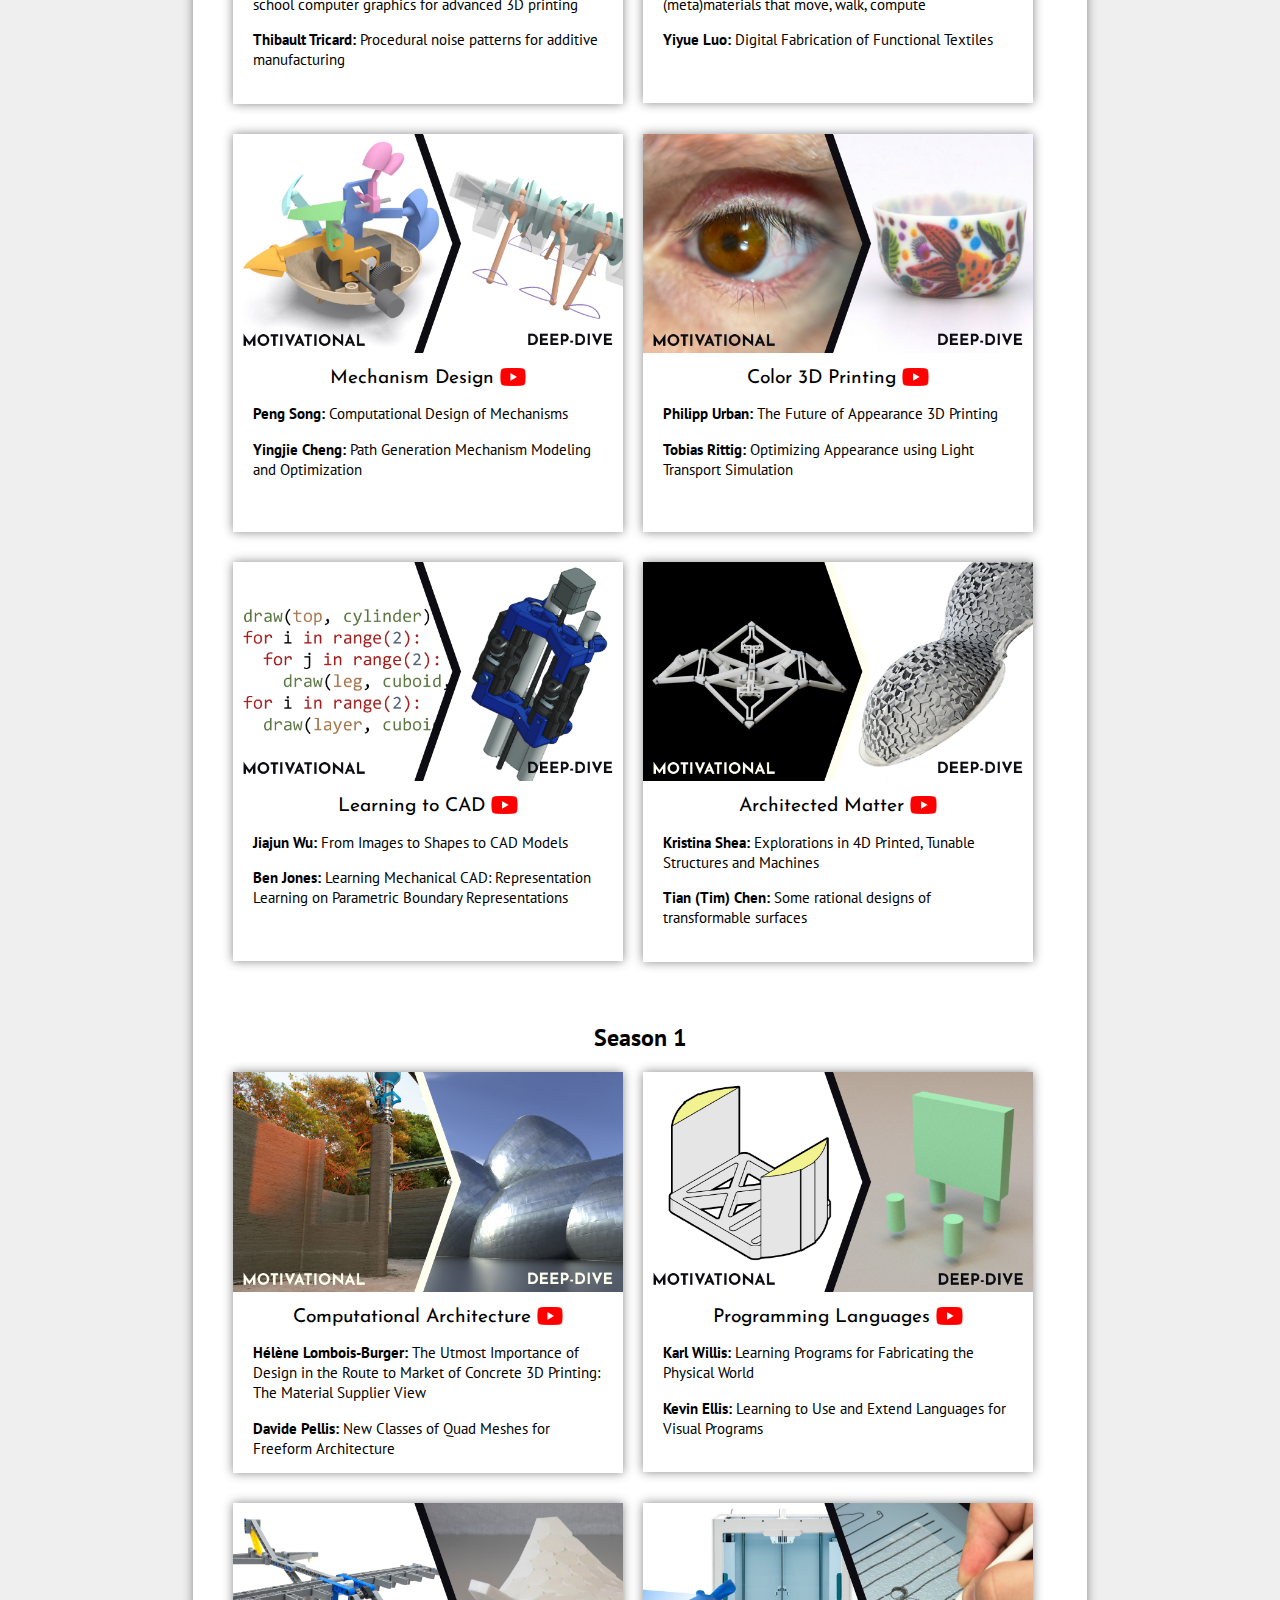
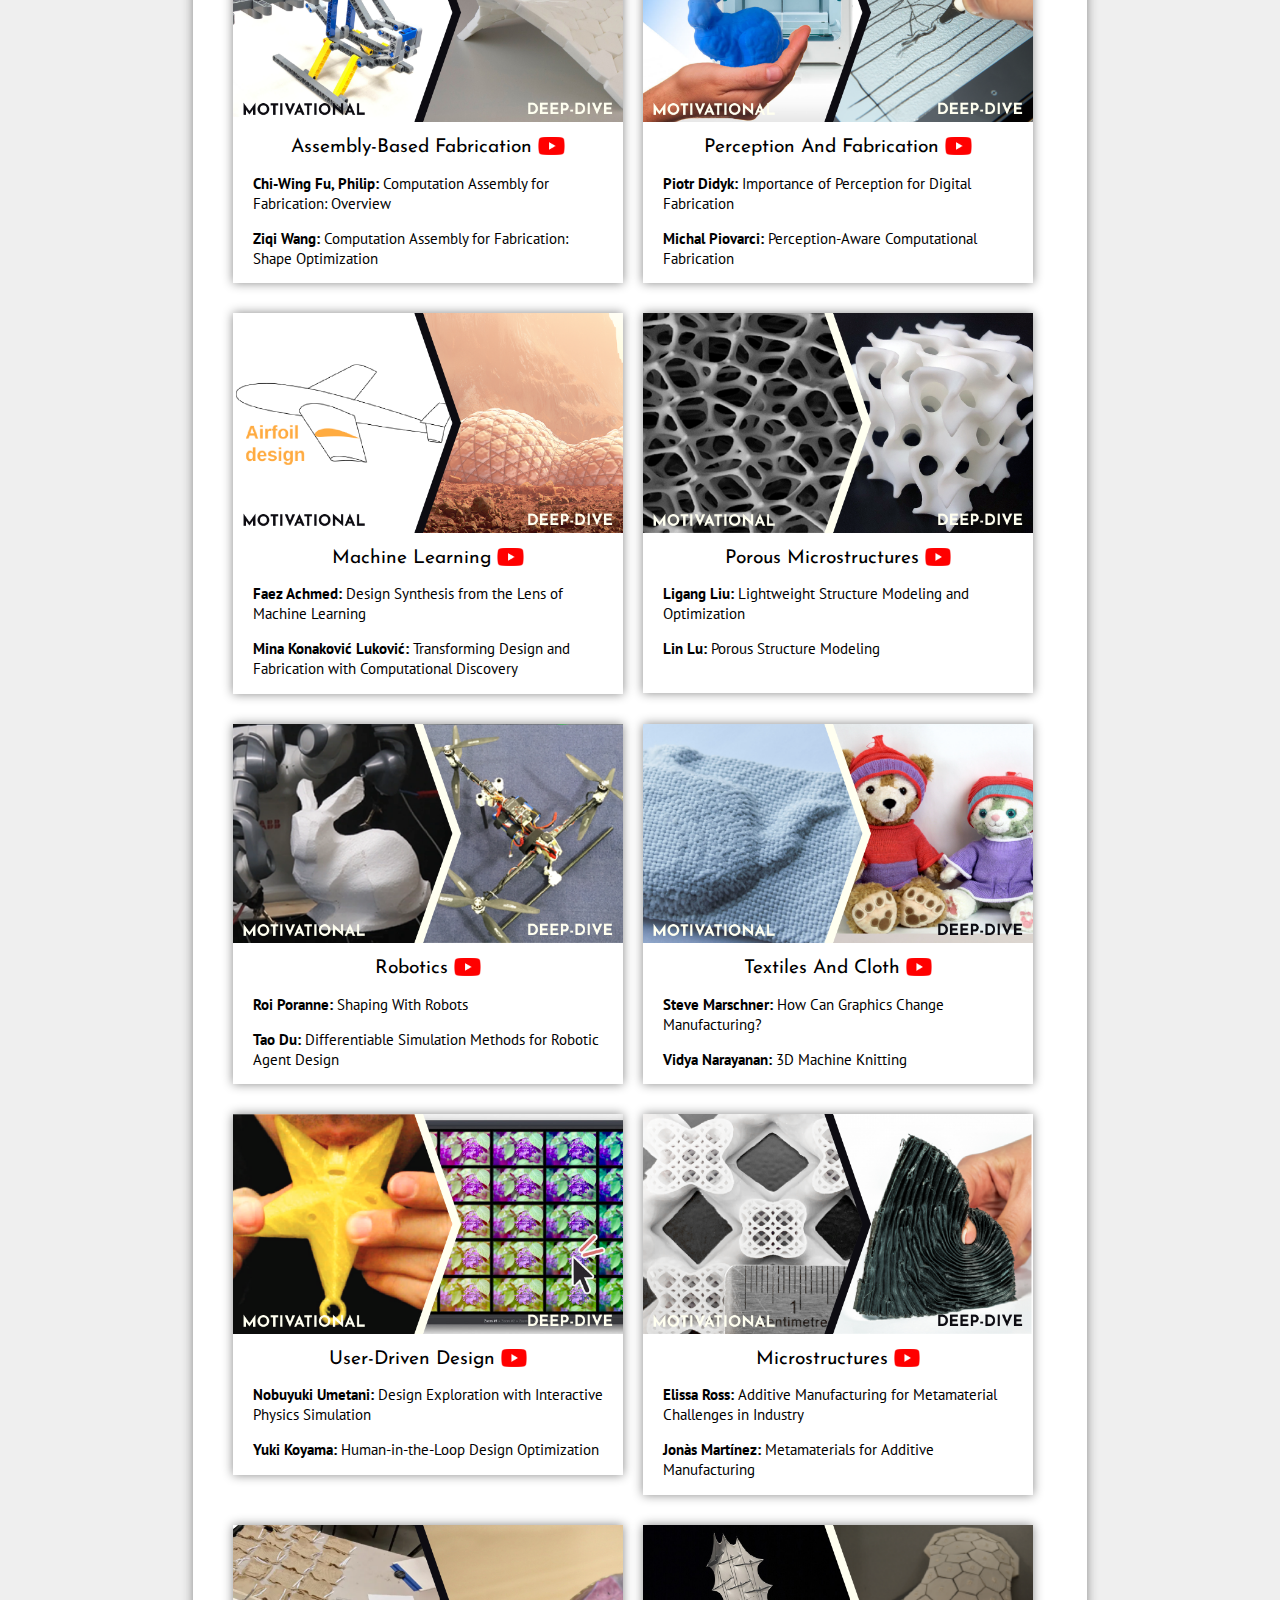
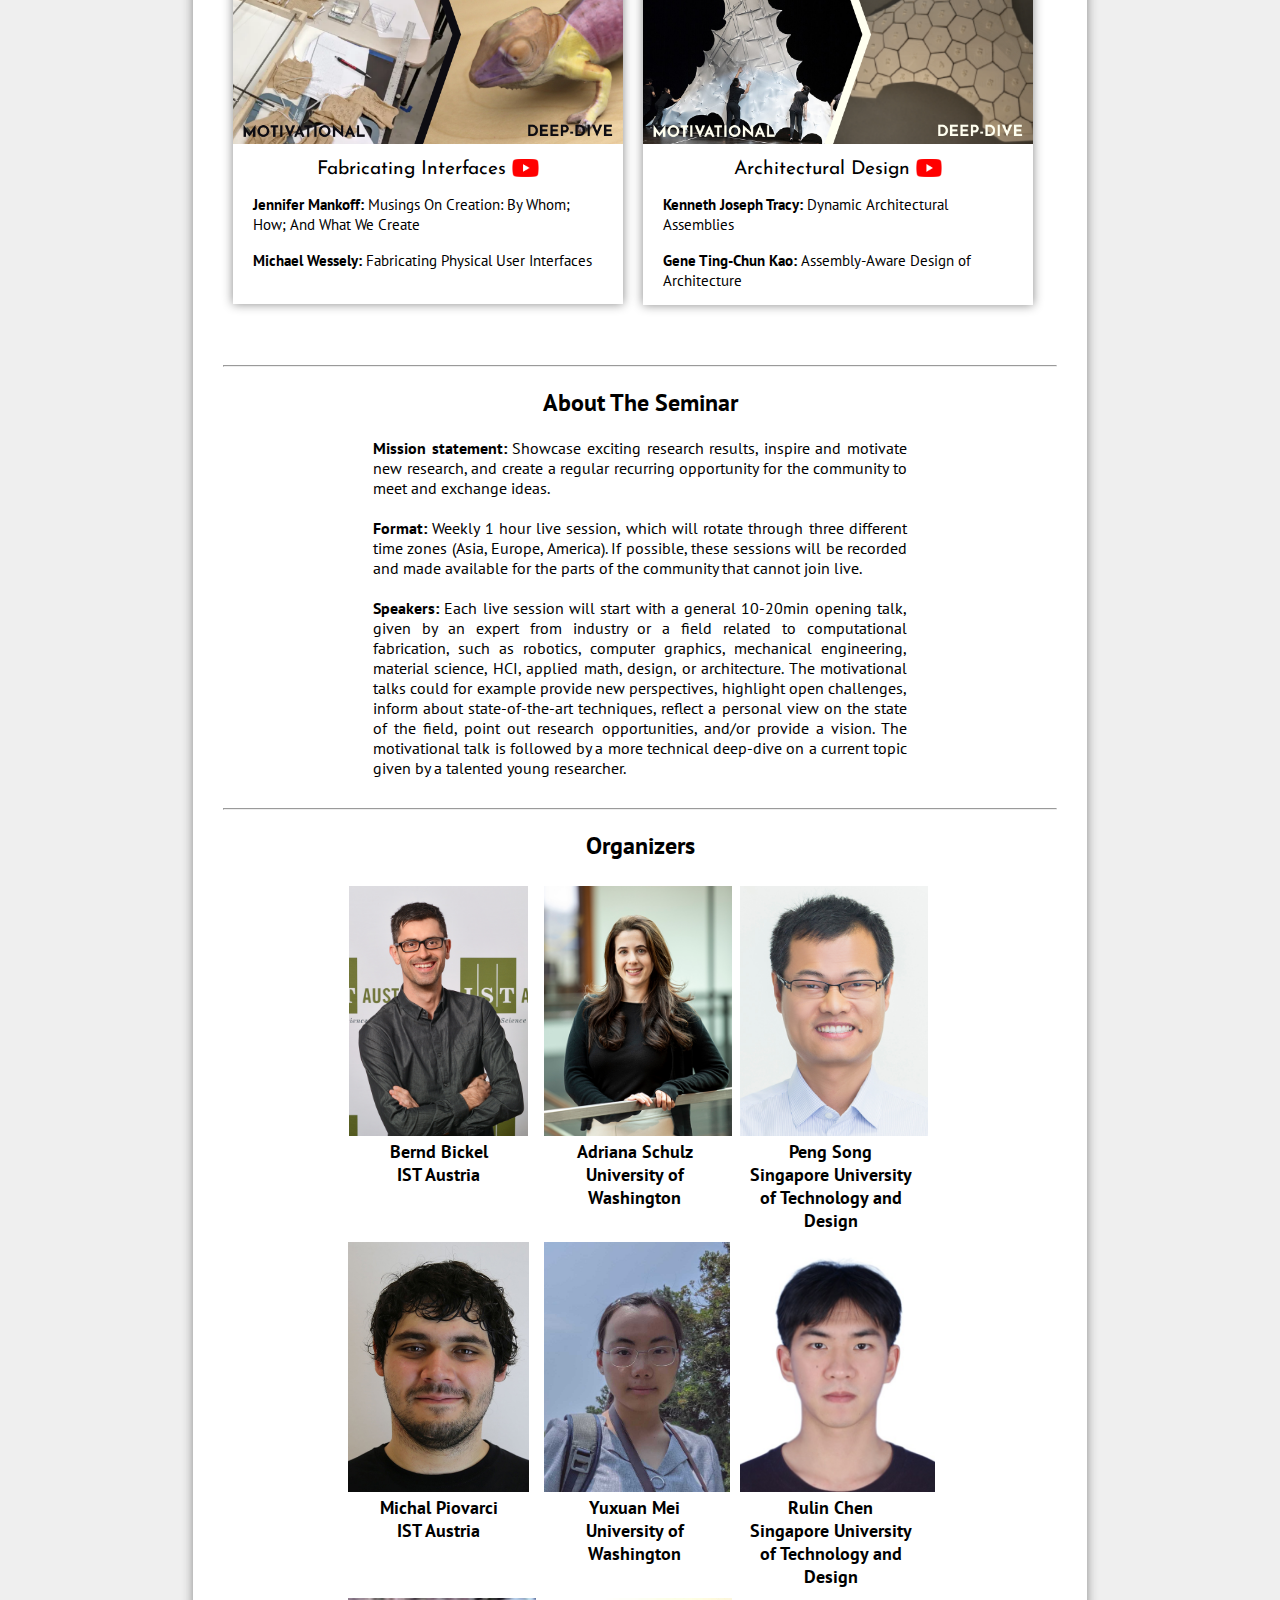
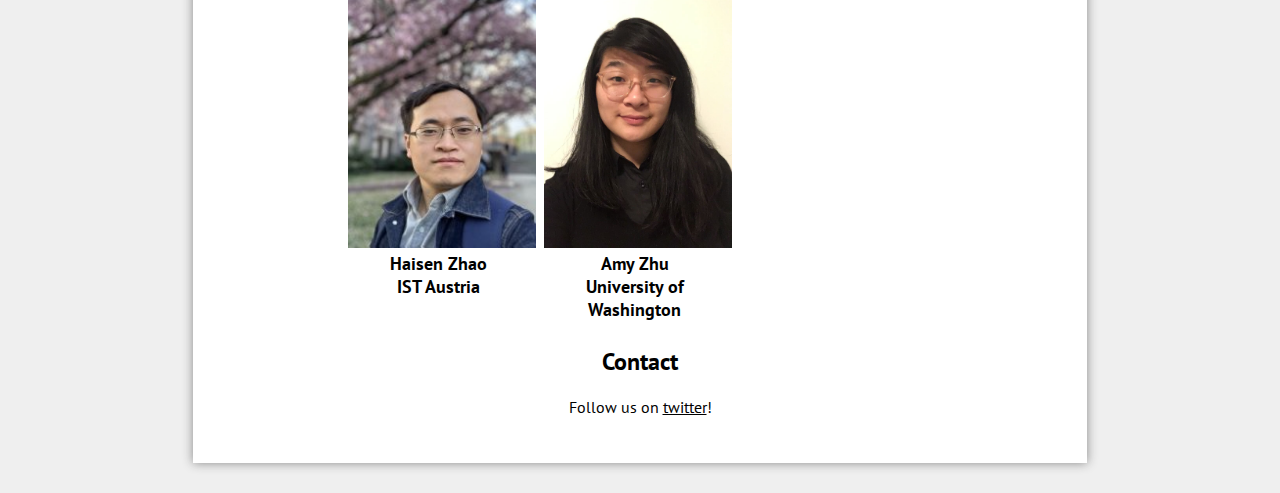
==== commit a057419b: "Update index.html" ====
--- a/index.html
+++ b/index.html
@@ -21,10 +21,10 @@
 
 
 <div class="latest">
-<h2>Next seminar on May 19th!</h2>
-<iframe width="800" height="450" src="https://www.youtube.com/embed/SjRuuNM8PzY" frameborder="0"></iframe>
+<h2>Next seminar on June 2nd!</h2>
+<iframe width="800" height="450" src="https://www.youtube.com/embed/XfFw5MSFlXU" frameborder="0"></iframe>
 		<div class="main_links">
-		  <div>Join The Talks<a href="https://youtu.be/SjRuuNM8PzY"> <img class="zoom" style="max-height: 25px;" src="images/youtube.png" /></a></div>
+		  <div>Join The Talks<a href="https://youtu.be/XfFw5MSFlXU"> <img class="zoom" style="max-height: 25px;" src="images/youtube.png" /></a></div>
 		</div>
 		<div class="main_links">
 <div>Add to your calendar&nbsp;<a href="https://calendar.google.com/calendar/u/0/embed?mode=AGENDA&src=fabrication.seminar%40gmail.com"><img src="images/calendar.png" /></a></div>
@@ -34,44 +34,6 @@
 
 <div class="row">  
 
-<!--Start of One Week Seminar-->
-<div class="small_header">
-  <div class="left">
-    Week 8: Architected Matter
-  </div>
-  <div class="right">
-    <a href="https://calendar.google.com/calendar/u/0/embed?mode=AGENDA&src=fabrication.seminar%40gmail.com"><img src="images/calendar.png" /></a>&nbsp;&nbsp;
-    May 19th at 2:00pm CEST &nbsp;&nbsp;|&nbsp;&nbsp; May 19th at 8:00am EDT &nbsp;&nbsp;|&nbsp;&nbsp; May 19th at 8:00pm HKT
-  </div>
-</div>
-<div style="clear: both"></div>
-
-<div class="talks">
-  <div class="motivational">
-      <a href="https://mavt.ethz.ch/people/person-detail.shea.html"><img src="images/kristina-talk.png" /></a>
-      <div class="info">
-          <div>
-            <a href="https://mavt.ethz.ch/people/person-detail.shea.html"><div class="name">Kristina Shea</div></a>
-            <div class="affiliation">ETH Zurich</div>
-            <div class="title">Explorations in 4D Printed, Tunable Structures and Machines</div>
-          </div>
-          <a href="https://mavt.ethz.ch/people/person-detail.shea.html"><img src="images/Kristina.jpeg" /></a>
-      </div>
-  </div>
-  <div class="deepdive">
-    <a href="https://aim.me.uh.edu/"><img src="images/tian_talk.png" /></a>
-    <div class="info">
-        <div>
-            <a href="https://aim.me.uh.edu/"><div class="name">Tian (Tim) Chen</div></a>
-            <div class="affiliation">University of Houston</div>
-            <div class="title">Some rational designs of transformable surfaces</div>
-        </div>
-        <a href="https://aim.me.uh.edu/"><img src="images/chen_tian.jpg" /></a>
-    </div>
-  </div>
-</div>
-<div style="clear: both"></div> 
-<!--End of One Week Seminar -->
 
 
 
@@ -272,9 +234,19 @@
     <p><b><a href="https://homes.cs.washington.edu/~benjones//">Ben Jones</a>:</b> Learning Mechanical CAD: Representation Learning on Parametric Boundary Representations</p>
     <br/> <br/>
   </div>
+
+  <div class="talkim">
+    <a href="https://youtu.be/SjRuuNM8PzY"><img src="images/split-architectedmatter-01.png" /></a>
+    <a href="https://youtu.be/SjRuuNM8PzY"><div>Architected Matter <img style="max-height: 18px;" src="images/youtube2.png" /></div></a>
+    <p><b><a href="https://mavt.ethz.ch/people/person-detail.shea.html">Kristina Shea</a>:</b> Explorations in 4D Printed, Tunable Structures and Machines</p>
+    <p><b><a href="https://aim.me.uh.edu/">Tian (Tim) Chen</a>:</b> Some rational designs of transformable surfaces</p>
+    <br/>
+  </div>
  
   <div style="clear: both"></div>  
 </div>
+
+
 
 <div class="pasttalks">
 	  <h2>Season 1</h2>
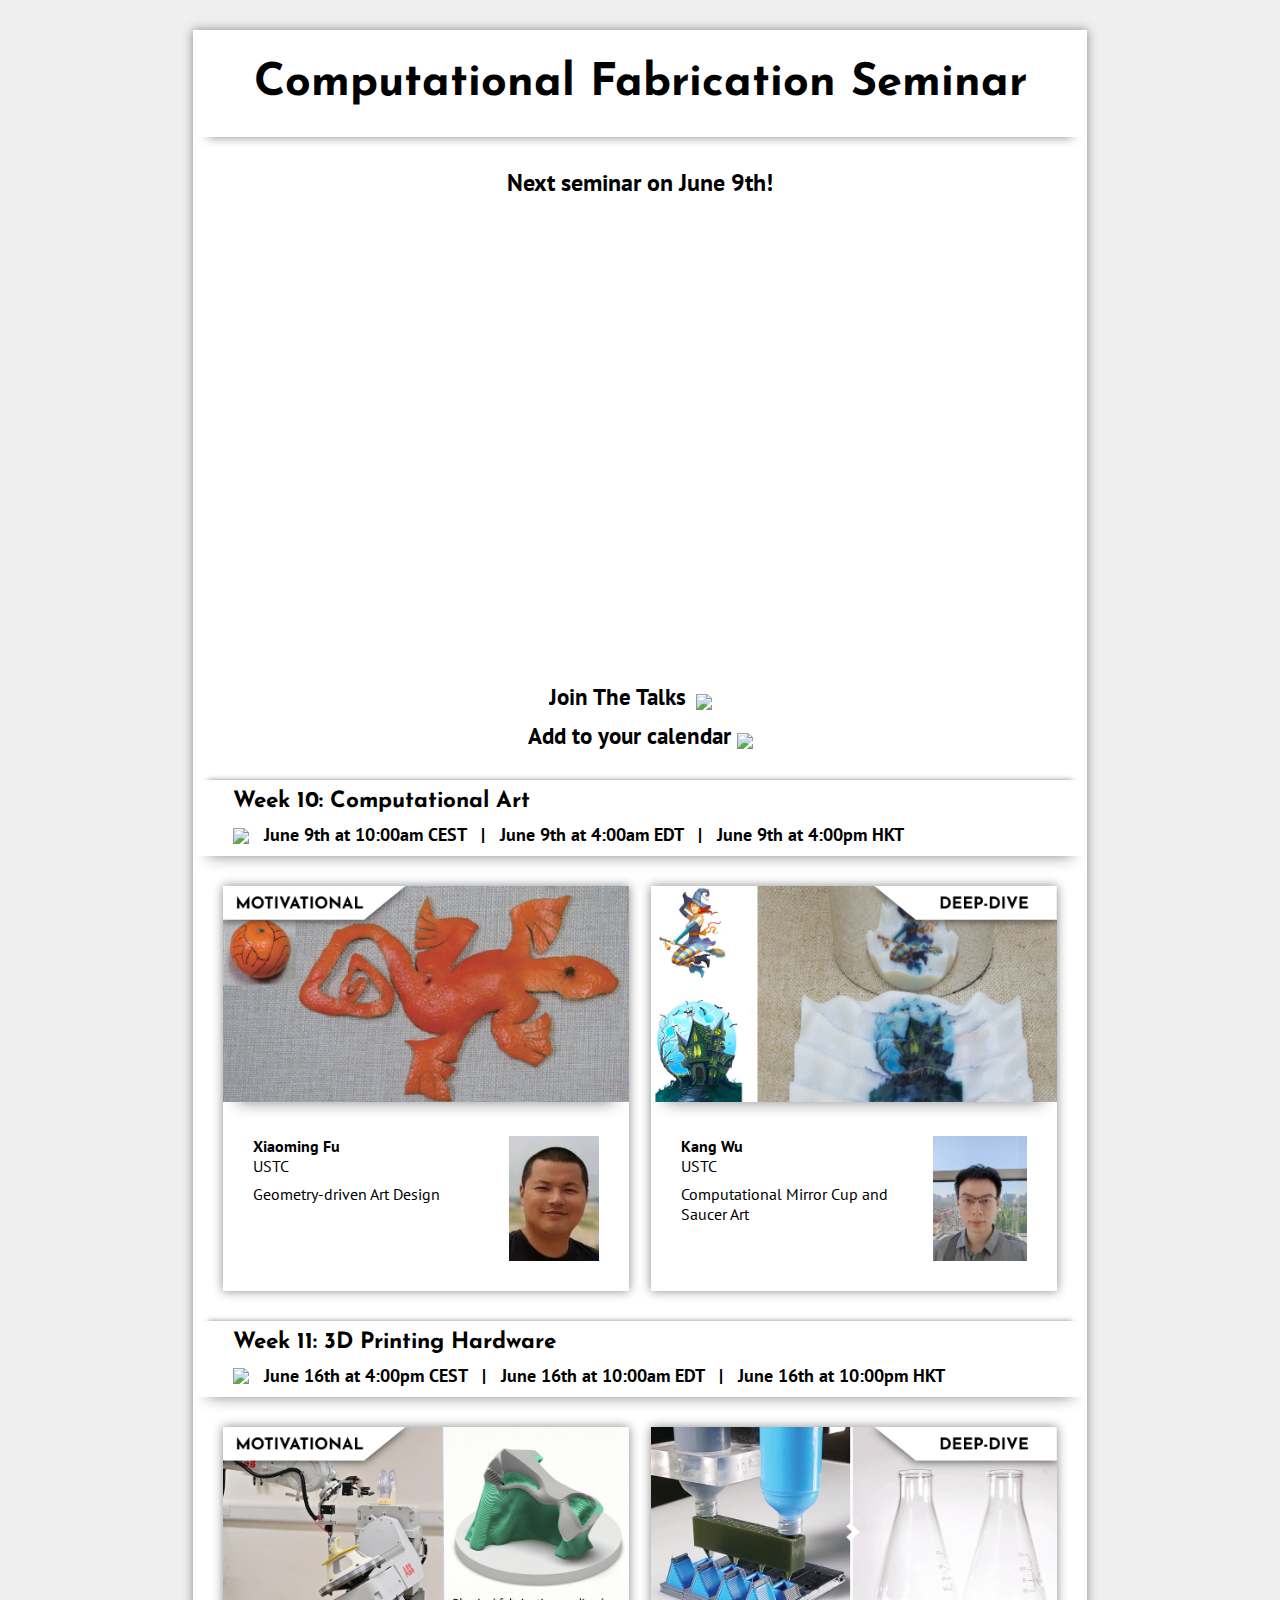
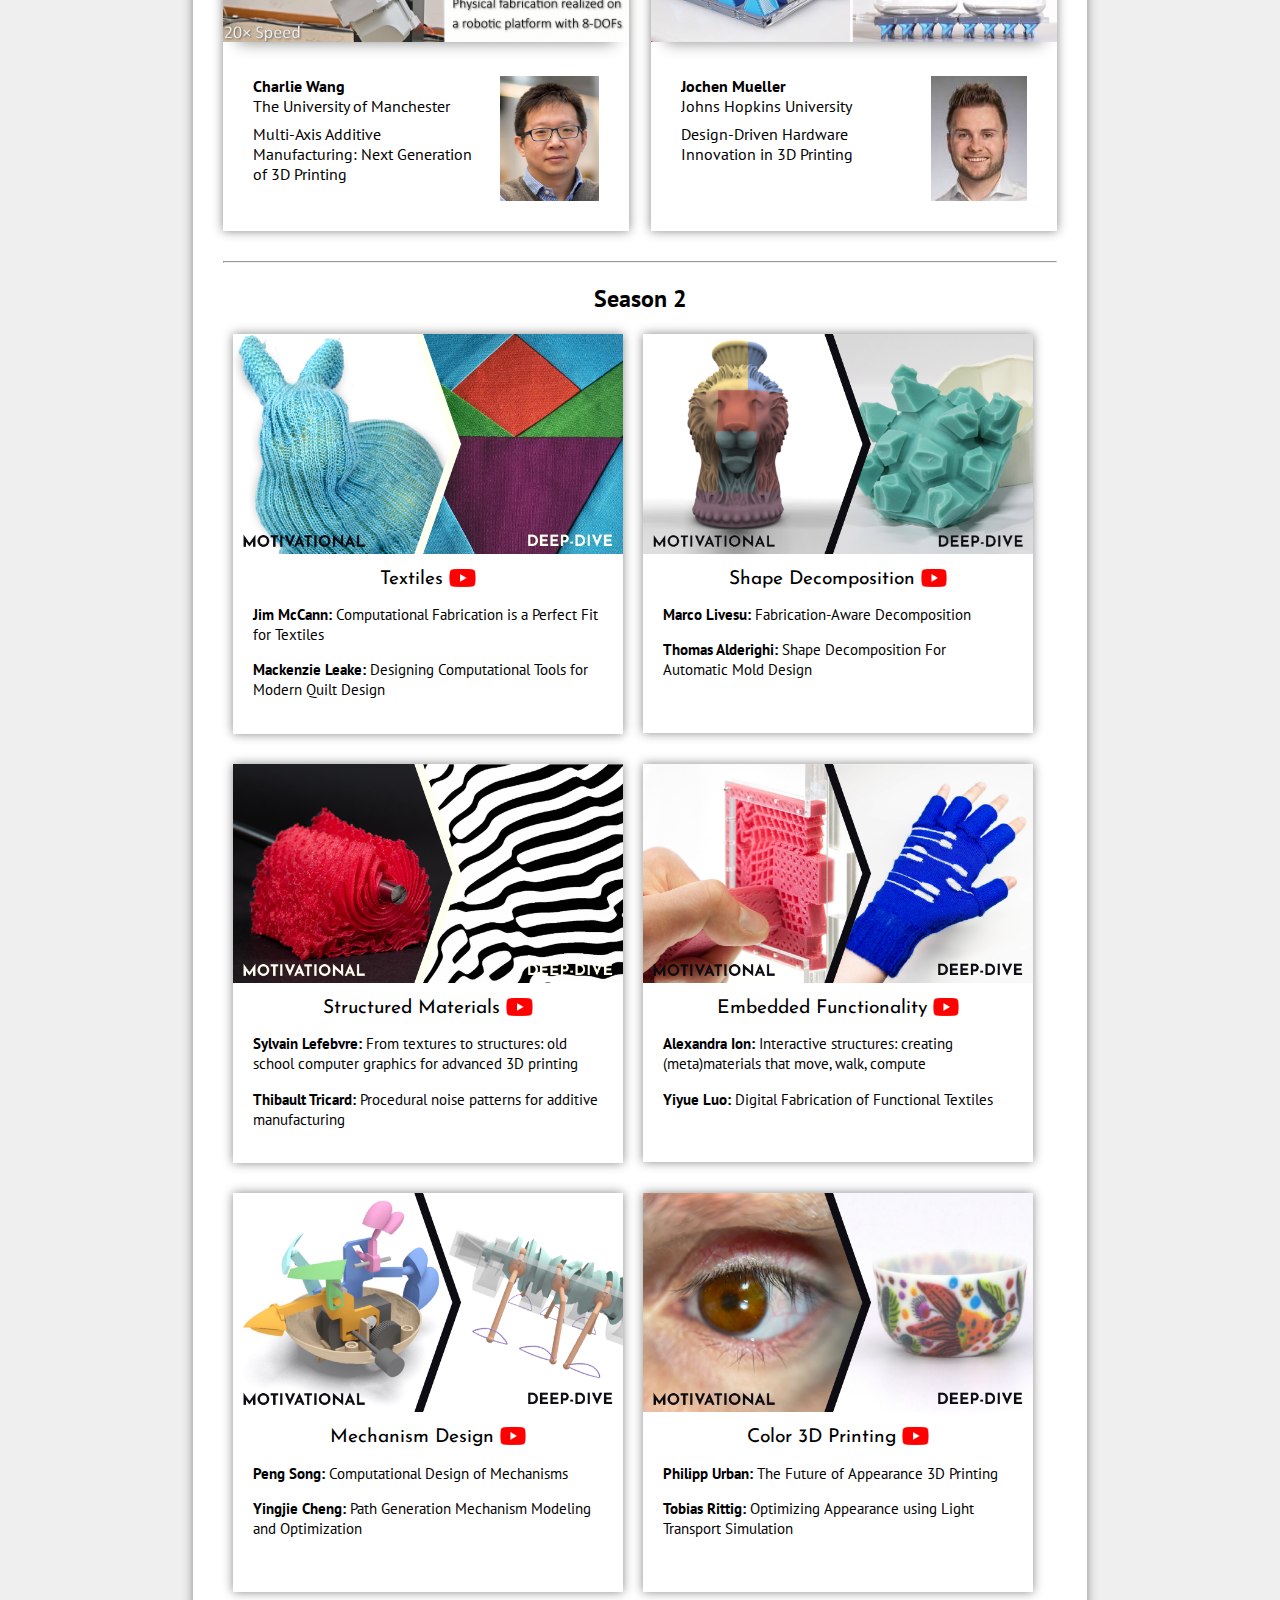
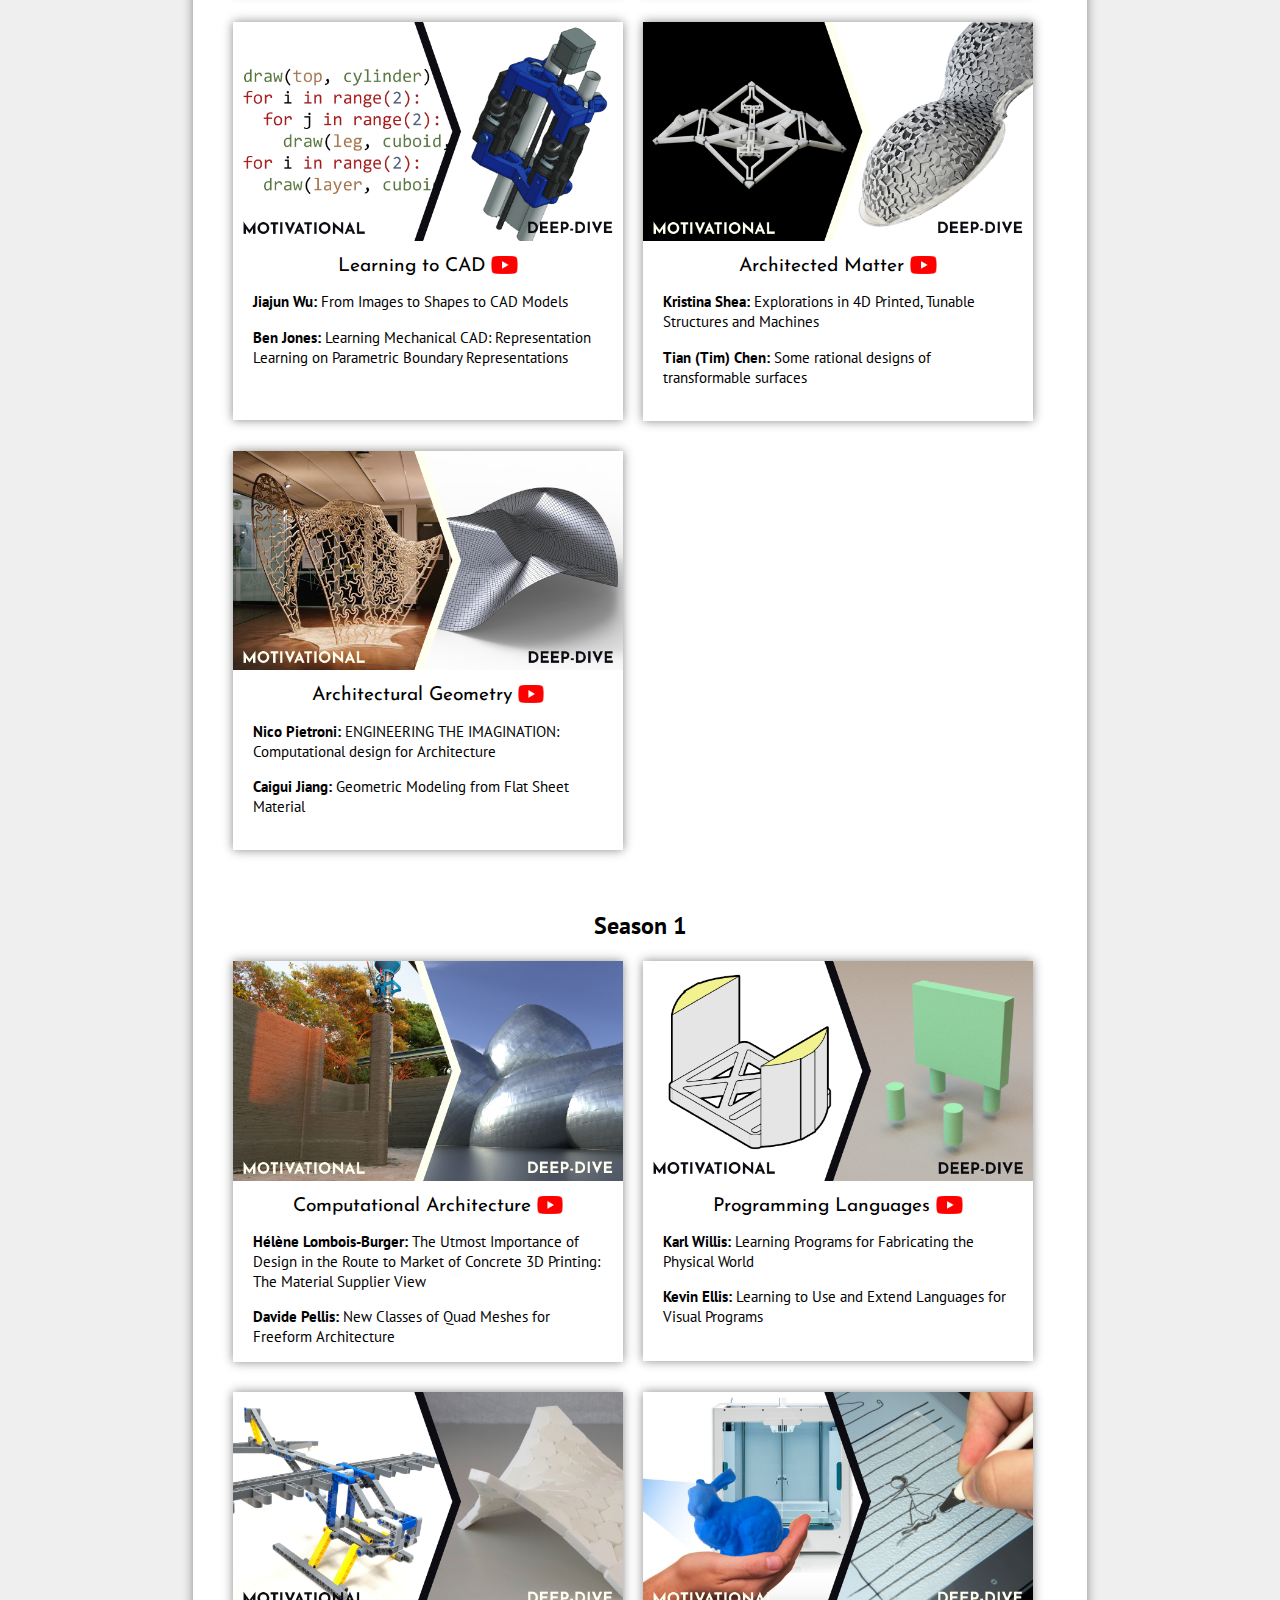
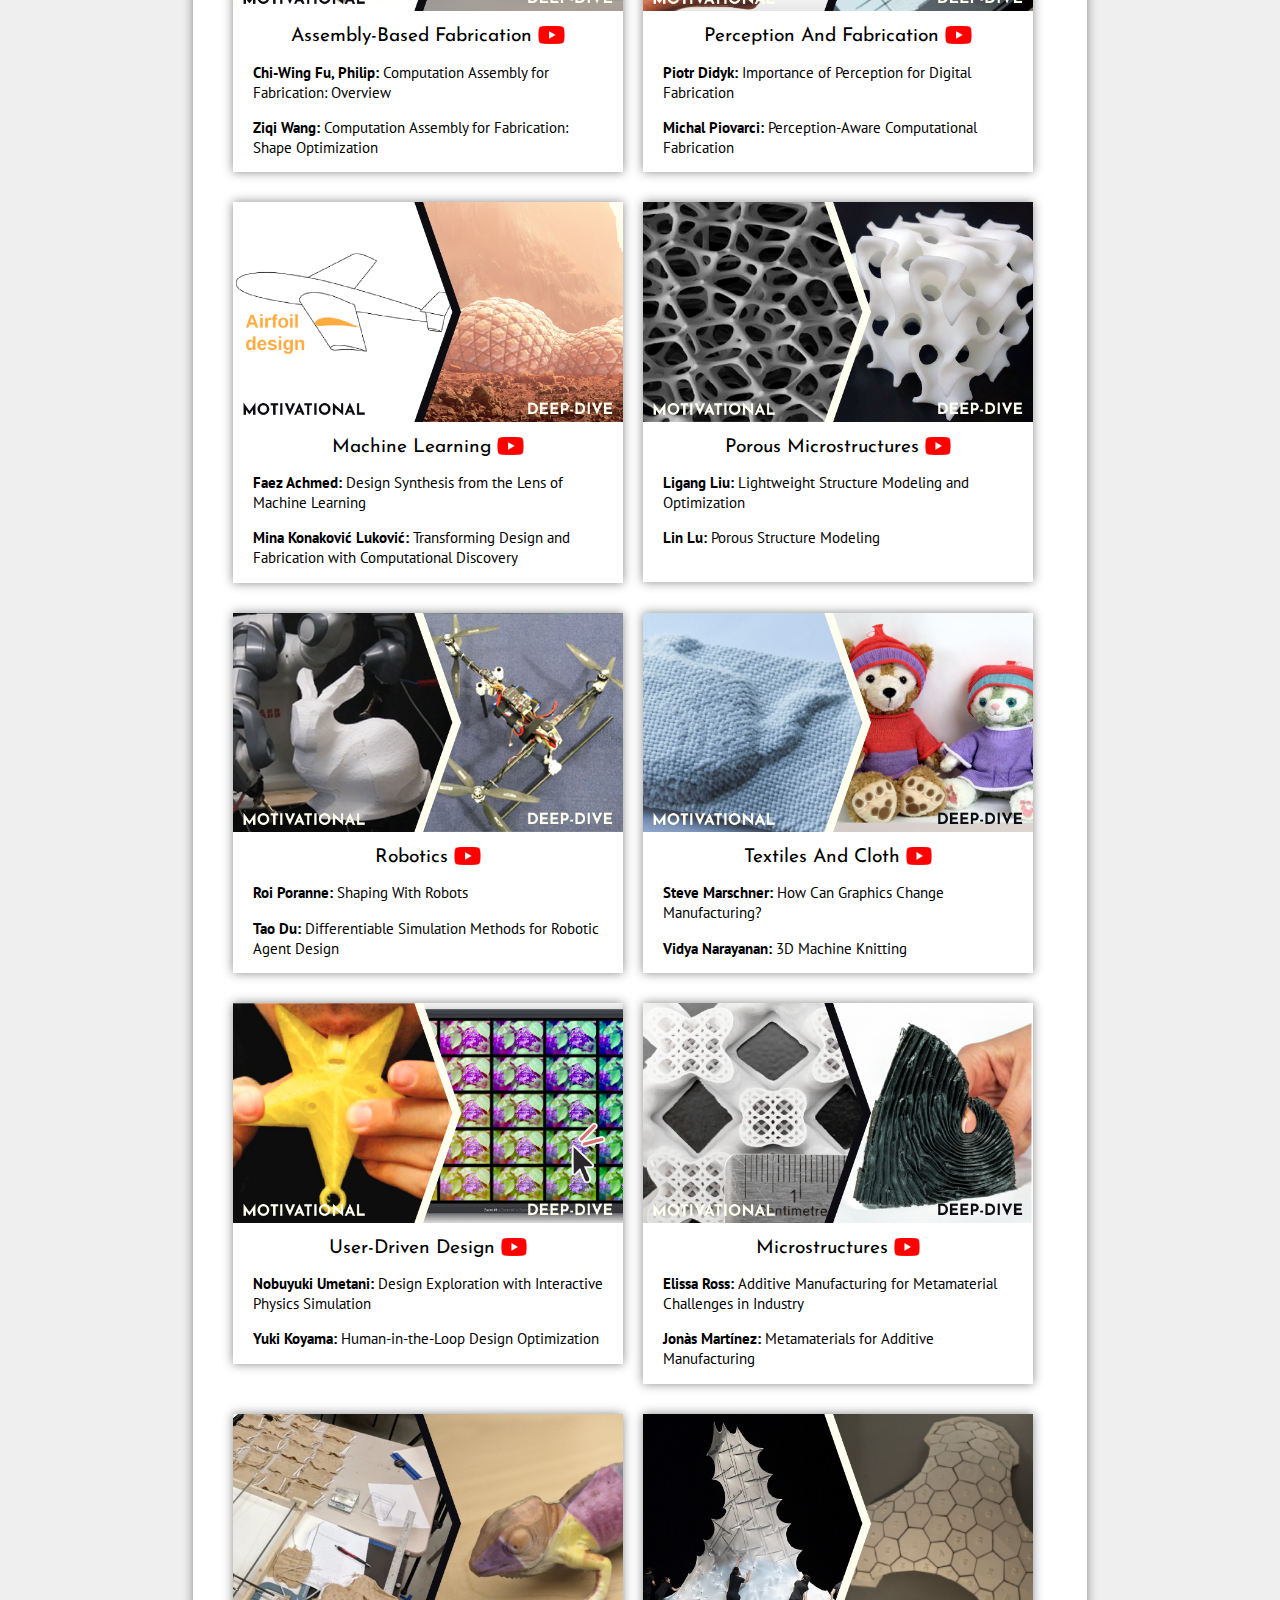
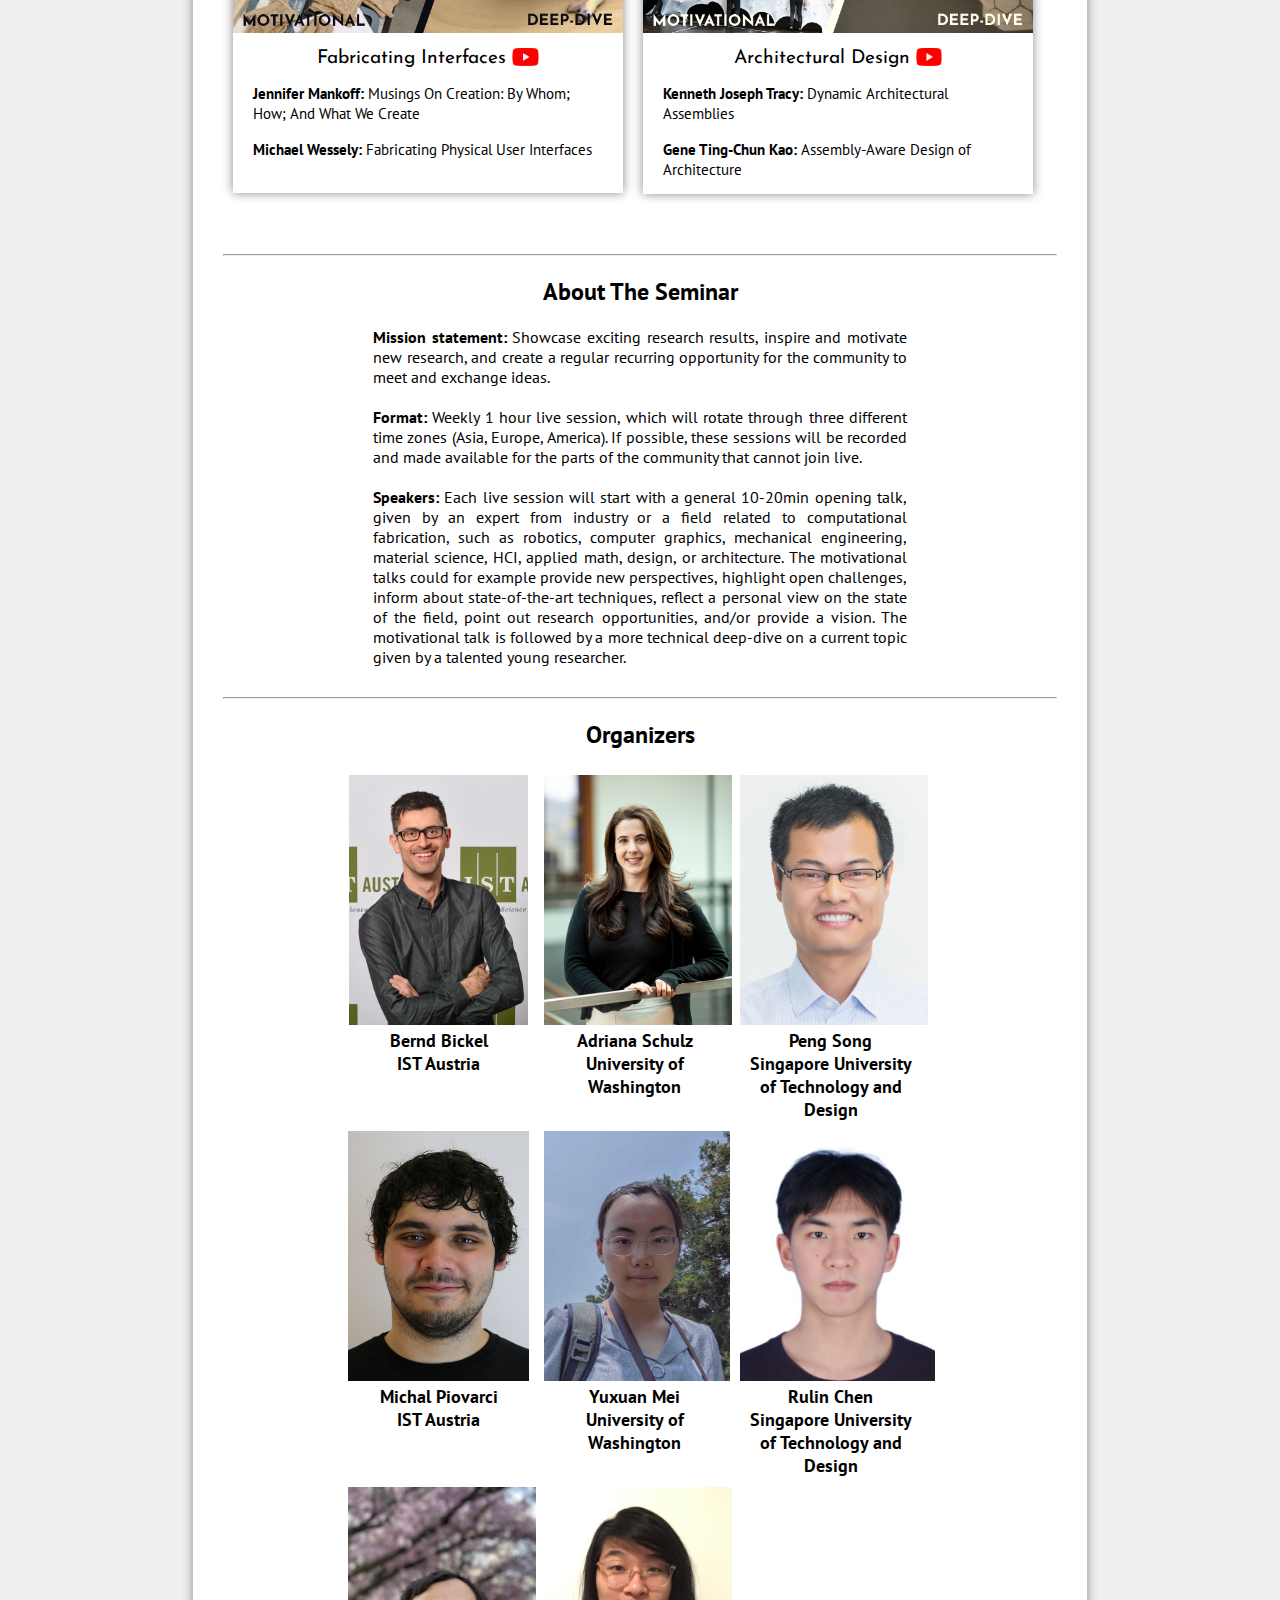
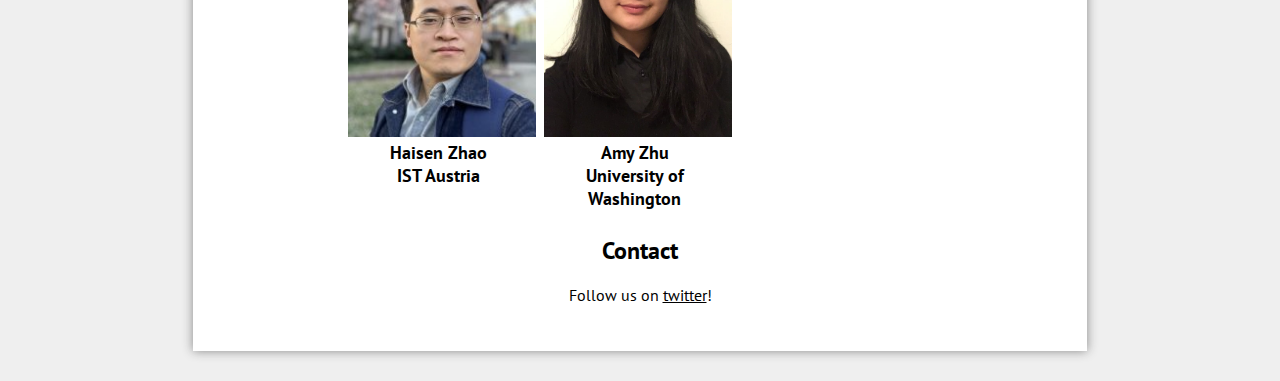
==== commit f34f7b7c: "update" ====
--- a/index.html
+++ b/index.html
@@ -21,10 +21,10 @@
 
 
 <div class="latest">
-<h2>Next seminar on June 2nd!</h2>
-<iframe width="800" height="450" src="https://www.youtube.com/embed/XfFw5MSFlXU" frameborder="0"></iframe>
+<h2>Next seminar on June 9th!</h2>
+<iframe width="800" height="450" src="https://www.youtube.com/embed/t4eU1yo5lJ0" frameborder="0"></iframe>
 		<div class="main_links">
-		  <div>Join The Talks<a href="https://youtu.be/XfFw5MSFlXU"> <img class="zoom" style="max-height: 25px;" src="images/youtube.png" /></a></div>
+		  <div>Join The Talks<a href="https://youtu.be/t4eU1yo5lJ0"> <img class="zoom" style="max-height: 25px;" src="images/youtube.png" /></a></div>
 		</div>
 		<div class="main_links">
 <div>Add to your calendar&nbsp;<a href="https://calendar.google.com/calendar/u/0/embed?mode=AGENDA&src=fabrication.seminar%40gmail.com"><img src="images/calendar.png" /></a></div>
@@ -38,44 +38,6 @@
 
 
 
-<!--Start of One Week Seminar-->
-<div class="small_header">
-  <div class="left">
-    Week 9: Architectural Geometry
-  </div>
-  <div class="right">
-    <a href="https://calendar.google.com/calendar/u/0/embed?mode=AGENDA&src=fabrication.seminar%40gmail.com"><img src="images/calendar.png" /></a>&nbsp;&nbsp;
-    June 2nd at 10:00am CEST &nbsp;&nbsp;|&nbsp;&nbsp; June 2nd at 4:00am EDT &nbsp;&nbsp;|&nbsp;&nbsp; June 2nd at 4:00pm HKT
-  </div>
-</div>
-<div style="clear: both"></div>
-
-<div class="talks">
-  <div class="motivational">
-      <a href="https://www.nicopietroni.com/"><img src="images/nico-talk.png" /></a>
-      <div class="info">
-          <div>
-            <a href="https://www.nicopietroni.com/"><div class="name">Nico Pietroni</div></a>
-            <div class="affiliation">University of Technology Sydney</div>
-            <div class="title">ENGINEERING THE IMAGINATION: Computational design for Architecture</div>
-          </div>
-          <a href="https://www.nicopietroni.com/"><img src="images/Nico.jpg" /></a>
-      </div>
-  </div>
-  <div class="deepdive">
-    <a href="https://caiguijiang.github.io/"><img src="images/caigui-talk.png" /></a>
-    <div class="info">
-        <div>
-            <a href="https://caiguijiang.github.io/"><div class="name">Caigui Jiang</div></a>
-            <div class="affiliation">Xi’an Jiaotong University</div>
-            <div class="title">Geometric Modeling from Flat Sheet Material</div>
-        </div>
-        <a href="https://caiguijiang.github.io/"><img src="images/caigui.jpg" /></a>
-    </div>
-  </div>
-</div>
-<div style="clear: both"></div> 
-<!--End of One Week Seminar -->
 
 
 
@@ -243,6 +205,17 @@
     <br/>
   </div>
  
+  <div style="clear: both"></div>  
+
+  <div class="talkim">
+    <a href="https://youtu.be/XfFw5MSFlXU"><img src="images/split-archgeom-01.png" /></a>
+    <a href="https://youtu.be/XfFw5MSFlXU"><div>Architectural Geometry <img style="max-height: 18px;" src="images/youtube2.png" /></div></a>
+    <p><b><a href="https://www.nicopietroni.com/">Nico Pietroni</a>:</b> ENGINEERING THE IMAGINATION: Computational design for Architecture</p>
+    <p><b><a href="https://caiguijiang.github.io/">Caigui Jiang</a>:</b> Geometric Modeling from Flat Sheet Material</p>
+    <br/>
+  </div>
+
+
   <div style="clear: both"></div>  
 </div>
 
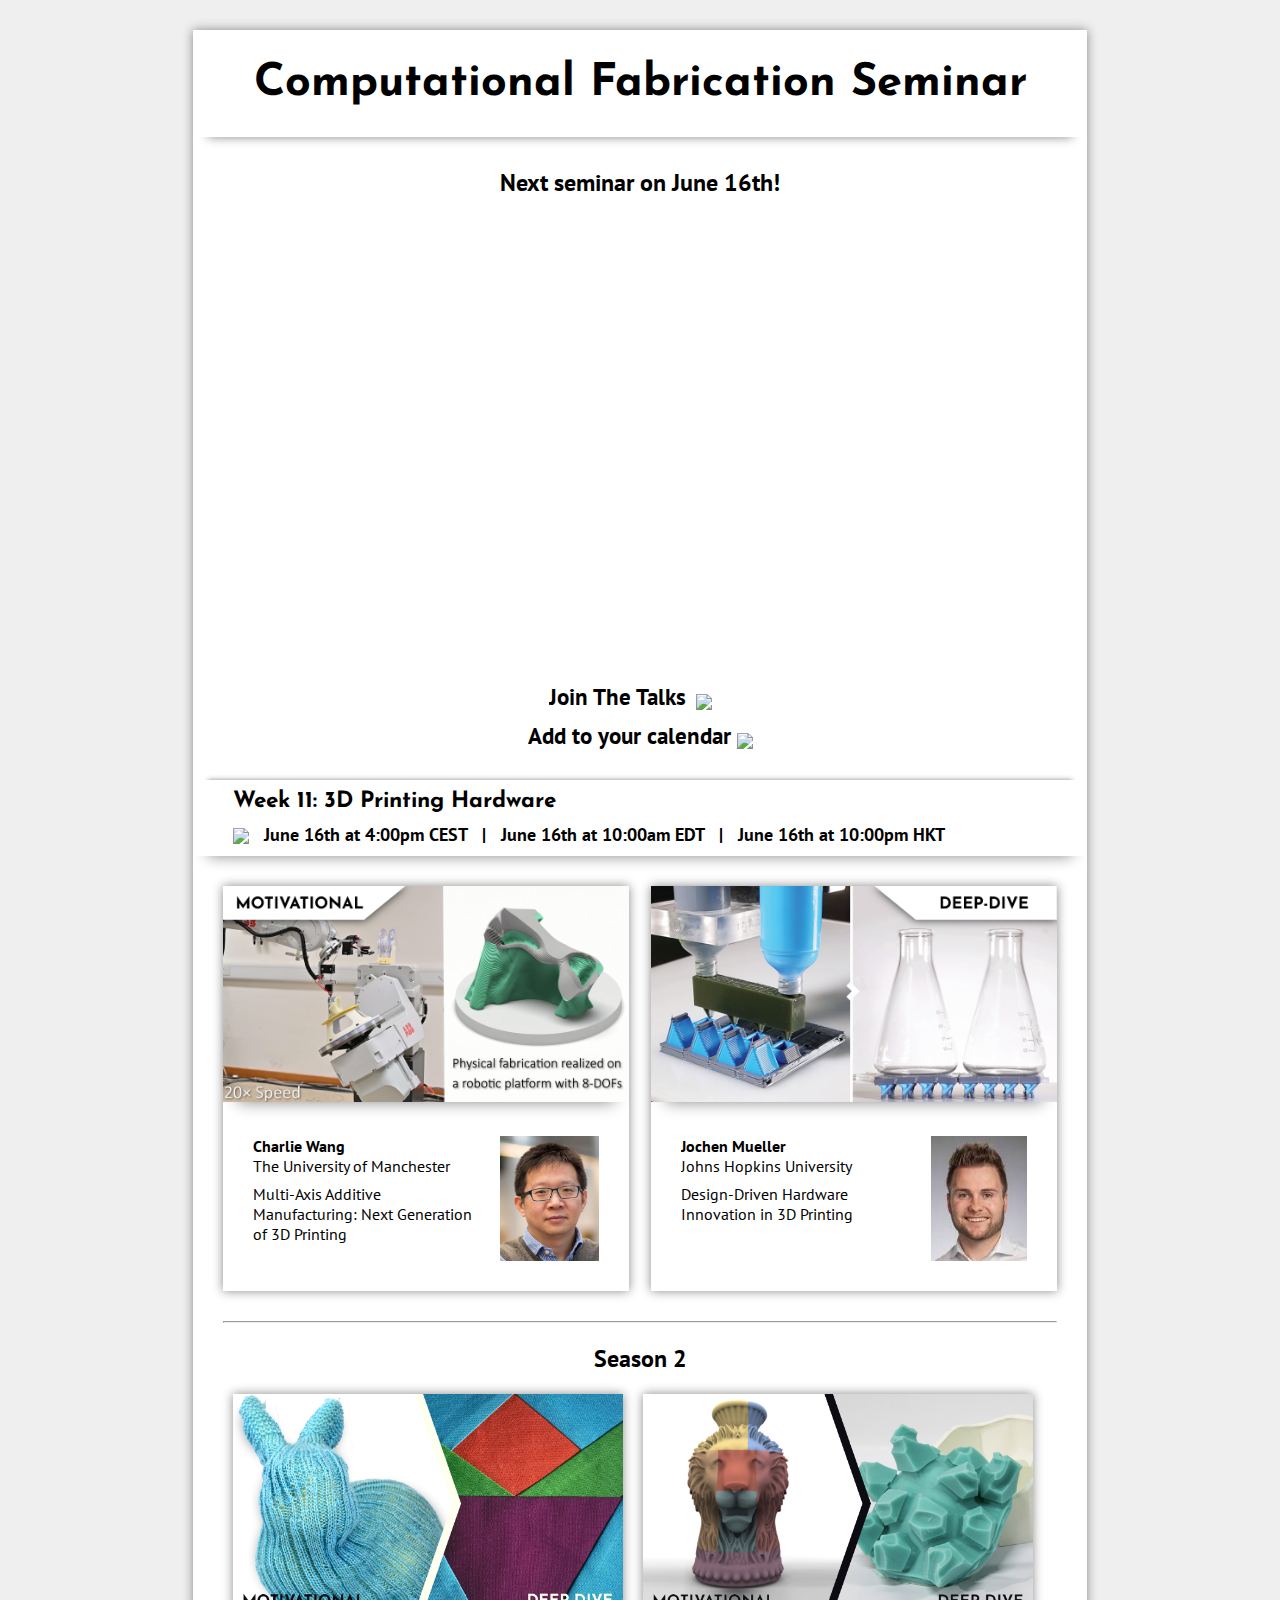
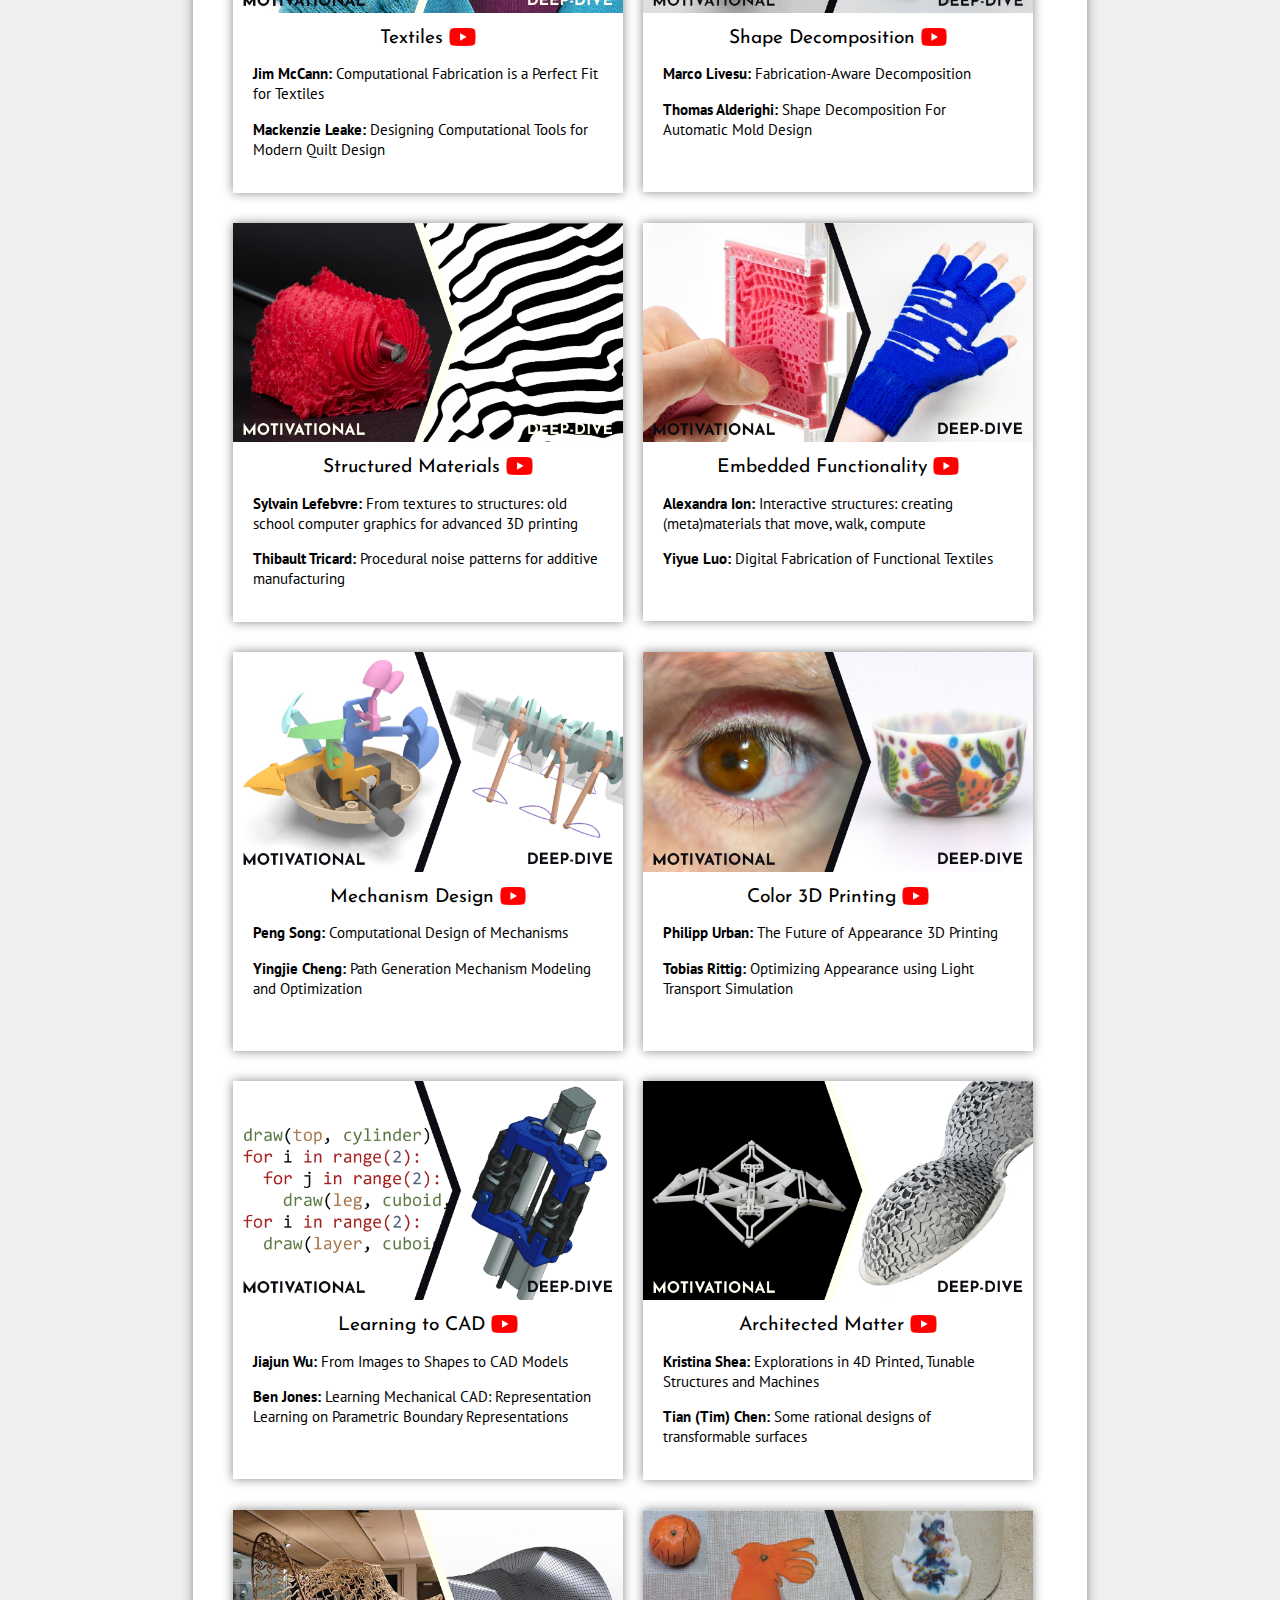
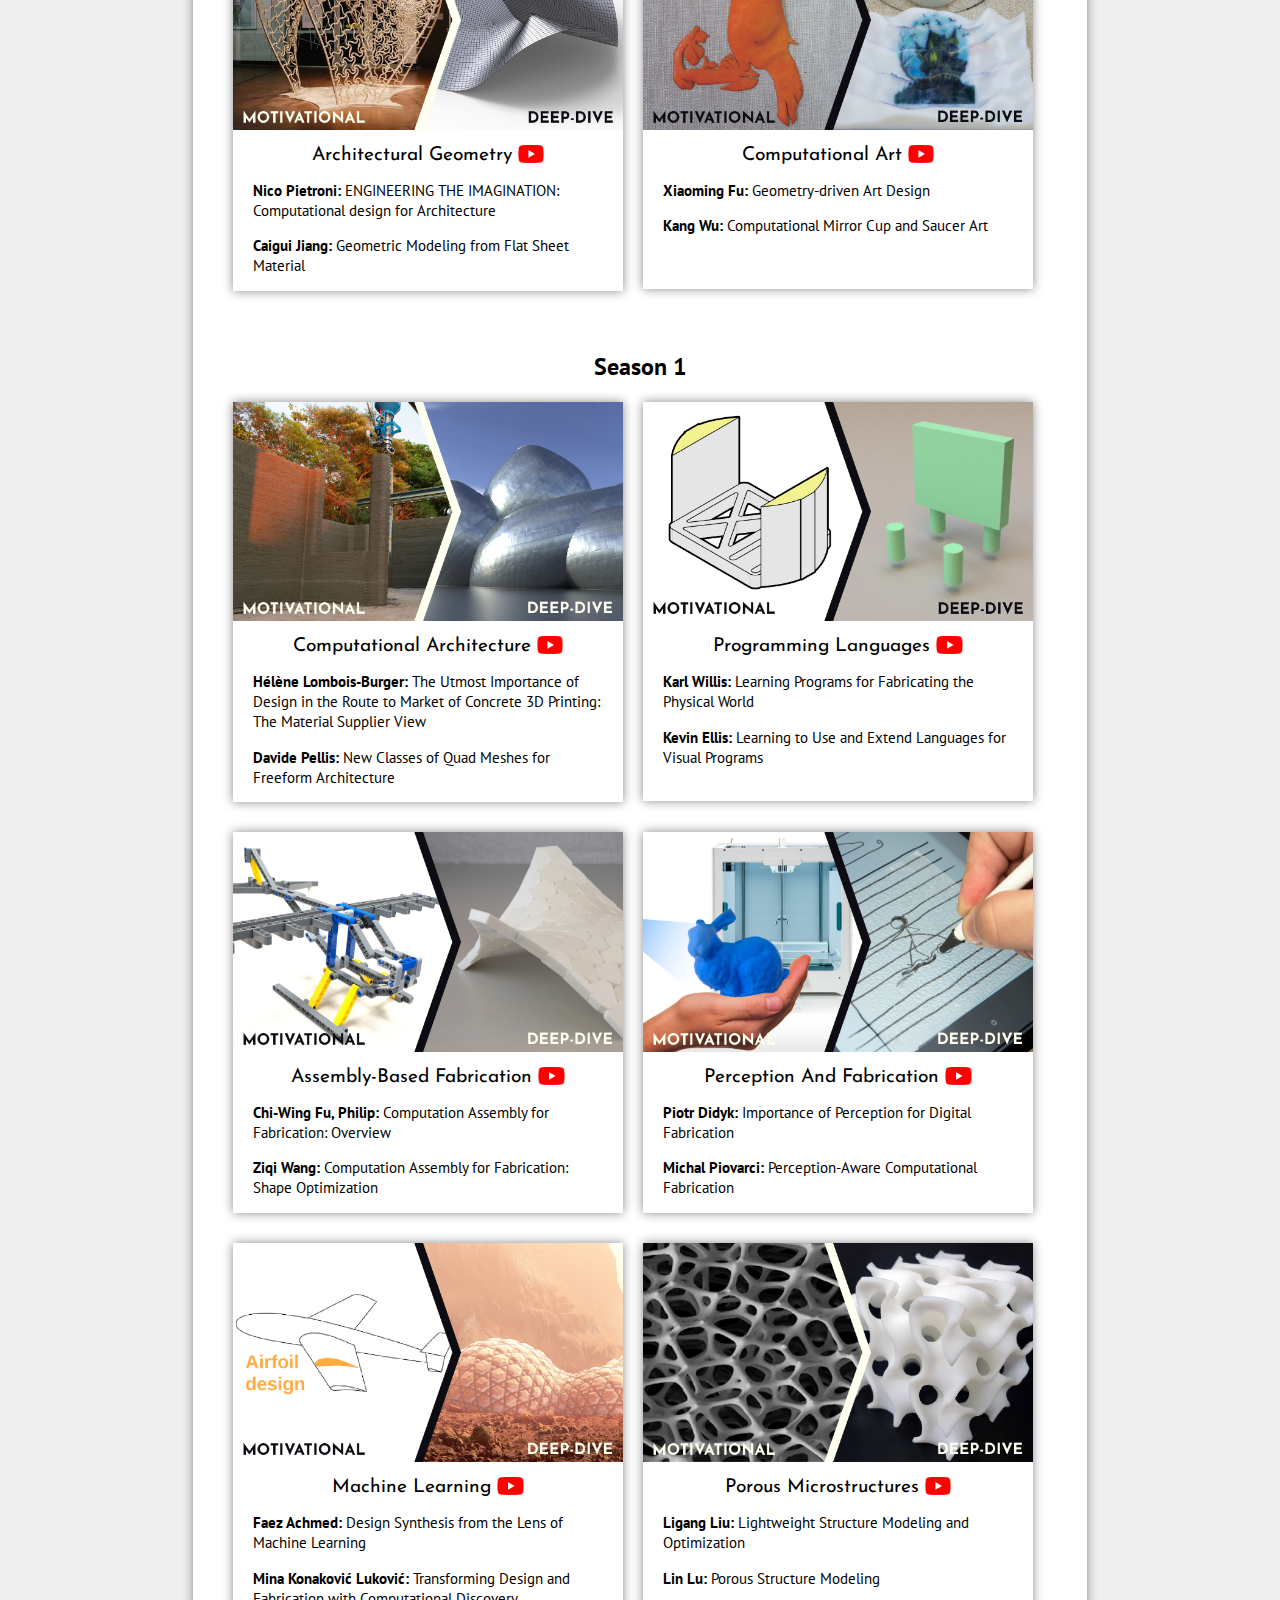
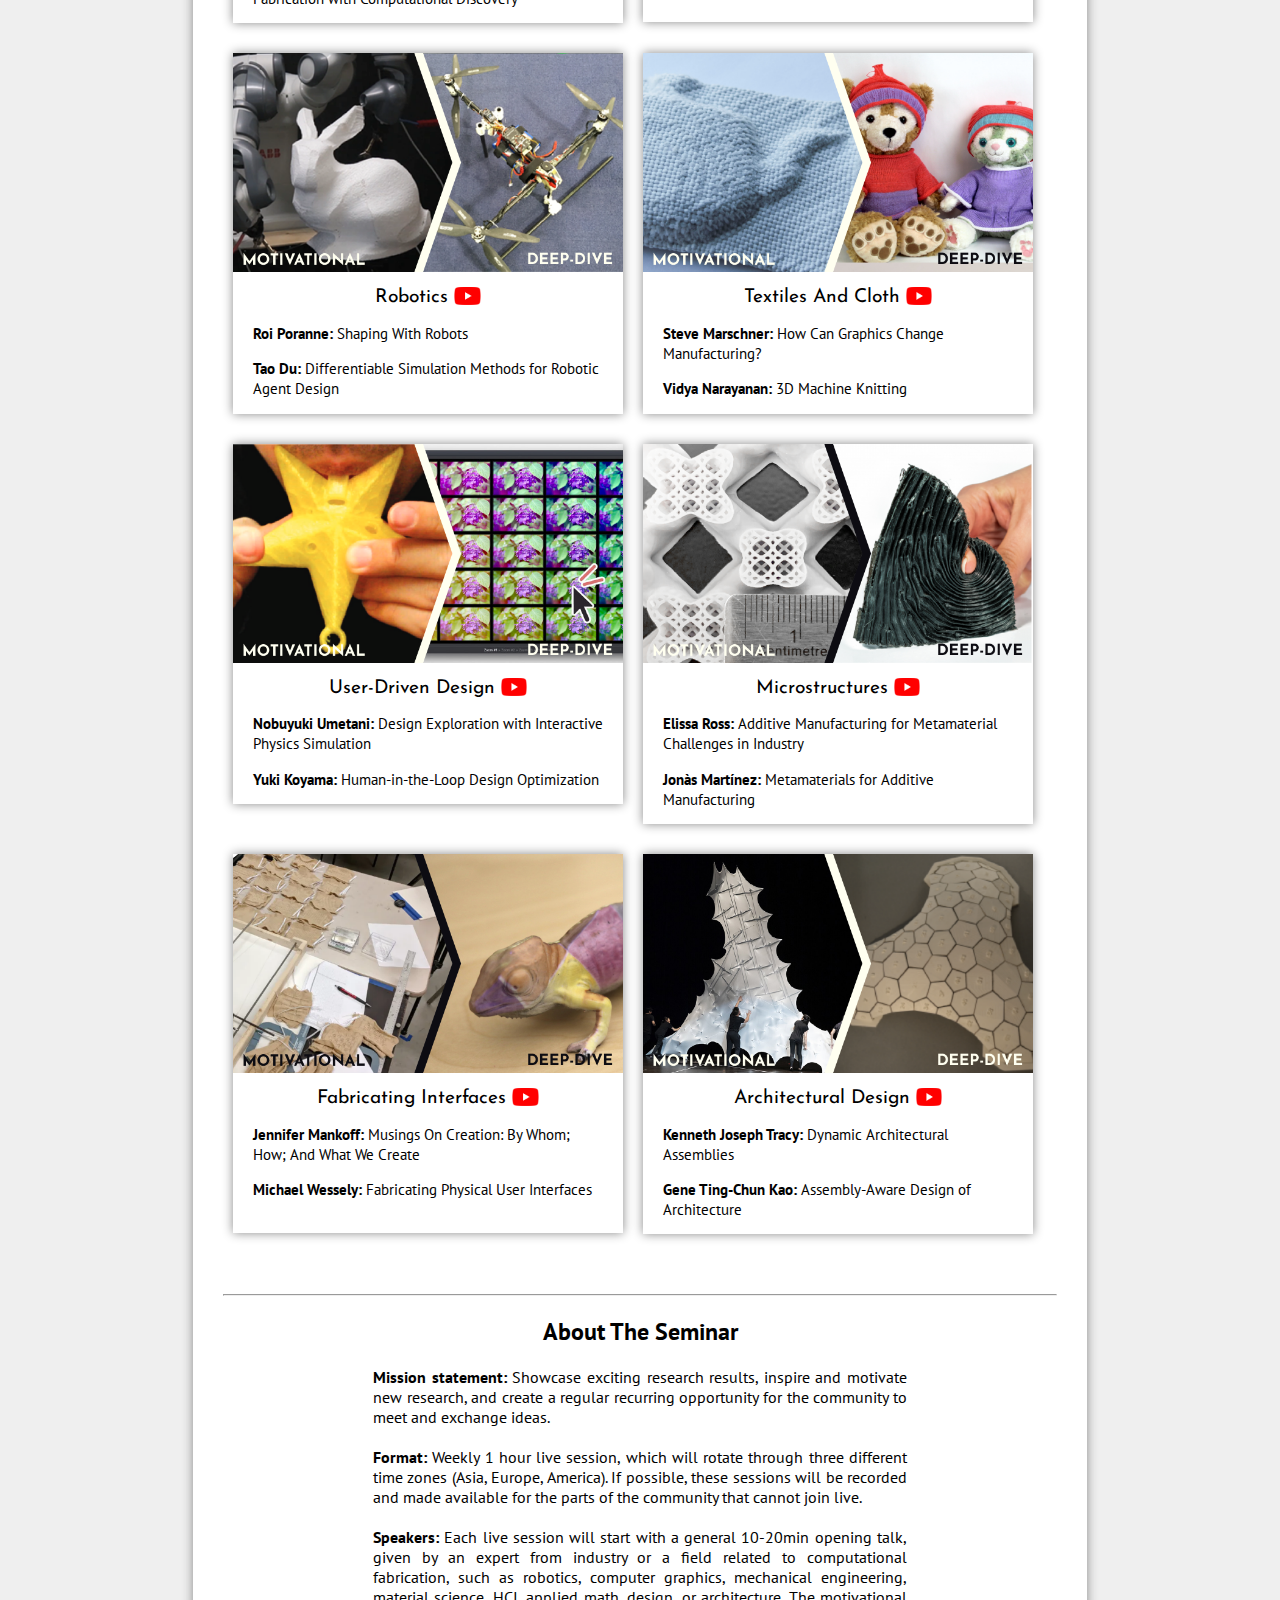
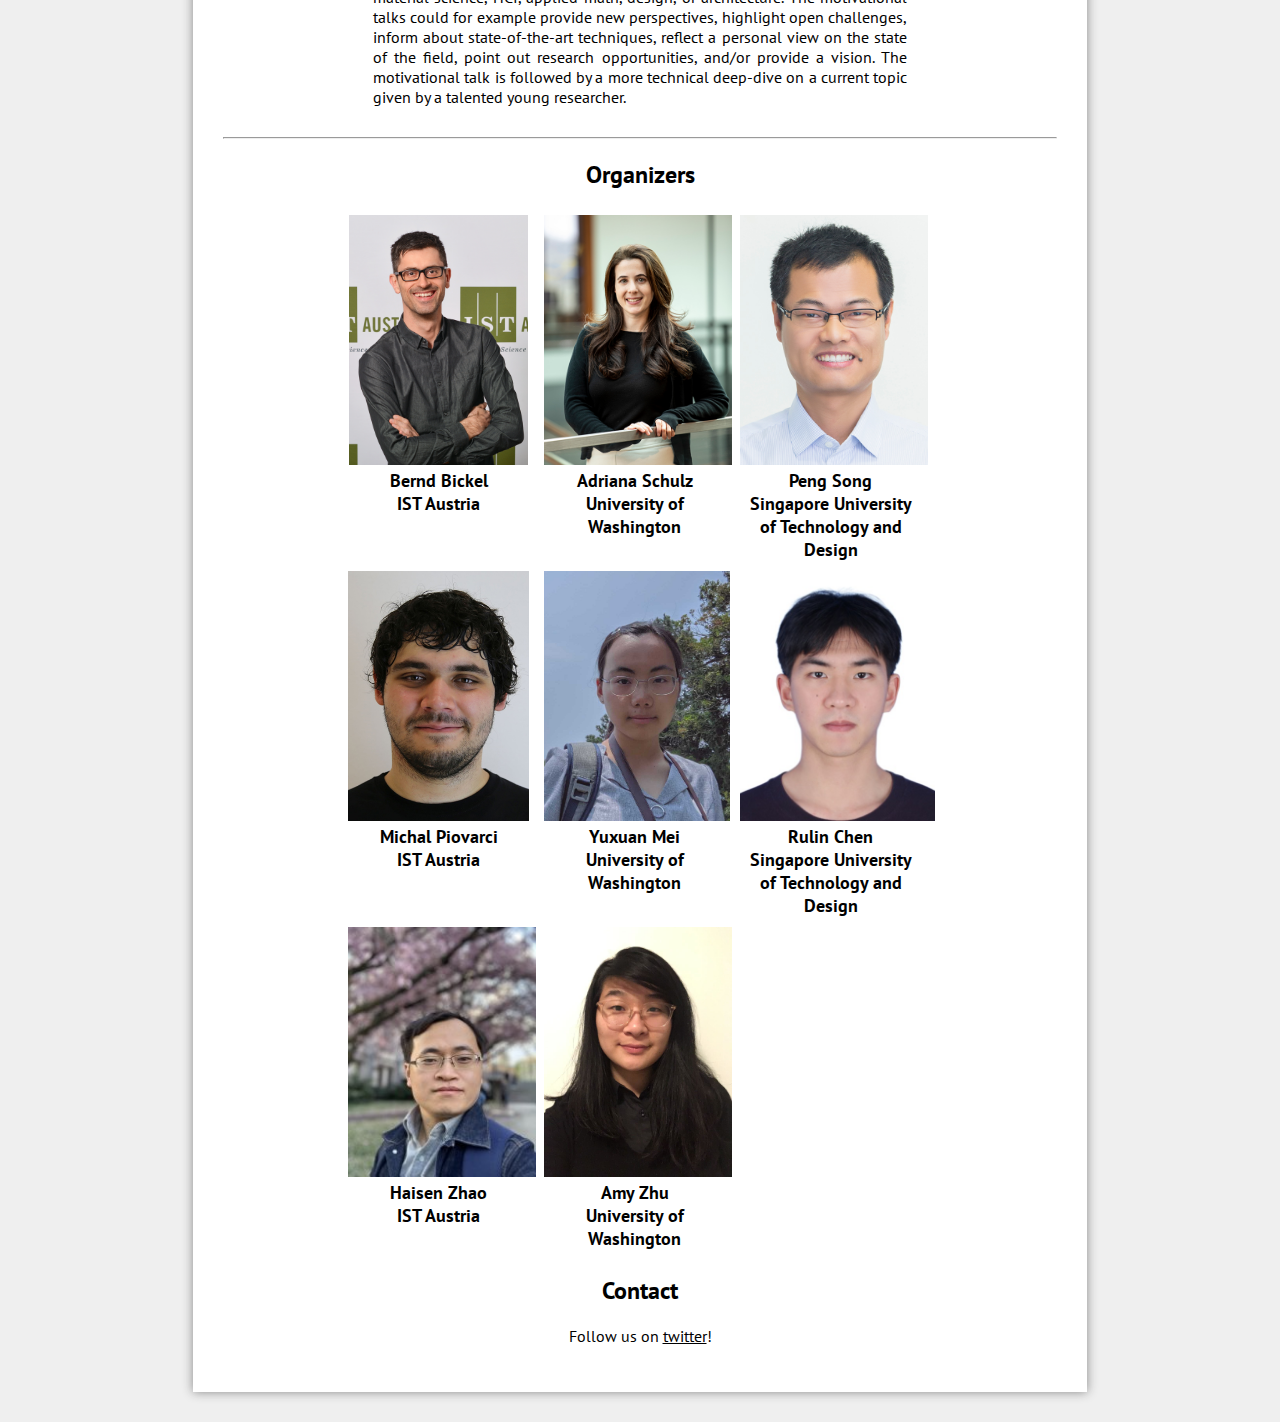
==== commit d2aa3a1e: "update" ====
--- a/index.html
+++ b/index.html
@@ -21,10 +21,10 @@
 
 
 <div class="latest">
-<h2>Next seminar on June 9th!</h2>
-<iframe width="800" height="450" src="https://www.youtube.com/embed/t4eU1yo5lJ0" frameborder="0"></iframe>
+<h2>Next seminar on June 16th!</h2>
+<iframe width="800" height="450" src="https://www.youtube.com/embed/_ICnodJOuqk" frameborder="0"></iframe>
 		<div class="main_links">
-		  <div>Join The Talks<a href="https://youtu.be/t4eU1yo5lJ0"> <img class="zoom" style="max-height: 25px;" src="images/youtube.png" /></a></div>
+		  <div>Join The Talks<a href="https://youtu.be/_ICnodJOuqk"> <img class="zoom" style="max-height: 25px;" src="images/youtube.png" /></a></div>
 		</div>
 		<div class="main_links">
 <div>Add to your calendar&nbsp;<a href="https://calendar.google.com/calendar/u/0/embed?mode=AGENDA&src=fabrication.seminar%40gmail.com"><img src="images/calendar.png" /></a></div>
@@ -36,51 +36,6 @@
 
 
 
-
-
-
-
-
-
-
-<!--Start of One Week Seminar-->
-<div class="small_header">
-  <div class="left">
-    Week 10: Computational Art
-  </div>
-  <div class="right">
-    <a href="https://calendar.google.com/calendar/u/0/embed?mode=AGENDA&src=fabrication.seminar%40gmail.com"><img src="images/calendar.png" /></a>&nbsp;&nbsp;
-    June 9th at 10:00am CEST &nbsp;&nbsp;|&nbsp;&nbsp; June 9th at 4:00am EDT &nbsp;&nbsp;|&nbsp;&nbsp; June 9th at 4:00pm HKT
-  </div>
-</div>
-<div style="clear: both"></div>
-
-<div class="talks">
-  <div class="motivational">
-      <a href="http://staff.ustc.edu.cn/~fuxm/"><img src="images/xiaoming-talk.png" /></a>
-      <div class="info">
-          <div>
-            <a href="http://staff.ustc.edu.cn/~fuxm/"><div class="name">Xiaoming Fu</div></a>
-            <div class="affiliation">USTC</div>
-            <div class="title">Geometry-driven Art Design</div>
-          </div>
-          <a href="http://staff.ustc.edu.cn/~fuxm/"><img src="images/xiaomingfu.jpg" /></a>
-      </div>
-  </div>
-  <div class="deepdive">
-    <a href=""><img src="images/kang_talk.png" /></a>
-    <div class="info">
-        <div>
-            <a href=""><div class="name">Kang Wu</div></a>
-            <div class="affiliation">USTC</div>
-            <div class="title">Computational Mirror Cup and Saucer Art</div>
-        </div>
-        <a href=""><img src="images/KangWu.jpg" /></a>
-    </div>
-  </div>
-</div>
-<div style="clear: both"></div> 
-<!--End of One Week Seminar -->
 
 
 
@@ -212,12 +167,28 @@
     <a href="https://youtu.be/XfFw5MSFlXU"><div>Architectural Geometry <img style="max-height: 18px;" src="images/youtube2.png" /></div></a>
     <p><b><a href="https://www.nicopietroni.com/">Nico Pietroni</a>:</b> ENGINEERING THE IMAGINATION: Computational design for Architecture</p>
     <p><b><a href="https://caiguijiang.github.io/">Caigui Jiang</a>:</b> Geometric Modeling from Flat Sheet Material</p>
-    <br/>
+  </div>
+
+  <div class="talkim">
+    <a href="https://youtu.be/t4eU1yo5lJ0"><img src="images/split-compart-01.png" /></a>
+    <a href="https://youtu.be/t4eU1yo5lJ0"><div>Computational Art <img style="max-height: 18px;" src="images/youtube2.png" /></div></a>
+    <p><b><a href="http://staff.ustc.edu.cn/~fuxm/">Xiaoming Fu</a>:</b> Geometry-driven Art Design</p>
+    <p><b><a href="">Kang Wu</a>:</b> Computational Mirror Cup and Saucer Art</p>
+    <br/> <br/>
   </div>
 
 
   <div style="clear: both"></div>  
 </div>
+
+
+
+
+
+
+
+
+
 
 
 
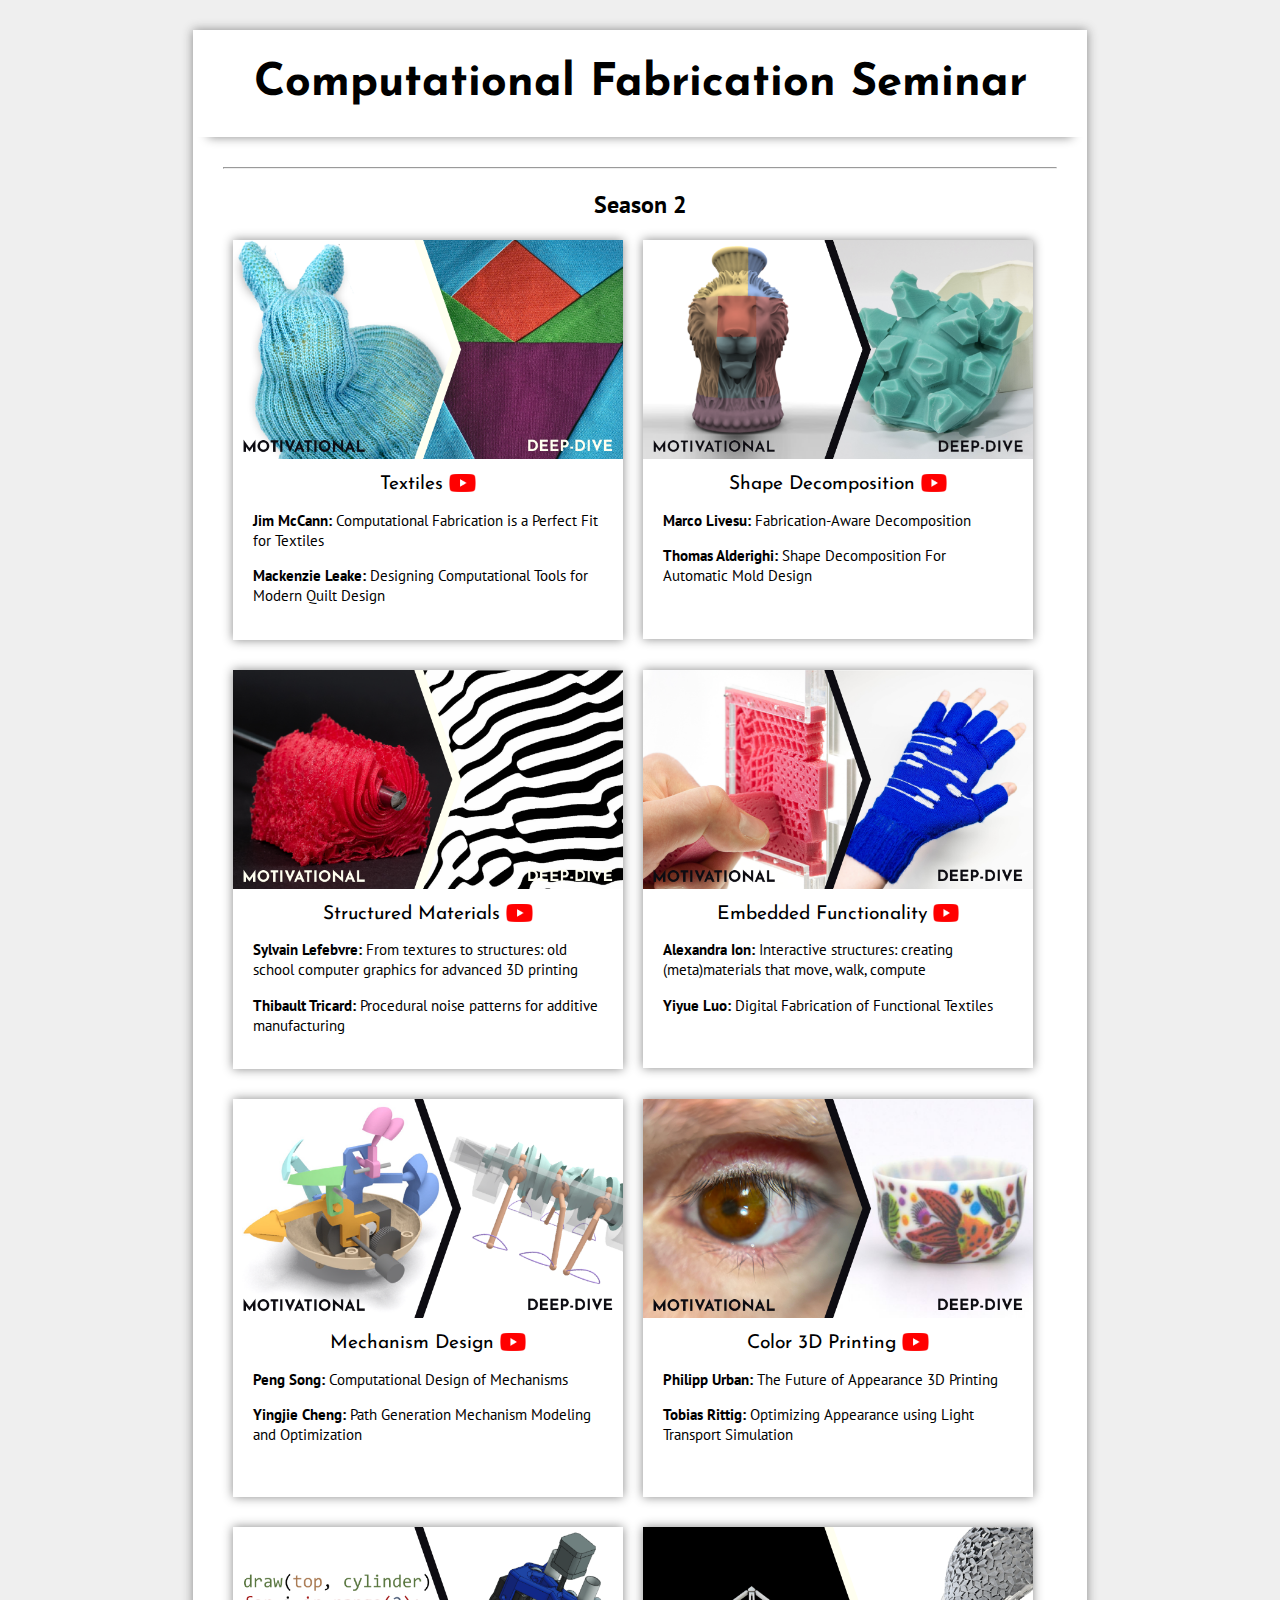
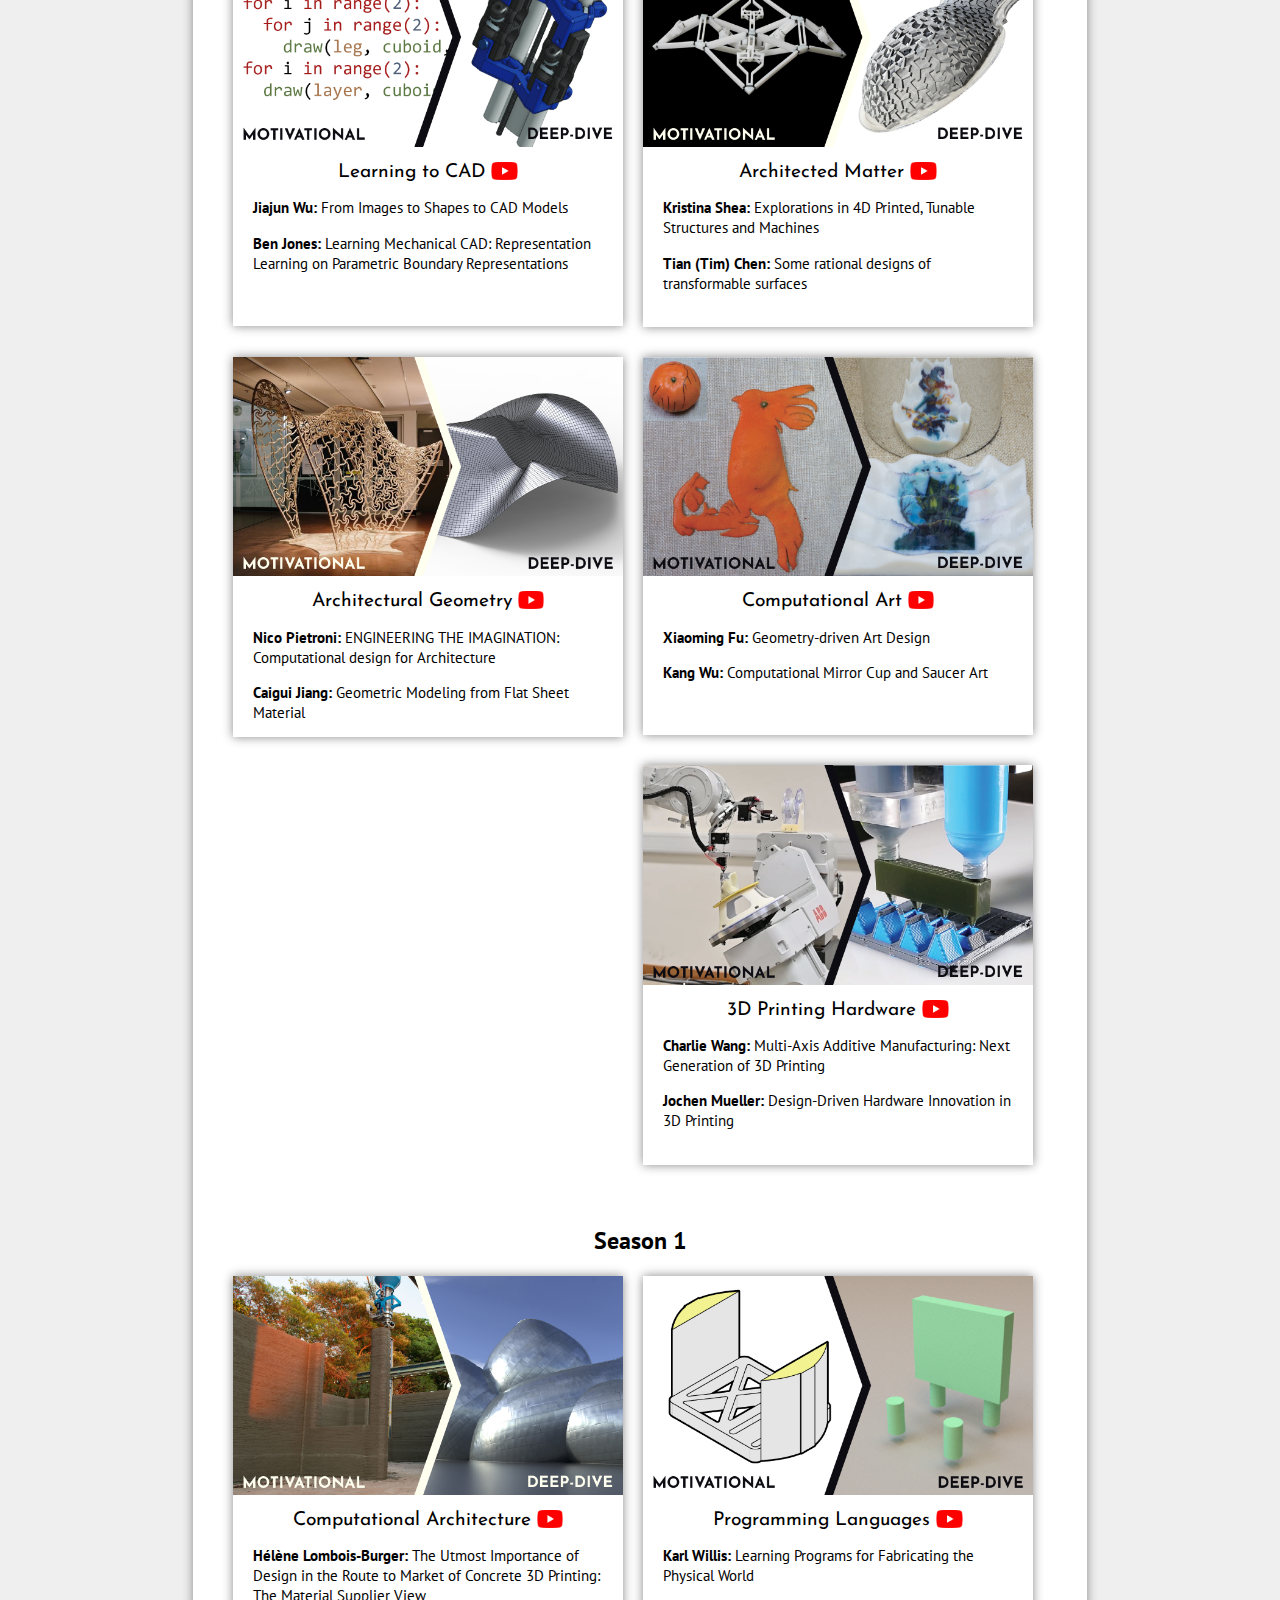
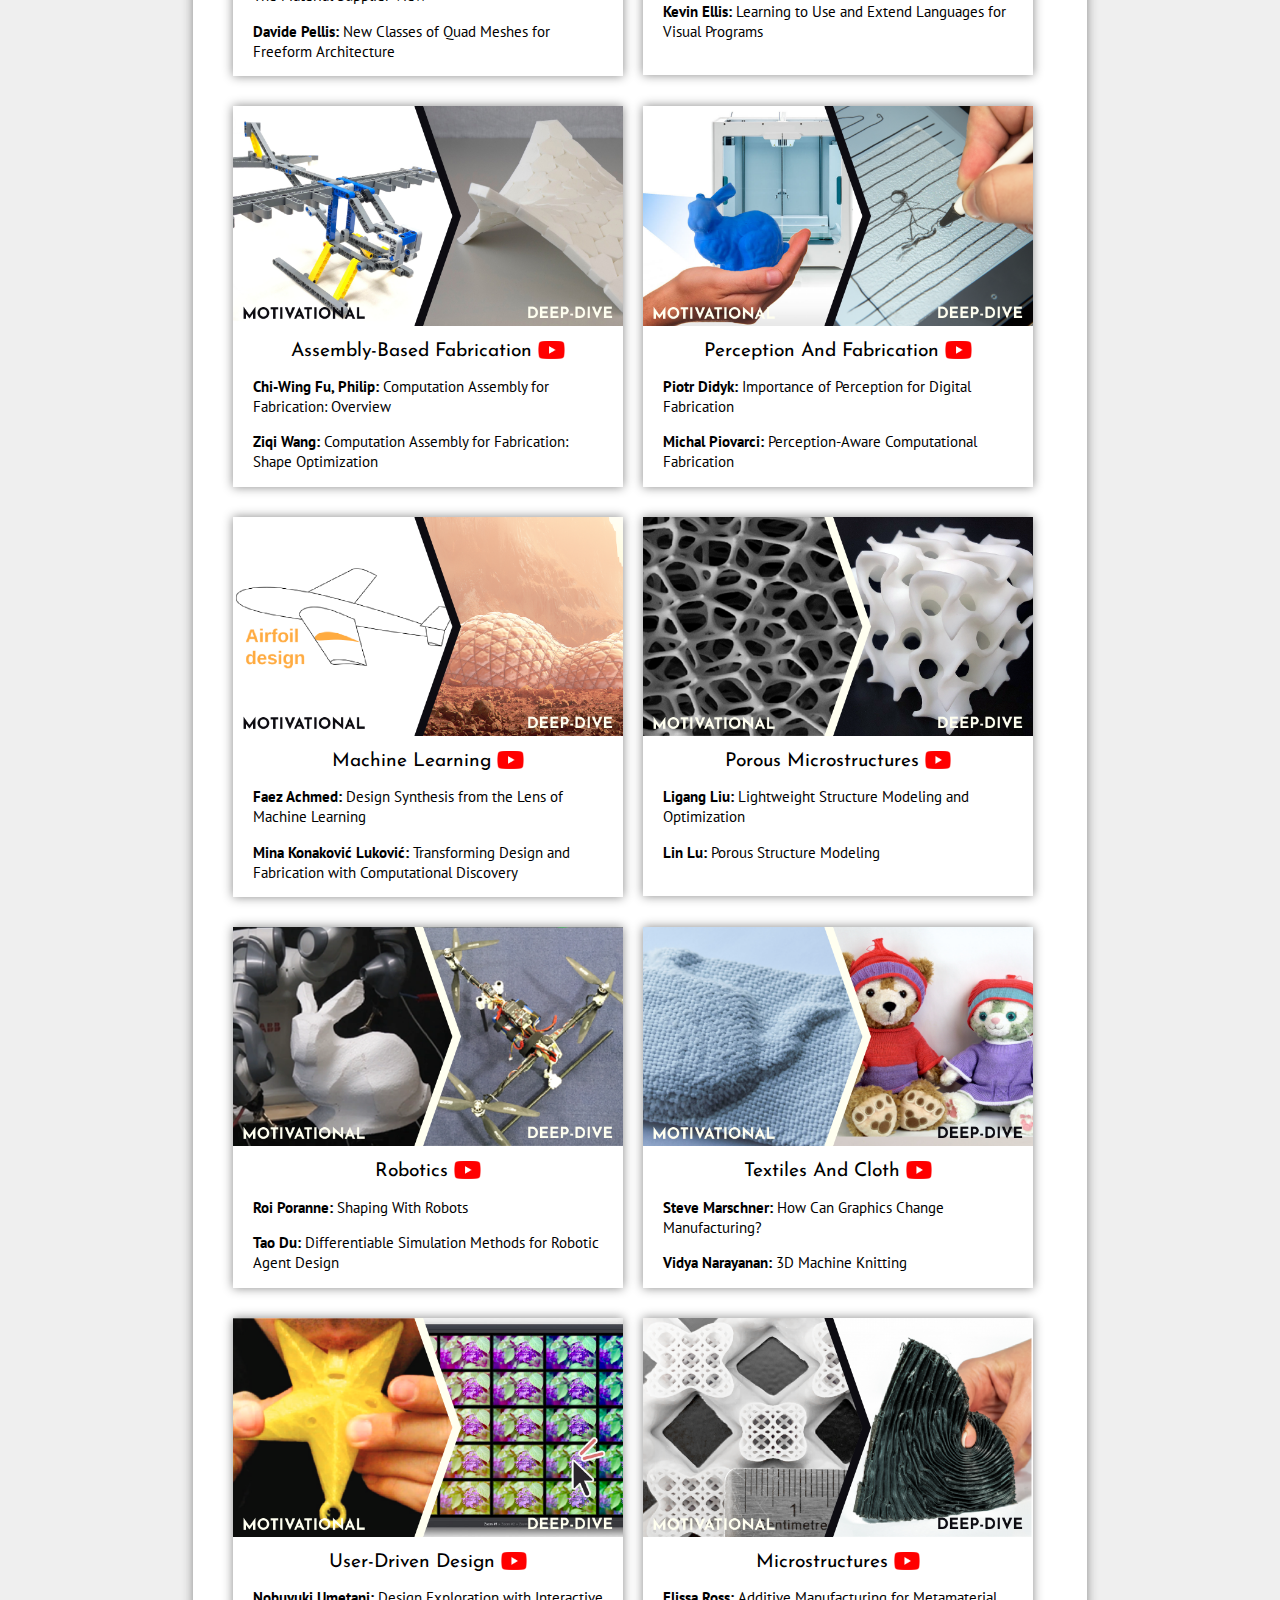
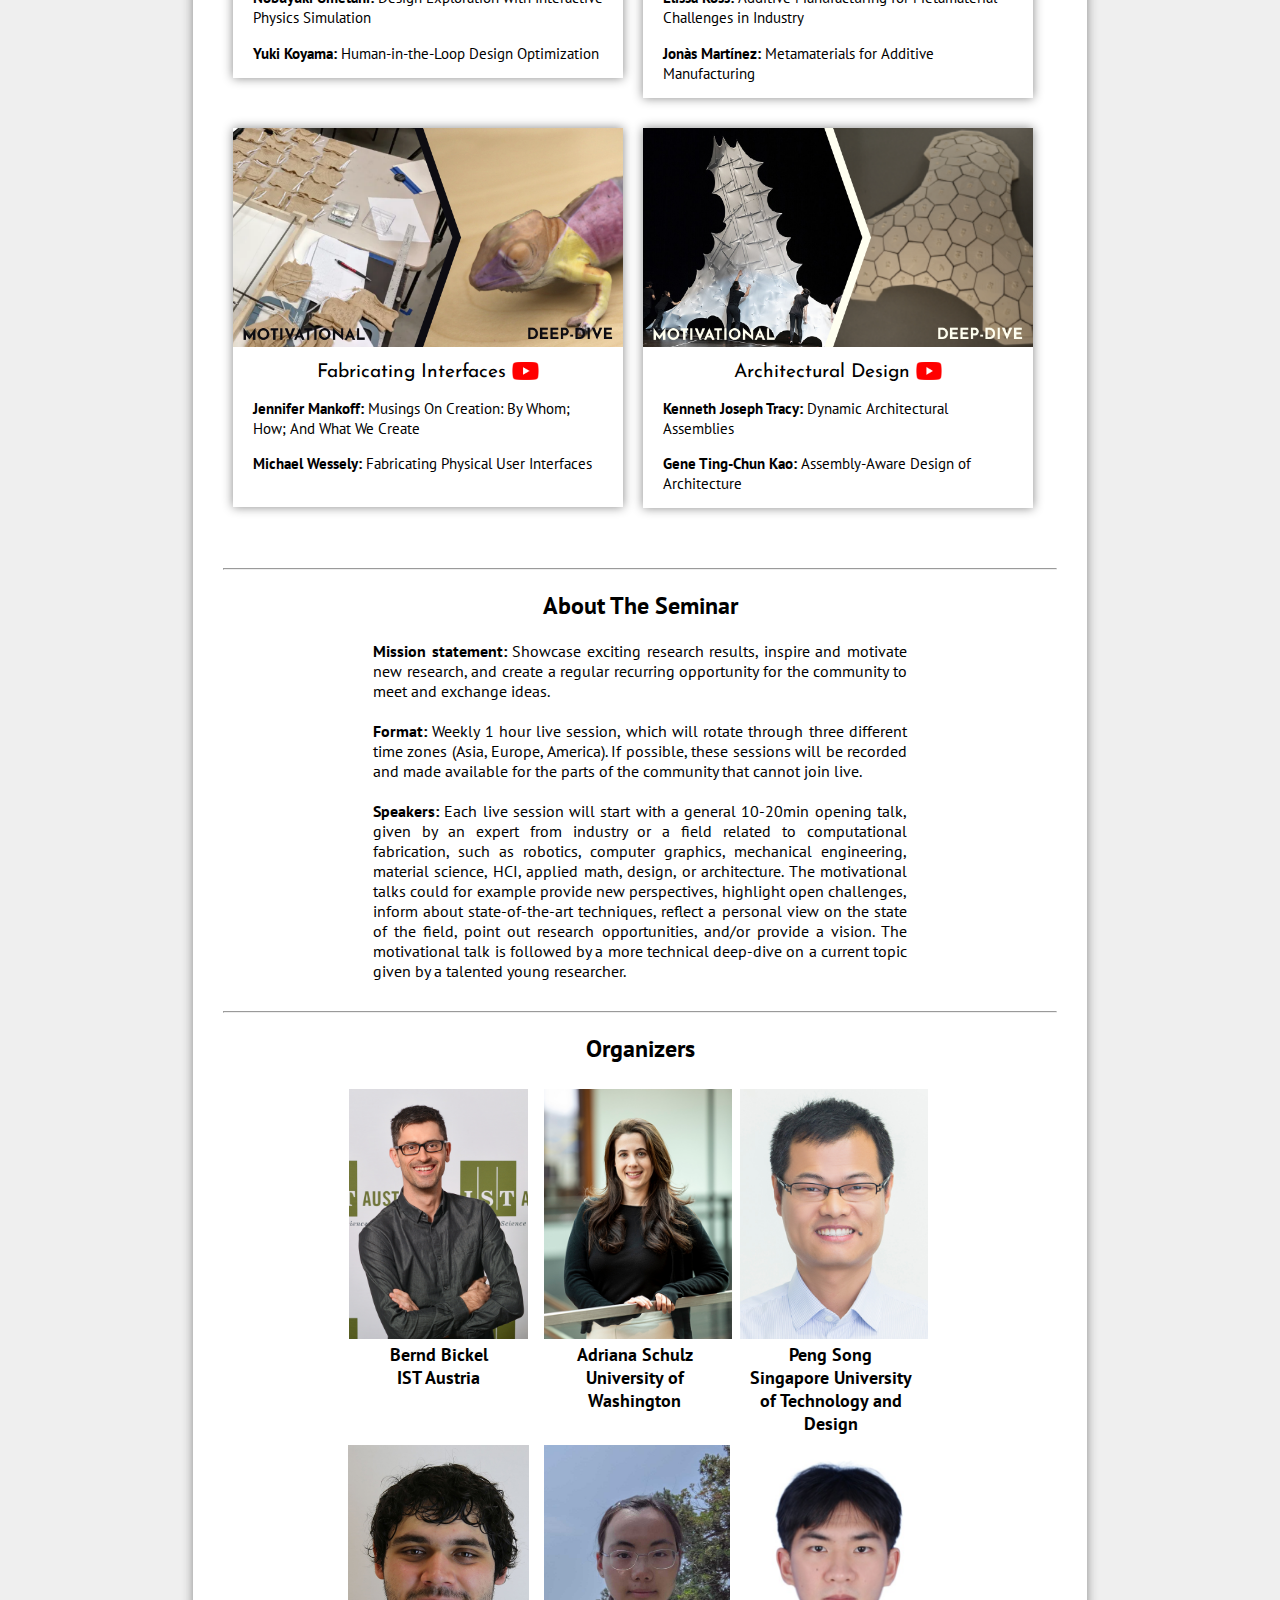
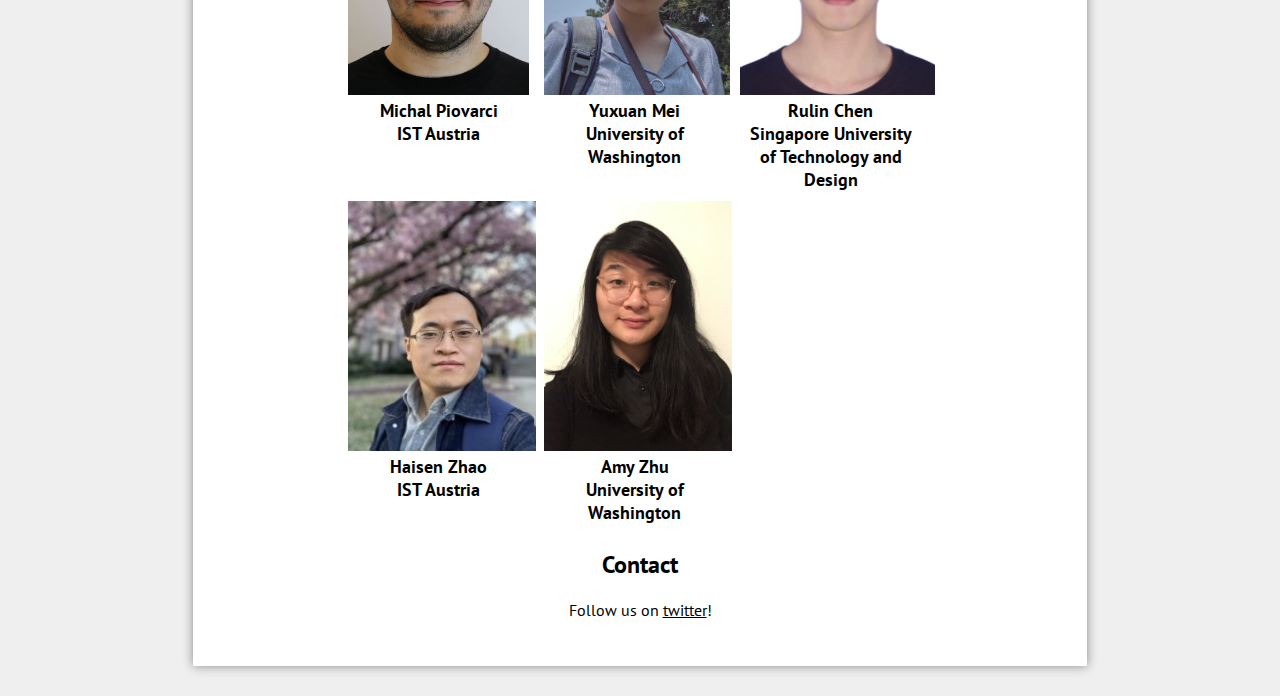
==== commit 3f138de5: "update" ====
--- a/index.html
+++ b/index.html
@@ -20,6 +20,7 @@
 </div>
 
 
+<!-- Youtube
 <div class="latest">
 <h2>Next seminar on June 16th!</h2>
 <iframe width="800" height="450" src="https://www.youtube.com/embed/_ICnodJOuqk" frameborder="0"></iframe>
@@ -28,55 +29,14 @@
 		</div>
 		<div class="main_links">
 <div>Add to your calendar&nbsp;<a href="https://calendar.google.com/calendar/u/0/embed?mode=AGENDA&src=fabrication.seminar%40gmail.com"><img src="images/calendar.png" /></a></div>
-		  
-</div>
-</div>
+</div>
+</div>
+-->
+
+
 
 <div class="row">  
 
-
-
-
-
-
-<!--Start of One Week Seminar-->
-<div class="small_header">
-  <div class="left">
-    Week 11: 3D Printing Hardware
-  </div>
-  <div class="right">
-    <a href="https://calendar.google.com/calendar/u/0/embed?mode=AGENDA&src=fabrication.seminar%40gmail.com"><img src="images/calendar.png" /></a>&nbsp;&nbsp;
-    June 16th at 4:00pm CEST &nbsp;&nbsp;|&nbsp;&nbsp; June 16th at 10:00am EDT &nbsp;&nbsp;|&nbsp;&nbsp; June 16th at 10:00pm HKT
-  </div>
-</div>
-<div style="clear: both"></div>
-
-<div class="talks">
-  <div class="motivational">
-      <a href="https://mewangcl.github.io/"><img src="images/charlie_talk.png" /></a>
-      <div class="info">
-          <div>
-            <a href="https://mewangcl.github.io/"><div class="name">Charlie Wang</div></a>
-            <div class="affiliation">The University of Manchester</div>
-            <div class="title">Multi-Axis Additive Manufacturing: Next Generation of 3D Printing</div>
-          </div>
-          <a href="https://mewangcl.github.io/"><img src="images/Charlie.jpg" /></a>
-      </div>
-  </div>
-  <div class="deepdive">
-    <a href="https://engineering.jhu.edu/faculty/jochen-mueller/"><img src="images/jochen-talk.png" /></a>
-    <div class="info">
-        <div>
-            <a href="https://engineering.jhu.edu/faculty/jochen-mueller/"><div class="name">Jochen Mueller</div></a>
-            <div class="affiliation">Johns Hopkins University</div>
-            <div class="title">Design-Driven Hardware Innovation in 3D Printing</div>
-        </div>
-        <a href="https://engineering.jhu.edu/faculty/jochen-mueller/"><img src="images/Jochen.jpg" /></a>
-    </div>
-  </div>
-</div>
-<div style="clear: both"></div> 
-<!--End of One Week Seminar -->
 
 <!-- <div class="footer"><h1>Past Talks</h1></div>-->
 
@@ -178,6 +138,14 @@
   </div>
 
 
+  <div class="talkim">
+    <a href="https://youtu.be/_ICnodJOuqk"><img src="images/split-printhardware-01.png" /></a>
+    <a href="https://youtu.be/_ICnodJOuqk"><div>3D Printing Hardware <img style="max-height: 18px;" src="images/youtube2.png" /></div></a>
+    <p><b><a href="https://mewangcl.github.io/">Charlie Wang</a>:</b> Multi-Axis Additive Manufacturing: Next Generation of 3D Printing</p>
+    <p><b><a href="https://engineering.jhu.edu/faculty/jochen-mueller/">Jochen Mueller</a>:</b> Design-Driven Hardware Innovation in 3D Printing</p>
+    <br/>
+  </div>
+  
   <div style="clear: both"></div>  
 </div>
 
